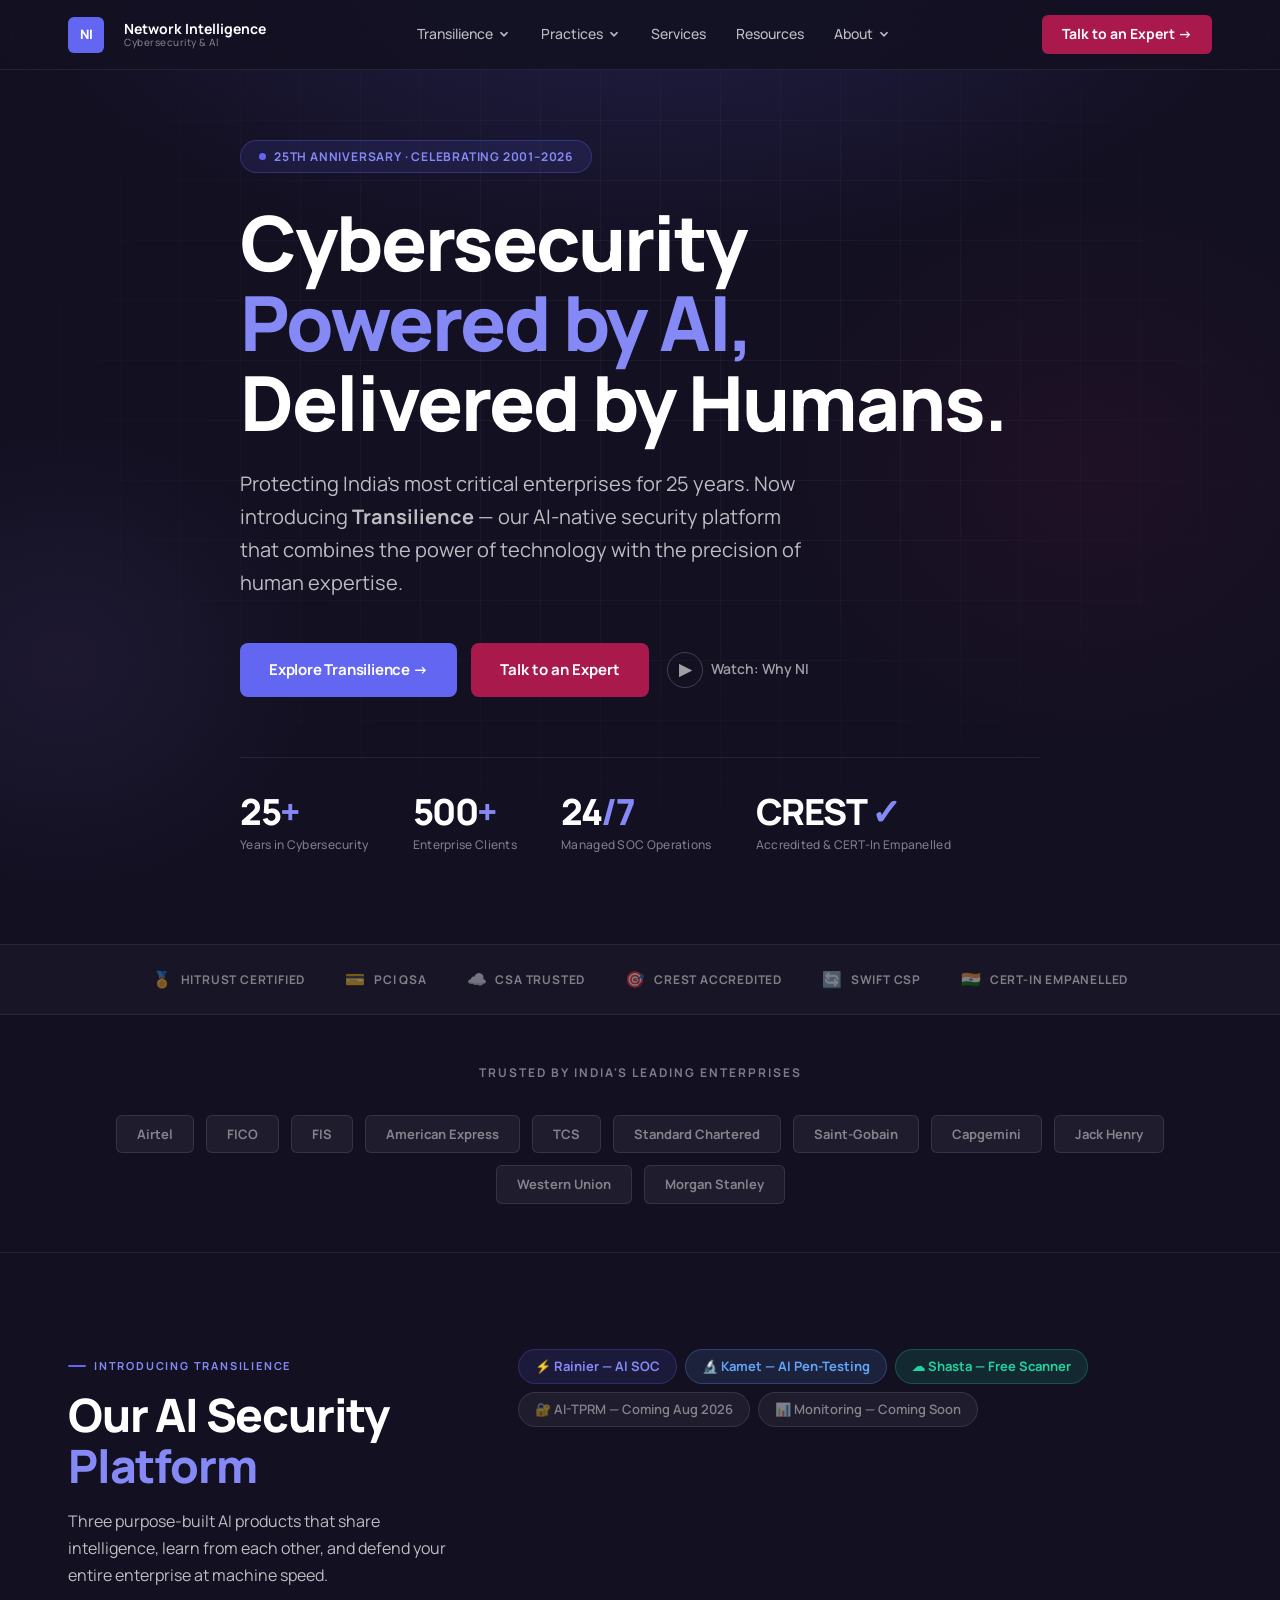
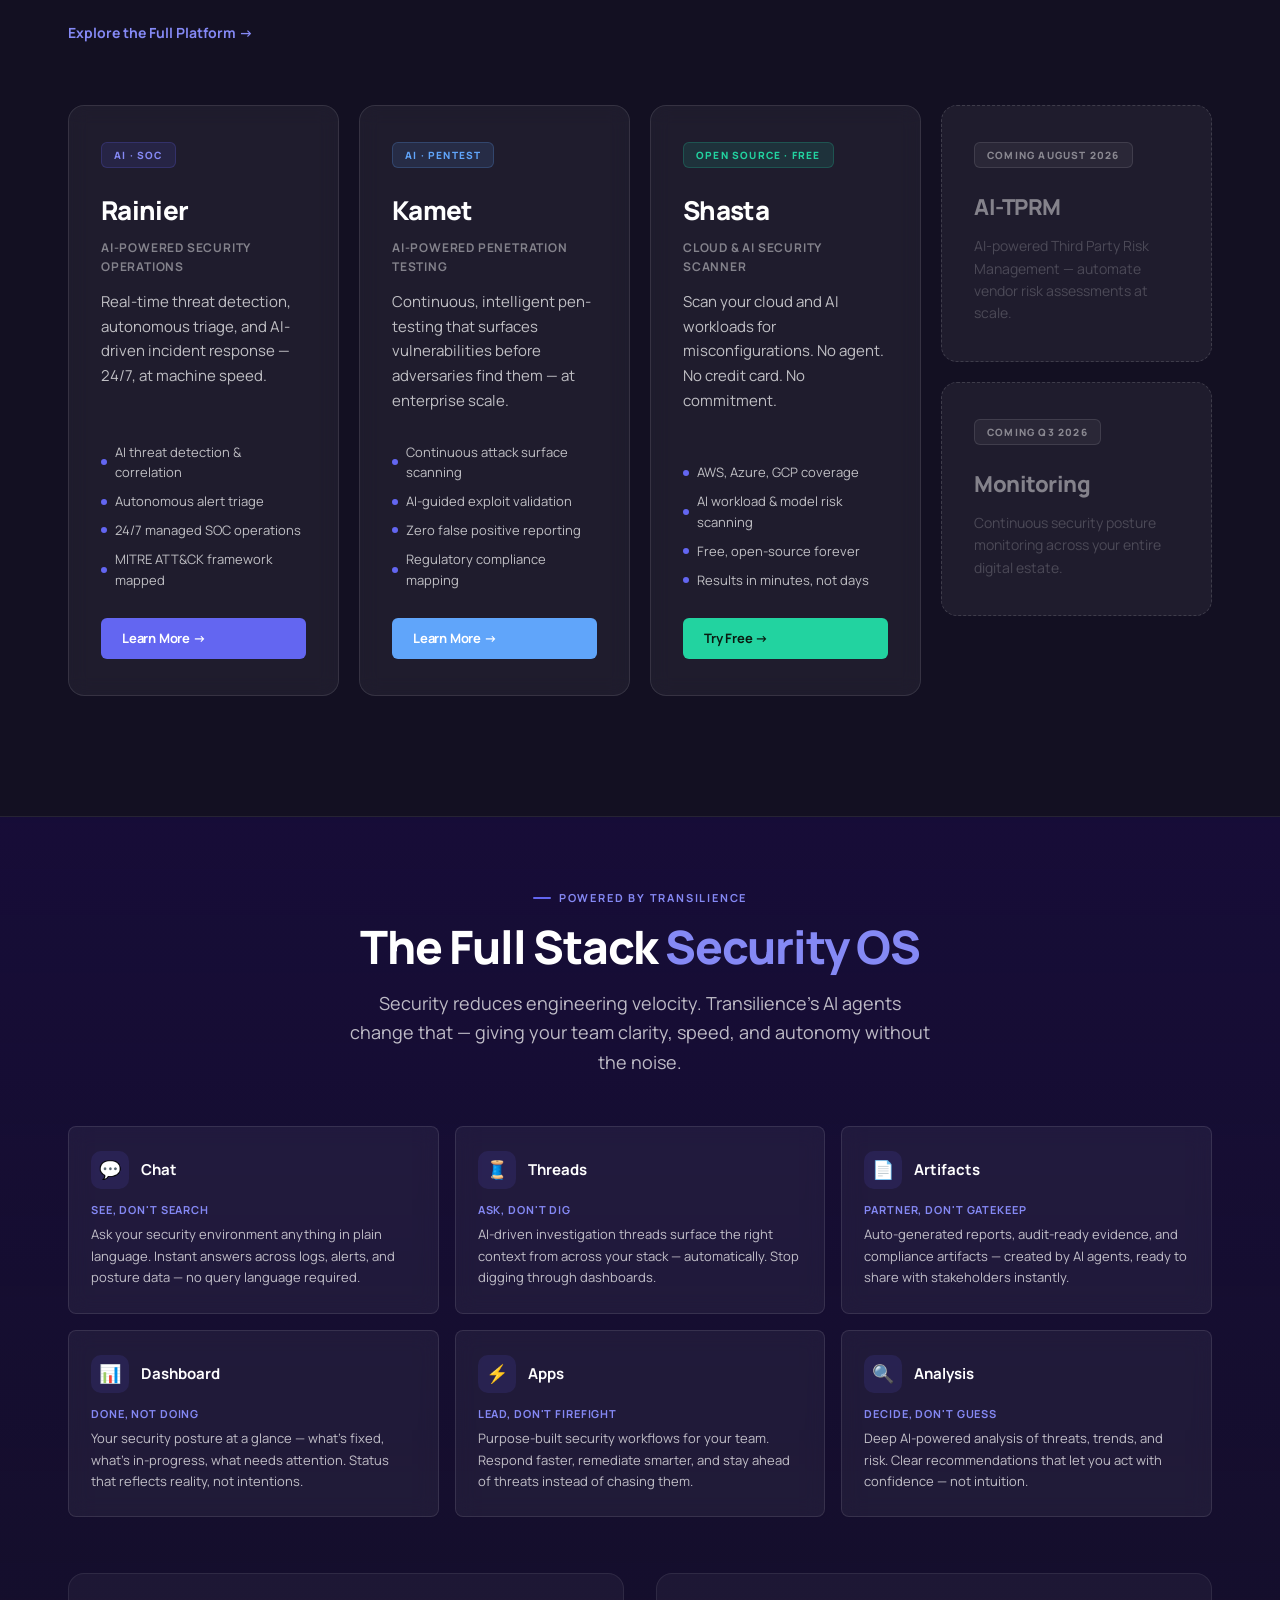
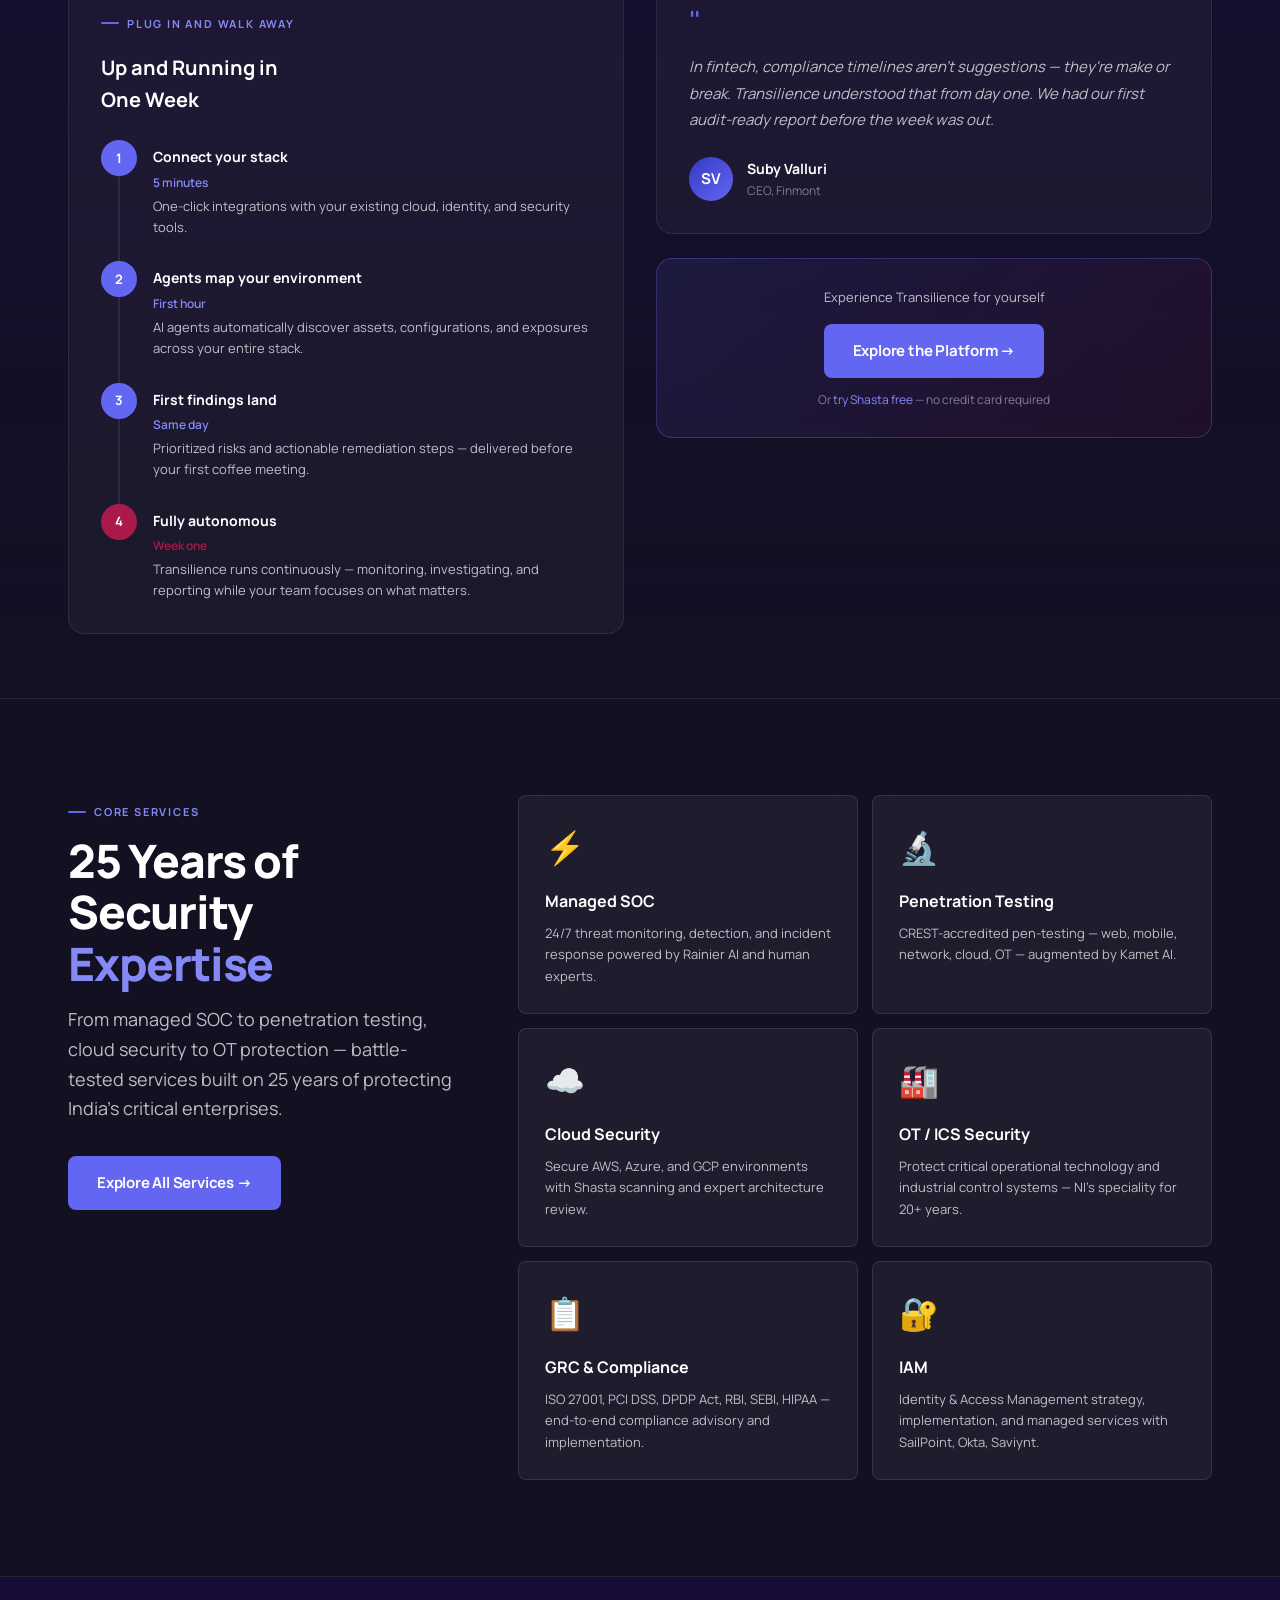
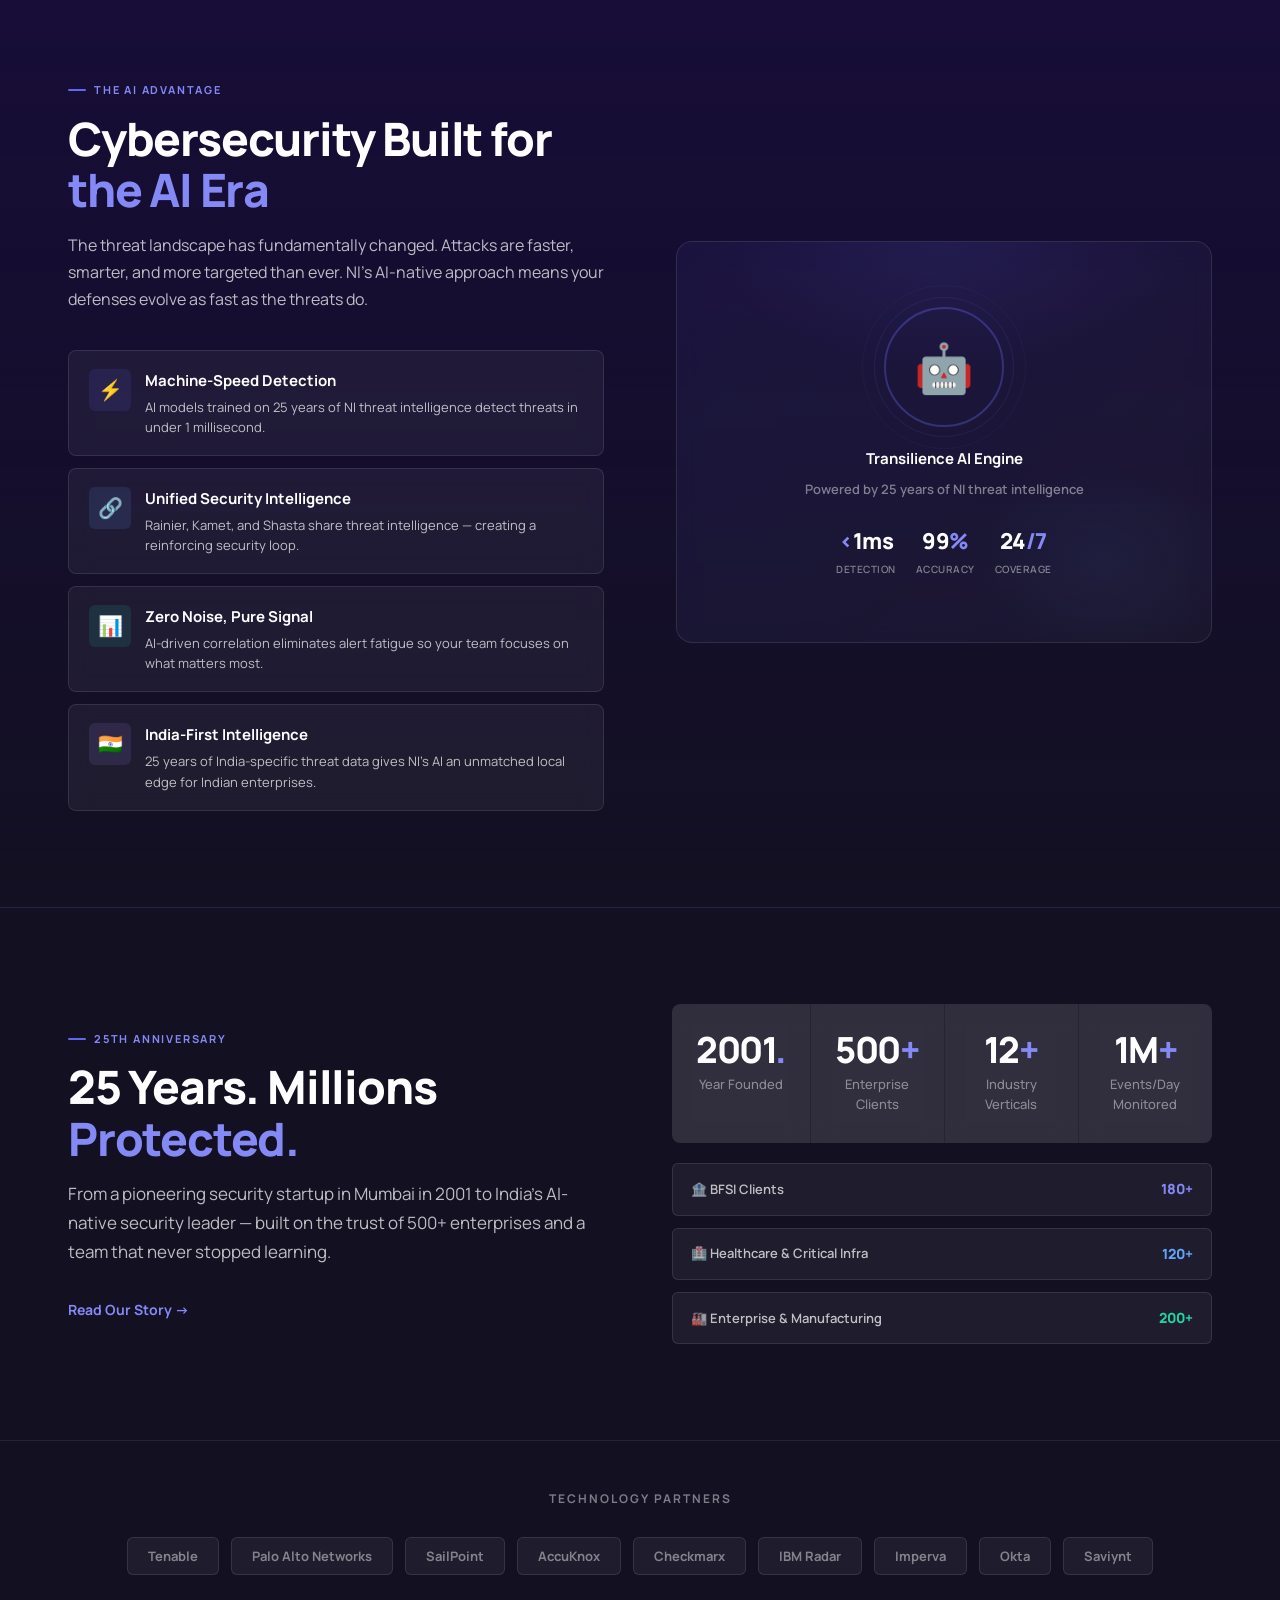
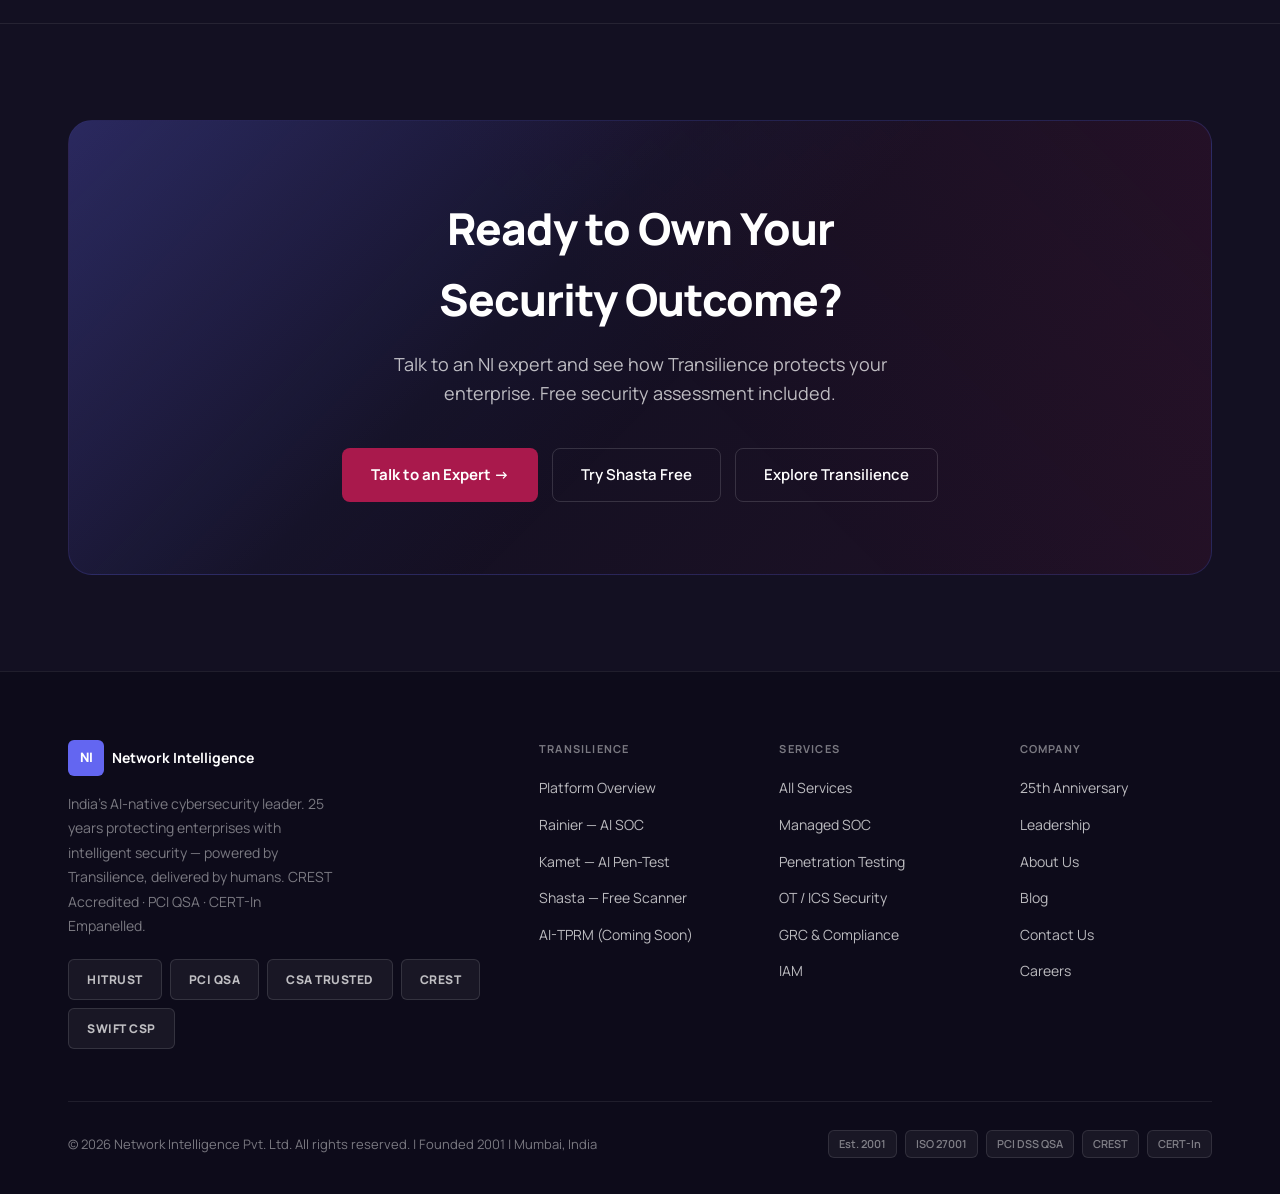
==== index.html @ ddc0ed06 "Initial staging site for NI website revamp Static HTML staging build for networkintelligence.ai 25th" ====
<!DOCTYPE html>
<html lang="en">
<head>
  <meta charset="UTF-8"/>
  <meta name="robots" content="noindex, nofollow, noarchive"/>
  <meta name="viewport" content="width=device-width, initial-scale=1.0"/>
  <title>Network Intelligence — AI-Powered Cybersecurity | India's Trusted Security Partner</title>
  <meta name="description" content="Network Intelligence: 25 years of enterprise cybersecurity excellence, now AI-native. Introducing Transilience — our AI-powered security platform featuring Rainier SOC, Kamet Pen-Testing, and Shasta Cloud Scanner. CREST, PCI QSA, CERT-In certified."/>
  <meta property="og:title" content="Network Intelligence — Cybersecurity Powered by AI, Delivered by Humans"/>
  <meta property="og:description" content="25 years protecting India's enterprises. Now AI-native with Transilience."/>
  <meta property="og:type" content="website"/>
  <meta property="og:url" content="https://www.networkintelligence.ai/"/>
  <link rel="canonical" href="https://www.networkintelligence.ai/"/>
  <link rel="stylesheet" href="assets/css/main.css"/>
  <script type="application/ld+json">
  {
    "@context": "https://schema.org",
    "@type": "Organization",
    "name": "Network Intelligence Pvt. Ltd.",
    "url": "https://www.networkintelligence.ai",
    "logo": "https://www.networkintelligence.ai/wp-content/uploads/2024/04/final-logo.png",
    "description": "India's leading AI-native cybersecurity company with 25 years of enterprise security expertise. CREST Accredited, PCI QSA, CERT-In Empanelled.",
    "foundingDate": "2001",
    "areaServed": "IN",
    "hasCredential": ["CREST Accredited", "PCI QSA", "HITRUST", "CSA Trusted", "SWIFT CSP", "ISO 27001", "CERT-In Empanelled"],
    "sameAs": [
      "https://www.linkedin.com/company/network-intelligence"
    ]
  }
  </script>
</head>
<body>

<!-- ═══ NAVIGATION ═══════════════════════════════════════════ -->
<nav class="nav" id="mainNav">
  <div class="nav-inner">
    <a href="/" class="nav-logo">
      <img
        src="https://www.networkintelligence.ai/wp-content/uploads/2024/04/final-logo.png"
        alt="Network Intelligence"
        style="height:38px; width:auto; display:block;"
        onerror="this.style.display='none'; document.getElementById('navLogoFallback').style.display='flex';">
      <div id="navLogoFallback" style="display:none; align-items:center; gap:10px;">
        <div class="ni-mark">NI</div>
        <div class="logo-name">Network Intelligence<span class="sub">Cybersecurity &amp; AI</span></div>
      </div>
    </a>

    <div class="nav-links">
      <div class="nav-dropdown">
        <div class="dropdown-toggle">
          Transilience
          <svg viewBox="0 0 16 16" fill="none" stroke="currentColor" stroke-width="2"><path d="M4 6l4 4 4-4"/></svg>
        </div>
        <div class="dropdown-menu">
          <a href="/transilience/"><div class="dm-icon ci-orange">🛡</div><div><strong>Transilience</strong><br/><small>Platform overview</small></div></a>
          <a href="/transilience/rainier/"><div class="dm-icon ci-orange">⚡</div><div><strong>Rainier</strong><br/><small>AI-Powered SOC</small></div></a>
          <a href="/transilience/kamet/"><div class="dm-icon ci-blue">🔬</div><div><strong>Kamet</strong><br/><small>AI Pen-Testing</small></div></a>
          <a href="/transilience/shasta/"><div class="dm-icon ci-green">☁</div><div><strong>Shasta</strong><br/><small>Cloud &amp; AI Scanner</small></div></a>
        </div>
      </div>
      <div class="nav-dropdown">
        <div class="dropdown-toggle">
          Practices
          <svg viewBox="0 0 16 16" fill="none" stroke="currentColor" stroke-width="2"><path d="M4 6l4 4 4-4"/></svg>
        </div>
        <div class="dropdown-menu">
          <a href="https://www.networkintelligence.ai/"><div class="dm-icon ci-orange">📋</div><div><strong>GRC</strong><br/><small>Governance, Risk &amp; Compliance</small></div></a>
          <a href="https://www.networkintelligence.ai/"><div class="dm-icon ci-blue">🔐</div><div><strong>IAM</strong><br/><small>Identity &amp; Access Mgmt</small></div></a>
          <a href="https://www.networkintelligence.ai/"><div class="dm-icon ci-orange">🧠</div><div><strong>Threat Management</strong></div></a>
          <a href="https://www.networkintelligence.ai/"><div class="dm-icon ci-purple">🏭</div><div><strong>IoT / OT Security</strong></div></a>
          <a href="https://www.networkintelligence.ai/"><div class="dm-icon ci-green">🤖</div><div><strong>Responsible AI</strong></div></a>
        </div>
      </div>
      <a href="https://www.networkintelligence.ai/services/" class="nav-links-a">Services</a>
      <a href="https://www.networkintelligence.ai/resources/" class="nav-links-a">Resources</a>
      <div class="nav-dropdown">
        <div class="dropdown-toggle">
          About
          <svg viewBox="0 0 16 16" fill="none" stroke="currentColor" stroke-width="2"><path d="M4 6l4 4 4-4"/></svg>
        </div>
        <div class="dropdown-menu">
          <a href="/about/25-years/"><div class="dm-icon ci-orange">🎉</div><div><strong>25th Anniversary</strong><br/><small>Our story</small></div></a>
          <a href="/about/leadership/"><div class="dm-icon ci-purple">👥</div><div><strong>Leadership</strong><br/><small>Our team</small></div></a>
          <a href="https://www.networkintelligence.ai/about-us/"><div class="dm-icon ci-blue">🏢</div><div><strong>About Us</strong></div></a>
        </div>
      </div>
    </div>

    <div class="nav-right">
      <a href="https://www.networkintelligence.ai/contact/" class="nav-cta nav-cta-cta">Talk to an Expert →</a>
      <div class="nav-toggle" id="navToggle" onclick="toggleMobileMenu()">
        <span></span><span></span><span></span>
      </div>
    </div>
  </div>
</nav>

<div class="mobile-menu" id="mobileMenu">
  <a href="/transilience/">Transilience Platform</a>
  <a href="/transilience/rainier/">Rainier — AI SOC</a>
  <a href="/transilience/kamet/">Kamet — AI Pen-Testing</a>
  <a href="/transilience/shasta/">Shasta — Cloud Scanner</a>
  <a href="https://www.networkintelligence.ai/services/">Services</a>
  <a href="/about/25-years/">25th Anniversary</a>
  <a href="/about/leadership/">Leadership</a>
  <a href="https://www.networkintelligence.ai/contact/" class="btn-cta" style="display:block;text-align:center;margin-top:20px;">Talk to an Expert →</a>
</div>

<!-- ═══ HERO ══════════════════════════════════════════════════ -->
<section class="hero">
  <div class="hero-bg"></div>
  <div class="hero-grid"></div>
  <div class="container">
    <div class="hero-content">
      <div class="hero-badge">
        <span class="dot"></span>
        25th Anniversary · Celebrating 2001–2026
      </div>

      <h1>
        Cybersecurity <span class="accent">Powered by AI,</span>
        <span class="line-break">Delivered by Humans.</span>
      </h1>

      <p class="hero-sub">
        Protecting India's most critical enterprises for 25 years.
        Now introducing <strong>Transilience</strong> — our AI-native security platform
        that combines the power of technology with the precision of human expertise.
      </p>

      <div class="hero-actions">
        <a href="/transilience/" class="btn-primary">Explore Transilience →</a>
        <a href="https://www.networkintelligence.ai/contact/" class="btn-cta">Talk to an Expert</a>
        <a href="#" style="display:inline-flex; align-items:center; gap:8px; font-size:14px; font-weight:600; color:rgba(255,255,255,0.6); margin-left:4px;">
          <span style="width:36px; height:36px; border:1px solid rgba(255,255,255,0.2); border-radius:50%; display:flex; align-items:center; justify-content:center; font-size:16px;">▶</span>
          Watch: Why NI
        </a>
      </div>

      <div class="hero-stats">
        <div>
          <div class="stat-num">25<span class="accent">+</span></div>
          <div class="stat-label">Years in Cybersecurity</div>
        </div>
        <div>
          <div class="stat-num">500<span class="accent">+</span></div>
          <div class="stat-label">Enterprise Clients</div>
        </div>
        <div>
          <div class="stat-num">24<span class="accent">/7</span></div>
          <div class="stat-label">Managed SOC Operations</div>
        </div>
        <div>
          <div class="stat-num">CREST<span class="accent"> ✓</span></div>
          <div class="stat-label">Accredited &amp; CERT-In Empanelled</div>
        </div>
      </div>
    </div>
  </div>
</section>

<!-- ═══ TRUST BAR — CERTIFICATIONS ════════════════════════════ -->
<div class="trust-bar">
  <div class="container">
    <div class="trust-inner">
      <div class="trust-item"><span class="t-icon">🏅</span> HITRUST Certified</div>
      <div class="trust-item"><span class="t-icon">💳</span> PCI QSA</div>
      <div class="trust-item"><span class="t-icon">☁️</span> CSA Trusted</div>
      <div class="trust-item"><span class="t-icon">🎯</span> CREST Accredited</div>
      <div class="trust-item"><span class="t-icon">🔄</span> SWIFT CSP</div>
      <div class="trust-item"><span class="t-icon">🇮🇳</span> CERT-In Empanelled</div>
    </div>
  </div>
</div>

<!-- ═══ TRUSTED BY CLIENTS ═════════════════════════════════════ -->
<section class="section-sm" style="padding:48px 0; border-bottom:1px solid var(--border);">
  <div class="container">
    <div style="text-align:center; margin-bottom:32px;">
      <p style="font-size:12px; font-weight:700; text-transform:uppercase; letter-spacing:2px; color:var(--text-muted);">Trusted by India's Leading Enterprises</p>
    </div>
    <div class="partner-grid fade-up">
      <div class="partner-chip">Airtel</div>
      <div class="partner-chip">FICO</div>
      <div class="partner-chip">FIS</div>
      <div class="partner-chip">American Express</div>
      <div class="partner-chip">TCS</div>
      <div class="partner-chip">Standard Chartered</div>
      <div class="partner-chip">Saint-Gobain</div>
      <div class="partner-chip">Capgemini</div>
      <div class="partner-chip">Jack Henry</div>
      <div class="partner-chip">Western Union</div>
      <div class="partner-chip">Morgan Stanley</div>
    </div>
  </div>
</section>

<!-- ═══ TRANSILIENCE PLATFORM ══════════════════════════════════ -->
<section class="section">
  <div class="container">
    <div style="display:grid; grid-template-columns:1fr 1.8fr; gap:64px; align-items:start; margin-bottom:56px;">
      <div class="fade-up">
        <div class="sec-tag">Introducing Transilience</div>
        <h2 class="sec-title">Our AI Security <span class="accent">Platform</span></h2>
        <p style="font-size:16px; color:var(--text-sec); line-height:1.7; margin-bottom:28px;">
          Three purpose-built AI products that share intelligence, learn from each other,
          and defend your entire enterprise at machine speed.
        </p>
        <a href="/transilience/" class="btn-ghost">Explore the Full Platform →</a>
      </div>
      <div class="fade-up delay-1" style="display:flex; gap:8px; flex-wrap:wrap; align-items:flex-start;">
        <div style="display:flex; gap:8px; align-items:center; background:var(--primary-dim); border:1px solid rgba(99,102,241,0.25); border-radius:100px; padding:6px 16px; font-size:13px; font-weight:700; color:var(--primary-light);">⚡ Rainier — AI SOC</div>
        <div style="display:flex; gap:8px; align-items:center; background:var(--blue-dim); border:1px solid rgba(96,165,250,0.25); border-radius:100px; padding:6px 16px; font-size:13px; font-weight:700; color:var(--blue);">🔬 Kamet — AI Pen-Testing</div>
        <div style="display:flex; gap:8px; align-items:center; background:var(--green-dim); border:1px solid rgba(34,211,160,0.25); border-radius:100px; padding:6px 16px; font-size:13px; font-weight:700; color:var(--green);">☁ Shasta — Free Scanner</div>
        <div style="display:flex; gap:8px; align-items:center; background:var(--glass-bg); border:var(--glass-border); border-radius:100px; padding:6px 16px; font-size:13px; font-weight:600; color:var(--text-muted);">🔐 AI-TPRM — Coming Aug 2026</div>
        <div style="display:flex; gap:8px; align-items:center; background:var(--glass-bg); border:var(--glass-border); border-radius:100px; padding:6px 16px; font-size:13px; font-weight:600; color:var(--text-muted);">📊 Monitoring — Coming Soon</div>
      </div>
    </div>

    <div class="grid-4" style="margin-bottom:24px;">
      <!-- Rainier -->
      <div class="product-card fade-up">
        <div class="pc-top-line orange"></div>
        <div class="pc-badge orange">AI · SOC</div>
        <h3>Rainier</h3>
        <div class="pc-tagline">AI-Powered Security Operations</div>
        <p>Real-time threat detection, autonomous triage, and AI-driven incident response — 24/7, at machine speed.</p>
        <div class="pc-features">
          <div class="pc-feature">AI threat detection &amp; correlation</div>
          <div class="pc-feature">Autonomous alert triage</div>
          <div class="pc-feature">24/7 managed SOC operations</div>
          <div class="pc-feature">MITRE ATT&amp;CK framework mapped</div>
        </div>
        <a href="/transilience/rainier/" class="btn-primary btn-sm">Learn More →</a>
      </div>

      <!-- Kamet -->
      <div class="product-card fade-up delay-1">
        <div class="pc-top-line blue"></div>
        <div class="pc-badge blue">AI · PenTest</div>
        <h3>Kamet</h3>
        <div class="pc-tagline">AI-Powered Penetration Testing</div>
        <p>Continuous, intelligent pen-testing that surfaces vulnerabilities before adversaries find them — at enterprise scale.</p>
        <div class="pc-features">
          <div class="pc-feature">Continuous attack surface scanning</div>
          <div class="pc-feature">AI-guided exploit validation</div>
          <div class="pc-feature">Zero false positive reporting</div>
          <div class="pc-feature">Regulatory compliance mapping</div>
        </div>
        <a href="/transilience/kamet/" class="btn-primary btn-sm" style="background:var(--blue);">Learn More →</a>
      </div>

      <!-- Shasta -->
      <div class="product-card fade-up delay-2">
        <div class="pc-top-line green"></div>
        <div class="pc-badge green">Open Source · Free</div>
        <h3>Shasta</h3>
        <div class="pc-tagline">Cloud &amp; AI Security Scanner</div>
        <p>Scan your cloud and AI workloads for misconfigurations. No agent. No credit card. No commitment.</p>
        <div class="pc-features">
          <div class="pc-feature">AWS, Azure, GCP coverage</div>
          <div class="pc-feature">AI workload &amp; model risk scanning</div>
          <div class="pc-feature">Free, open-source forever</div>
          <div class="pc-feature">Results in minutes, not days</div>
        </div>
        <a href="/transilience/shasta/" class="btn-primary btn-sm" style="background:var(--green); color:#0a1a10;">Try Free →</a>
      </div>

      <!-- Coming soon -->
      <div style="display:flex; flex-direction:column; gap:20px;">
        <div class="coming-soon-card fade-up delay-3">
          <div class="cs-badge">Coming August 2026</div>
          <h3>AI-TPRM</h3>
          <p>AI-powered Third Party Risk Management — automate vendor risk assessments at scale.</p>
        </div>
        <div class="coming-soon-card fade-up delay-3">
          <div class="cs-badge">Coming Q3 2026</div>
          <h3>Monitoring</h3>
          <p>Continuous security posture monitoring across your entire digital estate.</p>
        </div>
      </div>
    </div>
  </div>
</section>

<!-- ═══ TRANSILIENCE SECURITY OS ══════════════════════════════ -->
<section class="section-sm section-deep">
  <div class="container">
    <div style="text-align:center; max-width:600px; margin:0 auto 48px;" class="fade-up">
      <div class="sec-tag" style="justify-content:center;">Powered by Transilience</div>
      <h2 class="sec-title">The Full Stack <span class="accent">Security OS</span></h2>
      <p class="sec-sub" style="margin:0 auto;">Security reduces engineering velocity. Transilience's AI agents change that — giving your team clarity, speed, and autonomy without the noise.</p>
    </div>

    <!-- 6 Workflow Modules -->
    <div class="grid-3 fade-up" style="gap:16px; margin-bottom:56px;">
      <div class="card" style="padding:24px 22px;">
        <div style="display:flex; align-items:center; gap:12px; margin-bottom:12px;">
          <div style="width:38px; height:38px; border-radius:10px; background:var(--primary-dim); display:flex; align-items:center; justify-content:center; font-size:18px; flex-shrink:0;">💬</div>
          <h4 style="font-size:15px; font-weight:700; color:var(--text); margin:0;">Chat</h4>
        </div>
        <div style="font-size:11px; font-weight:700; letter-spacing:0.08em; color:var(--primary-light); text-transform:uppercase; margin-bottom:6px;">See, Don't Search</div>
        <p style="font-size:13px; color:var(--text-sec); margin:0;">Ask your security environment anything in plain language. Instant answers across logs, alerts, and posture data — no query language required.</p>
      </div>
      <div class="card" style="padding:24px 22px;">
        <div style="display:flex; align-items:center; gap:12px; margin-bottom:12px;">
          <div style="width:38px; height:38px; border-radius:10px; background:var(--primary-dim); display:flex; align-items:center; justify-content:center; font-size:18px; flex-shrink:0;">🧵</div>
          <h4 style="font-size:15px; font-weight:700; color:var(--text); margin:0;">Threads</h4>
        </div>
        <div style="font-size:11px; font-weight:700; letter-spacing:0.08em; color:var(--primary-light); text-transform:uppercase; margin-bottom:6px;">Ask, Don't Dig</div>
        <p style="font-size:13px; color:var(--text-sec); margin:0;">AI-driven investigation threads surface the right context from across your stack — automatically. Stop digging through dashboards.</p>
      </div>
      <div class="card" style="padding:24px 22px;">
        <div style="display:flex; align-items:center; gap:12px; margin-bottom:12px;">
          <div style="width:38px; height:38px; border-radius:10px; background:var(--primary-dim); display:flex; align-items:center; justify-content:center; font-size:18px; flex-shrink:0;">📄</div>
          <h4 style="font-size:15px; font-weight:700; color:var(--text); margin:0;">Artifacts</h4>
        </div>
        <div style="font-size:11px; font-weight:700; letter-spacing:0.08em; color:var(--primary-light); text-transform:uppercase; margin-bottom:6px;">Partner, Don't Gatekeep</div>
        <p style="font-size:13px; color:var(--text-sec); margin:0;">Auto-generated reports, audit-ready evidence, and compliance artifacts — created by AI agents, ready to share with stakeholders instantly.</p>
      </div>
      <div class="card" style="padding:24px 22px;">
        <div style="display:flex; align-items:center; gap:12px; margin-bottom:12px;">
          <div style="width:38px; height:38px; border-radius:10px; background:var(--primary-dim); display:flex; align-items:center; justify-content:center; font-size:18px; flex-shrink:0;">📊</div>
          <h4 style="font-size:15px; font-weight:700; color:var(--text); margin:0;">Dashboard</h4>
        </div>
        <div style="font-size:11px; font-weight:700; letter-spacing:0.08em; color:var(--primary-light); text-transform:uppercase; margin-bottom:6px;">Done, Not Doing</div>
        <p style="font-size:13px; color:var(--text-sec); margin:0;">Your security posture at a glance — what's fixed, what's in-progress, what needs attention. Status that reflects reality, not intentions.</p>
      </div>
      <div class="card" style="padding:24px 22px;">
        <div style="display:flex; align-items:center; gap:12px; margin-bottom:12px;">
          <div style="width:38px; height:38px; border-radius:10px; background:var(--primary-dim); display:flex; align-items:center; justify-content:center; font-size:18px; flex-shrink:0;">⚡</div>
          <h4 style="font-size:15px; font-weight:700; color:var(--text); margin:0;">Apps</h4>
        </div>
        <div style="font-size:11px; font-weight:700; letter-spacing:0.08em; color:var(--primary-light); text-transform:uppercase; margin-bottom:6px;">Lead, Don't Firefight</div>
        <p style="font-size:13px; color:var(--text-sec); margin:0;">Purpose-built security workflows for your team. Respond faster, remediate smarter, and stay ahead of threats instead of chasing them.</p>
      </div>
      <div class="card" style="padding:24px 22px;">
        <div style="display:flex; align-items:center; gap:12px; margin-bottom:12px;">
          <div style="width:38px; height:38px; border-radius:10px; background:var(--primary-dim); display:flex; align-items:center; justify-content:center; font-size:18px; flex-shrink:0;">🔍</div>
          <h4 style="font-size:15px; font-weight:700; color:var(--text); margin:0;">Analysis</h4>
        </div>
        <div style="font-size:11px; font-weight:700; letter-spacing:0.08em; color:var(--primary-light); text-transform:uppercase; margin-bottom:6px;">Decide, Don't Guess</div>
        <p style="font-size:13px; color:var(--text-sec); margin:0;">Deep AI-powered analysis of threats, trends, and risk. Clear recommendations that let you act with confidence — not intuition.</p>
      </div>
    </div>

    <!-- Onboarding Timeline + Testimonial -->
    <div style="display:grid; grid-template-columns:1fr 1fr; gap:32px; align-items:start;" class="fade-up">
      <!-- 4-step onboarding -->
      <div style="background:var(--surface); border:1px solid var(--border); border-radius:var(--r-lg); padding:32px;">
        <div class="sec-tag" style="margin-bottom:20px;">Plug In and Walk Away</div>
        <h3 style="font-size:20px; font-weight:700; margin-bottom:24px; color:var(--text);">Up and Running in<br/><span class="accent">One Week</span></h3>
        <div style="display:flex; flex-direction:column; gap:0;">
          <div style="display:flex; gap:16px; padding-bottom:24px; position:relative;">
            <div style="position:relative; z-index:1;">
              <div style="width:36px; height:36px; border-radius:50%; background:var(--primary); display:flex; align-items:center; justify-content:center; font-size:13px; font-weight:700; color:#fff; flex-shrink:0;">1</div>
              <div style="position:absolute; top:36px; left:50%; transform:translateX(-50%); width:2px; height:calc(100% + 8px); background:var(--border);"></div>
            </div>
            <div style="padding-top:6px;">
              <div style="font-weight:700; color:var(--text); font-size:14px; margin-bottom:4px;">Connect your stack</div>
              <div style="font-size:12px; color:var(--primary-light); font-weight:600; margin-bottom:4px;">5 minutes</div>
              <p style="font-size:13px; color:var(--text-sec); margin:0;">One-click integrations with your existing cloud, identity, and security tools.</p>
            </div>
          </div>
          <div style="display:flex; gap:16px; padding-bottom:24px; position:relative;">
            <div style="position:relative; z-index:1;">
              <div style="width:36px; height:36px; border-radius:50%; background:var(--primary); display:flex; align-items:center; justify-content:center; font-size:13px; font-weight:700; color:#fff; flex-shrink:0;">2</div>
              <div style="position:absolute; top:36px; left:50%; transform:translateX(-50%); width:2px; height:calc(100% + 8px); background:var(--border);"></div>
            </div>
            <div style="padding-top:6px;">
              <div style="font-weight:700; color:var(--text); font-size:14px; margin-bottom:4px;">Agents map your environment</div>
              <div style="font-size:12px; color:var(--primary-light); font-weight:600; margin-bottom:4px;">First hour</div>
              <p style="font-size:13px; color:var(--text-sec); margin:0;">AI agents automatically discover assets, configurations, and exposures across your entire stack.</p>
            </div>
          </div>
          <div style="display:flex; gap:16px; padding-bottom:24px; position:relative;">
            <div style="position:relative; z-index:1;">
              <div style="width:36px; height:36px; border-radius:50%; background:var(--primary); display:flex; align-items:center; justify-content:center; font-size:13px; font-weight:700; color:#fff; flex-shrink:0;">3</div>
              <div style="position:absolute; top:36px; left:50%; transform:translateX(-50%); width:2px; height:calc(100% + 8px); background:var(--border);"></div>
            </div>
            <div style="padding-top:6px;">
              <div style="font-weight:700; color:var(--text); font-size:14px; margin-bottom:4px;">First findings land</div>
              <div style="font-size:12px; color:var(--primary-light); font-weight:600; margin-bottom:4px;">Same day</div>
              <p style="font-size:13px; color:var(--text-sec); margin:0;">Prioritized risks and actionable remediation steps — delivered before your first coffee meeting.</p>
            </div>
          </div>
          <div style="display:flex; gap:16px;">
            <div style="position:relative; z-index:1;">
              <div style="width:36px; height:36px; border-radius:50%; background:var(--cta); display:flex; align-items:center; justify-content:center; font-size:13px; font-weight:700; color:#fff; flex-shrink:0;">4</div>
            </div>
            <div style="padding-top:6px;">
              <div style="font-weight:700; color:var(--text); font-size:14px; margin-bottom:4px;">Fully autonomous</div>
              <div style="font-size:12px; color:var(--cta); font-weight:600; margin-bottom:4px;">Week one</div>
              <p style="font-size:13px; color:var(--text-sec); margin:0;">Transilience runs continuously — monitoring, investigating, and reporting while your team focuses on what matters.</p>
            </div>
          </div>
        </div>
      </div>

      <!-- Testimonial -->
      <div style="display:flex; flex-direction:column; gap:24px;">
        <div style="background:var(--surface); border:1px solid var(--border); border-radius:var(--r-lg); padding:32px;">
          <div style="font-size:32px; color:var(--primary); margin-bottom:16px; line-height:1;">"</div>
          <blockquote style="font-size:15px; line-height:1.75; color:var(--text-sec); margin:0 0 24px; font-style:italic;">
            In fintech, compliance timelines aren't suggestions — they're make or break. Transilience understood that from day one. We had our first audit-ready report before the week was out.
          </blockquote>
          <div style="display:flex; align-items:center; gap:14px;">
            <div style="width:44px; height:44px; border-radius:50%; background:linear-gradient(135deg, var(--primary-dark), var(--primary)); display:flex; align-items:center; justify-content:center; font-weight:700; font-size:15px; color:#fff; flex-shrink:0;">SV</div>
            <div>
              <div style="font-weight:700; color:var(--text); font-size:14px;">Suby Valluri</div>
              <div style="font-size:12px; color:var(--text-muted);">CEO, Finmont</div>
            </div>
          </div>
        </div>
        <div style="background:linear-gradient(135deg, var(--primary-dim), rgba(169,25,76,0.08)); border:1px solid var(--primary-glow); border-radius:var(--r-lg); padding:28px; text-align:center;">
          <div style="font-size:13px; color:var(--text-sec); margin-bottom:16px;">Experience Transilience for yourself</div>
          <a href="/transilience/" class="btn-primary" style="margin-bottom:12px; display:inline-block;">Explore the Platform →</a>
          <div style="font-size:12px; color:var(--text-muted);">Or <a href="/transilience/shasta/" style="color:var(--primary-light);">try Shasta free</a> — no credit card required</div>
        </div>
      </div>
    </div>
  </div>
</section>

<!-- ═══ SERVICES ════════════════════════════════════════════════ -->
<section class="section">
  <div class="container">
    <div style="display:grid; grid-template-columns:1fr 1.8fr; gap:64px; align-items:start;">
      <div class="fade-up">
        <div class="sec-tag">Core Services</div>
        <h2 class="sec-title">25 Years of Security <span class="accent">Expertise</span></h2>
        <p class="sec-sub" style="margin-bottom:32px;">
          From managed SOC to penetration testing, cloud security to OT protection —
          battle-tested services built on 25 years of protecting India's critical enterprises.
        </p>
        <a href="https://www.networkintelligence.ai/services/" class="btn-primary">Explore All Services →</a>
      </div>

      <div class="grid-2 fade-up delay-1" style="gap:14px;">
        <div class="svc-card">
          <div class="svc-icon">⚡</div>
          <h4>Managed SOC</h4>
          <p>24/7 threat monitoring, detection, and incident response powered by Rainier AI and human experts.</p>
        </div>
        <div class="svc-card">
          <div class="svc-icon">🔬</div>
          <h4>Penetration Testing</h4>
          <p>CREST-accredited pen-testing — web, mobile, network, cloud, OT — augmented by Kamet AI.</p>
        </div>
        <div class="svc-card">
          <div class="svc-icon">☁️</div>
          <h4>Cloud Security</h4>
          <p>Secure AWS, Azure, and GCP environments with Shasta scanning and expert architecture review.</p>
        </div>
        <div class="svc-card">
          <div class="svc-icon">🏭</div>
          <h4>OT / ICS Security</h4>
          <p>Protect critical operational technology and industrial control systems — NI's speciality for 20+ years.</p>
        </div>
        <div class="svc-card">
          <div class="svc-icon">📋</div>
          <h4>GRC &amp; Compliance</h4>
          <p>ISO 27001, PCI DSS, DPDP Act, RBI, SEBI, HIPAA — end-to-end compliance advisory and implementation.</p>
        </div>
        <div class="svc-card">
          <div class="svc-icon">🔐</div>
          <h4>IAM</h4>
          <p>Identity &amp; Access Management strategy, implementation, and managed services with SailPoint, Okta, Saviynt.</p>
        </div>
      </div>
    </div>
  </div>
</section>

<!-- ═══ AI ADVANTAGE ════════════════════════════════════════════ -->
<section class="section section-deep">
  <div class="container">
    <div class="feature-split fade-up">
      <div>
        <div class="sec-tag">The AI Advantage</div>
        <h2 class="sec-title">Cybersecurity Built for <span class="accent">the AI Era</span></h2>
        <p style="font-size:16px; color:var(--text-sec); line-height:1.7; margin-bottom:36px;">
          The threat landscape has fundamentally changed. Attacks are faster, smarter,
          and more targeted than ever. NI's AI-native approach means your defenses
          evolve as fast as the threats do.
        </p>
        <div class="feature-list">
          <div class="feat-item">
            <div class="feat-icon ci-orange">⚡</div>
            <div>
              <h4>Machine-Speed Detection</h4>
              <p>AI models trained on 25 years of NI threat intelligence detect threats in under 1 millisecond.</p>
            </div>
          </div>
          <div class="feat-item">
            <div class="feat-icon ci-blue">🔗</div>
            <div>
              <h4>Unified Security Intelligence</h4>
              <p>Rainier, Kamet, and Shasta share threat intelligence — creating a reinforcing security loop.</p>
            </div>
          </div>
          <div class="feat-item">
            <div class="feat-icon ci-green">📊</div>
            <div>
              <h4>Zero Noise, Pure Signal</h4>
              <p>AI-driven correlation eliminates alert fatigue so your team focuses on what matters most.</p>
            </div>
          </div>
          <div class="feat-item">
            <div class="feat-icon ci-purple">🇮🇳</div>
            <div>
              <h4>India-First Intelligence</h4>
              <p>25 years of India-specific threat data gives NI's AI an unmatched local edge for Indian enterprises.</p>
            </div>
          </div>
        </div>
      </div>

      <div class="visual-box fade-up delay-2" style="background:linear-gradient(135deg, rgba(99,102,241,0.08), rgba(255,255,255,0.03));">
        <div class="vb-center" style="width:100%;">
          <div class="vb-ring">
            <div class="vb-ring-inner">🤖</div>
          </div>
          <div style="font-size:15px; font-weight:700; color:var(--text); margin-bottom:8px;">Transilience AI Engine</div>
          <div class="vb-label">Powered by 25 years of NI threat intelligence</div>
          <div class="vb-metrics">
            <div class="vb-metric">
              <div class="vbm-num"><span class="accent">&lt;</span>1ms</div>
              <div class="vbm-label">Detection</div>
            </div>
            <div class="vb-metric">
              <div class="vbm-num">99<span class="accent">%</span></div>
              <div class="vbm-label">Accuracy</div>
            </div>
            <div class="vb-metric">
              <div class="vbm-num">24<span class="accent">/7</span></div>
              <div class="vbm-label">Coverage</div>
            </div>
          </div>
        </div>
      </div>
    </div>
  </div>
</section>

<!-- ═══ 25 YEARS TEASER ════════════════════════════════════════ -->
<section class="section">
  <div class="container">
    <div style="display:grid; grid-template-columns:1fr 1fr; gap:64px; align-items:center;">
      <div class="fade-up">
        <div class="sec-tag">25th Anniversary</div>
        <h2 class="sec-title">25 Years. Millions <span class="accent">Protected.</span></h2>
        <p style="font-size:17px; color:var(--text-sec); line-height:1.7; margin-bottom:28px;">
          From a pioneering security startup in Mumbai in 2001 to India's AI-native
          security leader — built on the trust of 500+ enterprises and a team that
          never stopped learning.
        </p>
        <a href="/about/25-years/" class="btn-ghost">Read Our Story →</a>
      </div>

      <div class="fade-up delay-1">
        <div class="metrics-row">
          <div class="metric-cell">
            <div class="mc-num">2001<span class="accent">.</span></div>
            <div class="mc-label">Year Founded</div>
          </div>
          <div class="metric-cell">
            <div class="mc-num">500<span class="accent">+</span></div>
            <div class="mc-label">Enterprise Clients</div>
          </div>
          <div class="metric-cell">
            <div class="mc-num">12<span class="accent">+</span></div>
            <div class="mc-label">Industry Verticals</div>
          </div>
          <div class="metric-cell">
            <div class="mc-num">1M<span class="accent">+</span></div>
            <div class="mc-label">Events/Day Monitored</div>
          </div>
        </div>
        <div style="margin-top:20px; display:flex; flex-direction:column; gap:12px;">
          <div style="display:flex; justify-content:space-between; align-items:center; padding:14px 18px; background:var(--glass-bg); border:var(--glass-border); border-radius:var(--r-sm);">
            <div style="font-size:13px; font-weight:600; color:var(--text-sec);">🏦 BFSI Clients</div>
            <div style="font-size:14px; font-weight:800; color:var(--primary-light);">180+</div>
          </div>
          <div style="display:flex; justify-content:space-between; align-items:center; padding:14px 18px; background:var(--glass-bg); border:var(--glass-border); border-radius:var(--r-sm);">
            <div style="font-size:13px; font-weight:600; color:var(--text-sec);">🏥 Healthcare &amp; Critical Infra</div>
            <div style="font-size:14px; font-weight:800; color:var(--blue);">120+</div>
          </div>
          <div style="display:flex; justify-content:space-between; align-items:center; padding:14px 18px; background:var(--glass-bg); border:var(--glass-border); border-radius:var(--r-sm);">
            <div style="font-size:13px; font-weight:600; color:var(--text-sec);">🏭 Enterprise &amp; Manufacturing</div>
            <div style="font-size:14px; font-weight:800; color:var(--green);">200+</div>
          </div>
        </div>
      </div>
    </div>
  </div>
</section>

<!-- ═══ TECHNOLOGY PARTNERS ════════════════════════════════════ -->
<section class="section-sm" style="padding:48px 0; border-top:1px solid var(--border); border-bottom:1px solid var(--border);">
  <div class="container">
    <div style="text-align:center; margin-bottom:28px;">
      <p style="font-size:12px; font-weight:700; text-transform:uppercase; letter-spacing:2px; color:var(--text-muted);">Technology Partners</p>
    </div>
    <div class="partner-grid fade-up">
      <div class="partner-chip">Tenable</div>
      <div class="partner-chip">Palo Alto Networks</div>
      <div class="partner-chip">SailPoint</div>
      <div class="partner-chip">AccuKnox</div>
      <div class="partner-chip">Checkmarx</div>
      <div class="partner-chip">IBM Radar</div>
      <div class="partner-chip">Imperva</div>
      <div class="partner-chip">Okta</div>
      <div class="partner-chip">Saviynt</div>
    </div>
  </div>
</section>

<!-- ═══ CTA BANNER ══════════════════════════════════════════════ -->
<section class="section">
  <div class="container">
    <div class="cta-banner fade-up">
      <h2>Ready to Own Your<br/>Security Outcome?</h2>
      <p>Talk to an NI expert and see how Transilience protects your enterprise. Free security assessment included.</p>
      <div class="cta-actions">
        <a href="https://www.networkintelligence.ai/contact/" class="btn-cta">Talk to an Expert →</a>
        <a href="/transilience/shasta/" class="btn-secondary">Try Shasta Free</a>
        <a href="/transilience/" class="btn-secondary">Explore Transilience</a>
      </div>
    </div>
  </div>
</section>

<!-- ═══ FOOTER ══════════════════════════════════════════════════ -->
<footer class="footer">
  <div class="container">
    <div class="footer-grid">
      <div class="footer-brand">
        <div class="footer-logo" style="margin-bottom:16px;">
          <img
            src="https://www.networkintelligence.ai/wp-content/uploads/2024/04/final-logo.png"
            alt="Network Intelligence"
            style="height:32px; width:auto; opacity:0.85;"
            onerror="this.style.display='none'; document.getElementById('footerLogoFallback').style.display='flex';">
          <div id="footerLogoFallback" style="display:none; align-items:center; gap:8px;">
            <div class="ni-mark">NI</div>
            <span style="font-size:14px; font-weight:700; color:var(--text);">Network Intelligence</span>
          </div>
        </div>
        <p>
          India's AI-native cybersecurity leader. 25 years protecting enterprises
          with intelligent security — powered by Transilience, delivered by humans.
          CREST Accredited · PCI QSA · CERT-In Empanelled.
        </p>
        <div style="margin-top:20px; display:flex; flex-wrap:wrap; gap:8px;">
          <span class="cert-badge">HITRUST</span>
          <span class="cert-badge">PCI QSA</span>
          <span class="cert-badge">CSA Trusted</span>
          <span class="cert-badge">CREST</span>
          <span class="cert-badge">SWIFT CSP</span>
        </div>
      </div>

      <div class="footer-col">
        <h5>Transilience</h5>
        <ul>
          <li><a href="/transilience/">Platform Overview</a></li>
          <li><a href="/transilience/rainier/">Rainier — AI SOC</a></li>
          <li><a href="/transilience/kamet/">Kamet — AI Pen-Test</a></li>
          <li><a href="/transilience/shasta/">Shasta — Free Scanner</a></li>
          <li><a href="#">AI-TPRM (Coming Soon)</a></li>
        </ul>
      </div>

      <div class="footer-col">
        <h5>Services</h5>
        <ul>
          <li><a href="https://www.networkintelligence.ai/services/">All Services</a></li>
          <li><a href="#">Managed SOC</a></li>
          <li><a href="#">Penetration Testing</a></li>
          <li><a href="#">OT / ICS Security</a></li>
          <li><a href="#">GRC &amp; Compliance</a></li>
          <li><a href="#">IAM</a></li>
        </ul>
      </div>

      <div class="footer-col">
        <h5>Company</h5>
        <ul>
          <li><a href="/about/25-years/">25th Anniversary</a></li>
          <li><a href="/about/leadership/">Leadership</a></li>
          <li><a href="https://www.networkintelligence.ai/about-us/">About Us</a></li>
          <li><a href="https://www.networkintelligence.ai/blogs/">Blog</a></li>
          <li><a href="https://www.networkintelligence.ai/contact/">Contact Us</a></li>
          <li><a href="#">Careers</a></li>
        </ul>
      </div>
    </div>

    <div class="footer-bottom">
      <p>© 2026 Network Intelligence Pvt. Ltd. All rights reserved. | Founded 2001 | Mumbai, India</p>
      <div class="footer-badges">
        <span class="f-badge">Est. 2001</span>
        <span class="f-badge">ISO 27001</span>
        <span class="f-badge">PCI DSS QSA</span>
        <span class="f-badge">CREST</span>
        <span class="f-badge">CERT-In</span>
      </div>
    </div>
  </div>
</footer>

<script>
// Nav scroll effect
const nav = document.getElementById('mainNav');
window.addEventListener('scroll', () => {
  nav.classList.toggle('scrolled', window.scrollY > 20);
});

// Mobile menu
function toggleMobileMenu() {
  document.getElementById('mobileMenu').classList.toggle('open');
}

// Scroll animations
const observer = new IntersectionObserver((entries) => {
  entries.forEach(e => { if (e.isIntersecting) e.target.classList.add('visible'); });
}, { threshold: 0.08 });
document.querySelectorAll('.fade-up').forEach(el => observer.observe(el));
</script>

</body>
</html>
---- assets/css/main.css ----
/* ═══════════════════════════════════════════════════════════
   Network Intelligence — 2026 Website Revamp
   Staging Site Stylesheet — Brand-Aligned Version
   Primary: #6366f1 Indigo | BG: #131022 Dark Navy-Purple
   Font: Manrope | CTA: #A9194C Crimson
   ═══════════════════════════════════════════════════════════ */

@import url('https://fonts.googleapis.com/css2?family=Manrope:wght@300;400;500;600;700;800;900&family=JetBrains+Mono:wght@400;600&display=swap');

/* ─── CSS VARIABLES ─────────────────────────────────────── */
:root {
  /* ── NI Brand: Indigo Primary ─── */
  --primary:       #6366f1;
  --primary-light: #8589f5;
  --primary-dark:  #3639c4;
  --primary-dim:   rgba(99, 102, 241, 0.12);
  --primary-glow:  rgba(99, 102, 241, 0.35);

  /* ── Alias kept for HTML compat ─── */
  --orange:        var(--primary);
  --orange-light:  var(--primary-light);
  --orange-dark:   var(--primary-dark);
  --orange-dim:    var(--primary-dim);
  --orange-glow:   var(--primary-glow);

  /* ── CTA Crimson ─── */
  --cta:       #A9194C;
  --cta-light: #C72060;
  --cta-dim:   rgba(169, 25, 76, 0.12);
  --cta-glow:  rgba(169, 25, 76, 0.35);

  /* ── Backgrounds ─── */
  --bg:        #131022;
  --bg2:       #0d0b1a;
  --bg-deep:   #1A094D;       /* Deep purple sections */
  --surface:   rgba(255, 255, 255, 0.04);
  --surface2:  rgba(255, 255, 255, 0.07);
  --surface3:  rgba(255, 255, 255, 0.10);
  --card:      rgba(255, 255, 255, 0.05);
  --card2:     rgba(255, 255, 255, 0.08);

  /* ── Solid surfaces for readability ─── */
  --surface-solid:  #1c1535;
  --surface2-solid: #231c42;

  /* ── Borders — glassmorphism ─── */
  --border:       rgba(255, 255, 255, 0.08);
  --border2:      rgba(255, 255, 255, 0.14);
  --border-hover: rgba(255, 255, 255, 0.22);

  /* ── Text ─── */
  --text:       #ffffff;
  --text-sec:   rgba(255, 255, 255, 0.72);
  --text-muted: rgba(255, 255, 255, 0.45);
  --text-dim:   rgba(255, 255, 255, 0.20);

  /* ── Semantic Colors ─── */
  --blue:       #60a5fa;
  --blue-dim:   rgba(96, 165, 250, 0.12);
  --green:      #22d3a0;
  --green-dim:  rgba(34, 211, 160, 0.12);
  --purple:     #a78bfa;
  --purple-dim: rgba(167, 139, 250, 0.12);
  --red:        #f85149;
  --yellow:     #FFBA08;

  /* ── Typography ─── */
  --font: 'Manrope', -apple-system, BlinkMacSystemFont, 'Segoe UI', sans-serif;
  --mono: 'JetBrains Mono', 'Courier New', monospace;

  /* ── Layout ─── */
  --nav-h:   70px;
  --max-w:   1200px;
  --sec-py:  96px;

  /* ── Effects ─── */
  --r:    8px;
  --r-sm: 6px;
  --r-lg: 16px;
  --t:    0.2s ease;
  --shadow:    0 4px 24px rgba(0, 0, 0, 0.5);
  --shadow-lg: 0 12px 60px rgba(0, 0, 0, 0.7);
  --glass-border: 1px solid rgba(255, 255, 255, 0.10);
  --glass-bg: rgba(255, 255, 255, 0.05);
}

/* ─── RESET ──────────────────────────────────────────────── */
*, *::before, *::after { box-sizing: border-box; margin: 0; padding: 0; }
html { scroll-behavior: smooth; }
body {
  font-family: var(--font);
  background: var(--bg);
  color: var(--text);
  line-height: 1.6;
  -webkit-font-smoothing: antialiased;
  -moz-osx-font-smoothing: grayscale;
  overflow-x: hidden;
}
img { max-width: 100%; display: block; }
a { color: inherit; text-decoration: none; }
ul, ol { list-style: none; }
button { font-family: var(--font); cursor: pointer; border: none; background: none; }

/* ─── LAYOUT ─────────────────────────────────────────────── */
.container  { max-width: var(--max-w); margin: 0 auto; padding: 0 28px; }
.section    { padding: var(--sec-py) 0; }
.section-sm { padding: 64px 0; }

.grid-2  { display: grid; grid-template-columns: 1fr 1fr; gap: 32px; }
.grid-3  { display: grid; grid-template-columns: repeat(3, 1fr); gap: 24px; }
.grid-4  { display: grid; grid-template-columns: repeat(4, 1fr); gap: 20px; }
.grid-auto { display: grid; grid-template-columns: repeat(auto-fit, minmax(280px, 1fr)); gap: 24px; }

/* ─── NAVIGATION ──────────────────────────────────────────── */
.nav {
  position: fixed; top: 0; left: 0; right: 0; z-index: 1000;
  height: var(--nav-h);
  background: rgba(19, 16, 34, 0.88);
  backdrop-filter: blur(24px);
  -webkit-backdrop-filter: blur(24px);
  border-bottom: 1px solid var(--border);
  transition: box-shadow 0.3s;
}
.nav.scrolled {
  background: rgba(19, 16, 34, 0.96);
  box-shadow: 0 4px 40px rgba(0, 0, 0, 0.6);
}
.nav-inner {
  display: flex; align-items: center; justify-content: space-between;
  height: 100%; max-width: var(--max-w); margin: 0 auto; padding: 0 28px;
}

/* Logo */
.nav-logo {
  display: flex; align-items: center; gap: 0;
  text-decoration: none; flex-shrink: 0;
}
.nav-logo img {
  height: 36px; width: auto;
  filter: brightness(1) saturate(1);
  transition: opacity var(--t);
}
.nav-logo:hover img { opacity: 0.85; }

/* ── Fallback text logo if image fails ── */
.ni-mark {
  width: 36px; height: 36px;
  background: var(--primary);
  border-radius: var(--r-sm);
  display: flex; align-items: center; justify-content: center;
  font-size: 13px; font-weight: 900; color: #fff; letter-spacing: -0.5px;
  flex-shrink: 0; transition: transform var(--t);
}
.nav-logo:hover .ni-mark { transform: scale(1.05); }
.logo-name {
  font-size: 14px; font-weight: 700; color: var(--text);
  line-height: 1.1; margin-left: 10px;
}
.logo-name .sub {
  display: block; font-size: 10px; font-weight: 500;
  color: var(--text-muted); letter-spacing: 0.5px;
}

/* Links */
.nav-links { display: flex; align-items: center; gap: 2px; }
.nav-links a, .nav-links-a {
  display: block; padding: 7px 14px; border-radius: var(--r-sm);
  font-size: 14px; font-weight: 500; color: var(--text-sec);
  transition: color var(--t), background var(--t);
}
.nav-links a:hover, .nav-links-a:hover { color: var(--text); background: var(--surface2); }
.nav-links a.active, .nav-links-a.active { color: var(--primary-light); }

/* Dropdown */
.nav-dropdown { position: relative; }
.dropdown-toggle {
  display: flex; align-items: center; gap: 4px;
  padding: 7px 14px; border-radius: var(--r-sm);
  font-size: 14px; font-weight: 500; color: var(--text-sec);
  cursor: pointer; transition: color var(--t), background var(--t);
}
.dropdown-toggle:hover { color: var(--text); background: var(--surface2); }
.dropdown-toggle svg { width: 14px; height: 14px; transition: transform 0.2s; }
.nav-dropdown:hover .dropdown-toggle svg { transform: rotate(180deg); }
.dropdown-menu {
  display: none; position: absolute; top: calc(100% + 8px); left: 0;
  background: var(--surface-solid);
  border: var(--glass-border);
  border-radius: var(--r); padding: 8px; min-width: 210px;
  box-shadow: 0 8px 40px rgba(0, 0, 0, 0.6); z-index: 100;
}
.nav-dropdown:hover .dropdown-menu { display: block; }
.dropdown-menu a {
  display: flex; align-items: center; gap: 10px;
  padding: 10px 12px; border-radius: var(--r-sm);
  font-size: 13px; color: var(--text-sec);
  transition: all var(--t);
}
.dropdown-menu a:hover { color: var(--text); background: var(--surface2); }
.dropdown-menu a strong { color: var(--text); font-size: 13px; }
.dropdown-menu a small { color: var(--text-muted); font-size: 11px; }
.dm-icon {
  width: 32px; height: 32px; border-radius: var(--r-sm);
  display: flex; align-items: center; justify-content: center;
  font-size: 16px; flex-shrink: 0;
}

/* CTA */
.nav-right { display: flex; align-items: center; gap: 12px; }
.nav-cta {
  display: inline-flex; align-items: center; gap: 6px;
  background: var(--primary); color: #fff;
  padding: 8px 20px; border-radius: var(--r-sm);
  font-size: 14px; font-weight: 700;
  transition: background var(--t), transform var(--t), box-shadow var(--t);
}
.nav-cta:hover {
  background: var(--primary-light);
  transform: translateY(-1px);
  box-shadow: 0 4px 20px var(--primary-glow);
}
.nav-cta-cta {
  background: var(--cta);
}
.nav-cta-cta:hover {
  background: var(--cta-light);
  box-shadow: 0 4px 20px var(--cta-glow);
}

/* Mobile Toggle */
.nav-toggle {
  display: none; flex-direction: column; gap: 5px; cursor: pointer; padding: 4px;
}
.nav-toggle span {
  display: block; width: 22px; height: 2px;
  background: var(--text); border-radius: 2px; transition: all 0.3s;
}

/* Mobile Menu */
.mobile-menu {
  display: none; position: fixed; top: var(--nav-h); left: 0; right: 0;
  background: var(--surface-solid);
  border-bottom: 1px solid var(--border2);
  padding: 20px 28px 28px; z-index: 999;
}
.mobile-menu.open { display: block; }
.mobile-menu a {
  display: block; padding: 12px 0; font-size: 16px; font-weight: 500;
  color: var(--text-sec); border-bottom: 1px solid var(--border);
  transition: color var(--t);
}
.mobile-menu a:hover { color: var(--primary-light); }
.mobile-menu .btn-primary { margin-top: 20px; display: block; text-align: center; }

/* ─── HERO ───────────────────────────────────────────────── */
.hero {
  min-height: 100vh;
  padding-top: calc(var(--nav-h) + 70px); padding-bottom: 90px;
  display: flex; align-items: center;
  position: relative; overflow: hidden;
}
.hero-bg {
  position: absolute; inset: 0; z-index: 0;
  background:
    radial-gradient(ellipse 90% 60% at 50% -5%, rgba(99,102,241,0.18) 0%, transparent 55%),
    radial-gradient(ellipse 50% 60% at 85% 50%, rgba(169,25,76,0.08) 0%, transparent 50%),
    radial-gradient(ellipse 40% 50% at 5% 70%, rgba(167,139,250,0.07) 0%, transparent 50%);
}
.hero-grid {
  position: absolute; inset: 0; z-index: 0;
  background-image:
    linear-gradient(rgba(255,255,255,0.04) 1px, transparent 1px),
    linear-gradient(90deg, rgba(255,255,255,0.04) 1px, transparent 1px);
  background-size: 60px 60px;
  mask-image: radial-gradient(ellipse 80% 80% at 50% 40%, black 20%, transparent 70%);
  -webkit-mask-image: radial-gradient(ellipse 80% 80% at 50% 40%, black 20%, transparent 70%);
}
.hero-content { position: relative; z-index: 1; max-width: 800px; }

/* Hero badge */
.hero-badge {
  display: inline-flex; align-items: center; gap: 8px;
  background: rgba(99, 102, 241, 0.12);
  border: 1px solid rgba(99, 102, 241, 0.30);
  border-radius: 100px; padding: 6px 18px;
  font-size: 12px; font-weight: 700; color: var(--primary-light);
  margin-bottom: 30px; text-transform: uppercase; letter-spacing: 0.8px;
}
.hero-badge .dot {
  width: 7px; height: 7px; background: var(--primary); border-radius: 50%;
  animation: pulse-dot 2s infinite;
}
@keyframes pulse-dot {
  0%, 100% { opacity: 1; transform: scale(1); }
  50% { opacity: 0.6; transform: scale(0.8); }
}

/* Hero type */
.hero h1 {
  font-size: clamp(40px, 6.5vw, 76px);
  font-weight: 900; line-height: 1.05;
  letter-spacing: -2px; color: var(--text); margin-bottom: 24px;
}
.hero h1 .accent      { color: var(--primary-light); }
.hero h1 .accent-pink { color: var(--cta-light); }
.hero h1 .accent-blue { color: var(--blue); }
.hero h1 .line-break  { display: block; }

.hero-sub {
  font-size: clamp(16px, 2vw, 20px); color: var(--text-sec);
  line-height: 1.65; max-width: 580px; margin-bottom: 44px;
}
.hero-actions { display: flex; gap: 14px; flex-wrap: wrap; align-items: center; }

/* Hero stats */
.hero-stats {
  display: flex; gap: 44px; margin-top: 60px;
  padding-top: 36px; border-top: 1px solid var(--border);
  flex-wrap: wrap;
}
.stat-num {
  font-size: 36px; font-weight: 900; color: var(--text);
  letter-spacing: -1.5px; line-height: 1;
}
.stat-num .accent { color: var(--primary-light); }
.stat-label {
  font-size: 12px; color: var(--text-muted); margin-top: 5px;
  font-weight: 500; letter-spacing: 0.3px;
}

/* ─── BUTTONS ────────────────────────────────────────────── */
.btn-primary {
  display: inline-flex; align-items: center; gap: 8px;
  background: var(--primary); color: #fff;
  padding: 14px 28px; border-radius: var(--r);
  font-size: 15px; font-weight: 700; letter-spacing: -0.2px;
  transition: all var(--t); border: 1px solid transparent;
}
.btn-primary:hover {
  background: var(--primary-light);
  transform: translateY(-2px);
  box-shadow: 0 8px 32px var(--primary-glow);
}
.btn-cta {
  display: inline-flex; align-items: center; gap: 8px;
  background: var(--cta); color: #fff;
  padding: 14px 28px; border-radius: var(--r);
  font-size: 15px; font-weight: 700;
  transition: all var(--t); border: 1px solid transparent;
}
.btn-cta:hover {
  background: var(--cta-light);
  transform: translateY(-2px);
  box-shadow: 0 8px 32px var(--cta-glow);
}
.btn-secondary {
  display: inline-flex; align-items: center; gap: 8px;
  background: transparent; color: var(--text);
  padding: 14px 28px; border-radius: var(--r);
  font-size: 15px; font-weight: 600;
  border: 1px solid var(--border2);
  transition: all var(--t);
}
.btn-secondary:hover {
  border-color: rgba(99,102,241,0.5);
  color: var(--primary-light);
  transform: translateY(-2px);
}
.btn-sm { padding: 9px 20px; font-size: 13px; border-radius: var(--r-sm); }
.btn-ghost {
  display: inline-flex; align-items: center; gap: 6px;
  color: var(--primary-light); font-size: 14px; font-weight: 700;
  padding: 4px 0; border-bottom: 1px solid transparent;
  transition: border-color var(--t), gap var(--t);
}
.btn-ghost:hover { border-bottom-color: var(--primary-light); gap: 10px; }

/* ─── SECTION HEADERS ────────────────────────────────────── */
.sec-tag {
  display: inline-flex; align-items: center; gap: 8px;
  font-size: 11px; font-weight: 700; text-transform: uppercase;
  letter-spacing: 1.8px; color: var(--primary-light); margin-bottom: 14px;
}
.sec-tag::before {
  content: ''; display: block;
  width: 18px; height: 2px; background: var(--primary); border-radius: 2px;
}
h2.sec-title {
  font-size: clamp(28px, 4vw, 46px);
  font-weight: 800; letter-spacing: -1.2px;
  line-height: 1.12; color: var(--text); margin-bottom: 16px;
}
h2.sec-title .accent      { color: var(--primary-light); }
h2.sec-title .accent-pink { color: var(--cta-light); }
.sec-sub {
  font-size: 18px; color: var(--text-sec); line-height: 1.65; max-width: 580px;
}

/* ─── TRUST BAR ───────────────────────────────────────────── */
.trust-bar {
  padding: 22px 0;
  border-top: 1px solid var(--border);
  border-bottom: 1px solid var(--border);
  background: rgba(255,255,255,0.02);
}
.trust-inner {
  display: flex; align-items: center; justify-content: center;
  gap: 40px; flex-wrap: wrap;
}
.trust-item {
  display: flex; align-items: center; gap: 8px;
  font-size: 12px; font-weight: 700; color: var(--text-muted);
  text-transform: uppercase; letter-spacing: 0.8px;
}
.trust-item .t-icon { font-size: 16px; }

/* ─── CARDS — GLASSMORPHISM ───────────────────────────────── */
.card {
  background: var(--glass-bg);
  border: var(--glass-border);
  border-radius: var(--r); padding: 28px;
  backdrop-filter: blur(10px);
  -webkit-backdrop-filter: blur(10px);
  transition: border-color var(--t), transform var(--t), box-shadow var(--t);
}
.card:hover {
  border-color: rgba(99, 102, 241, 0.25);
  transform: translateY(-4px);
  box-shadow: var(--shadow);
}
.card-icon {
  width: 48px; height: 48px; border-radius: var(--r-sm);
  display: flex; align-items: center; justify-content: center;
  font-size: 22px; margin-bottom: 18px;
}
.ci-orange { background: var(--primary-dim); }
.ci-blue   { background: var(--blue-dim); }
.ci-green  { background: var(--green-dim); }
.ci-purple { background: var(--purple-dim); }
.card h3 { font-size: 17px; font-weight: 700; color: var(--text); margin-bottom: 10px; letter-spacing: -0.3px; }
.card p  { font-size: 14px; color: var(--text-sec); line-height: 1.65; }

/* Product Hero Cards */
.product-card {
  background: var(--glass-bg);
  border: var(--glass-border);
  border-radius: var(--r-lg); padding: 36px 32px;
  display: flex; flex-direction: column;
  position: relative; overflow: hidden;
  backdrop-filter: blur(10px); -webkit-backdrop-filter: blur(10px);
  transition: border-color 0.3s, transform 0.3s, box-shadow 0.3s;
}
.product-card .pc-top-line {
  position: absolute; top: 0; left: 0; right: 0; height: 3px;
  opacity: 0; transition: opacity 0.3s;
}
.product-card:hover {
  border-color: rgba(99, 102, 241, 0.30);
  transform: translateY(-6px);
  box-shadow: 0 20px 70px rgba(0, 0, 0, 0.7);
}
.product-card:hover .pc-top-line { opacity: 1; }
.pc-top-line.orange { background: linear-gradient(90deg, var(--primary-dark), var(--primary-light)); }
.pc-top-line.blue   { background: linear-gradient(90deg, #2255aa, var(--blue)); }
.pc-top-line.green  { background: linear-gradient(90deg, #0ea57a, var(--green)); }
.pc-top-line.purple { background: linear-gradient(90deg, #7c55e8, var(--purple)); }
.pc-top-line.cta    { background: linear-gradient(90deg, var(--cta), var(--cta-light)); }

.pc-badge {
  display: inline-flex; align-items: center; gap: 6px;
  border-radius: var(--r-sm); padding: 4px 12px; margin-bottom: 22px; align-self: flex-start;
  font-size: 10px; font-weight: 800; text-transform: uppercase; letter-spacing: 1.2px;
}
.pc-badge.orange { background: var(--primary-dim); color: var(--primary-light); border: 1px solid rgba(99,102,241,0.22); }
.pc-badge.blue   { background: var(--blue-dim);   color: var(--blue);          border: 1px solid rgba(96,165,250,0.22); }
.pc-badge.green  { background: var(--green-dim);  color: var(--green);         border: 1px solid rgba(34,211,160,0.22); }
.pc-badge.purple { background: var(--purple-dim); color: var(--purple);        border: 1px solid rgba(167,139,250,0.22); }
.pc-badge.cta    { background: var(--cta-dim);    color: var(--cta-light);     border: 1px solid rgba(169,25,76,0.22); }

.product-card h3 { font-size: 26px; font-weight: 800; color: var(--text); letter-spacing: -0.7px; margin-bottom: 6px; }
.product-card .pc-tagline { font-size: 12px; font-weight: 700; color: var(--text-muted); text-transform: uppercase; letter-spacing: 0.8px; margin-bottom: 14px; }
.product-card p  { font-size: 15px; color: var(--text-sec); line-height: 1.65; margin-bottom: 28px; flex: 1; }
.product-card .pc-features { display: flex; flex-direction: column; gap: 8px; margin-bottom: 28px; }
.product-card .pc-feature {
  display: flex; align-items: center; gap: 8px;
  font-size: 13px; color: var(--text-sec);
}
.product-card .pc-feature::before {
  content: ''; width: 6px; height: 6px; border-radius: 50%;
  background: var(--primary); flex-shrink: 0;
}

/* Service Cards */
.svc-card {
  background: var(--glass-bg);
  border: var(--glass-border);
  border-radius: var(--r); padding: 26px;
  backdrop-filter: blur(10px); -webkit-backdrop-filter: blur(10px);
  transition: all var(--t);
}
.svc-card:hover {
  background: var(--surface2);
  border-color: rgba(99, 102, 241, 0.25);
  transform: translateY(-2px);
}
.svc-icon { font-size: 32px; margin-bottom: 16px; }
.svc-card h4 { font-size: 16px; font-weight: 700; color: var(--text); margin-bottom: 8px; }
.svc-card p  { font-size: 13px; color: var(--text-sec); line-height: 1.65; }

/* ─── CTA BANNER ──────────────────────────────────────────── */
.cta-banner {
  background: linear-gradient(135deg, rgba(99,102,241,0.14) 0%, rgba(19,16,34,0) 55%),
              linear-gradient(225deg, rgba(169,25,76,0.08) 0%, rgba(19,16,34,0) 50%);
  border: 1px solid rgba(99, 102, 241, 0.22);
  border-radius: 24px; padding: 72px 48px;
  text-align: center; position: relative; overflow: hidden;
}
.cta-banner::before {
  content: ''; position: absolute; inset: -1px;
  background: linear-gradient(135deg, rgba(99,102,241,0.18), transparent 40%, rgba(169,25,76,0.08) 100%);
  border-radius: inherit; z-index: 0; pointer-events: none;
}
.cta-banner > * { position: relative; z-index: 1; }
.cta-banner h2 { font-size: clamp(28px, 4vw, 44px); font-weight: 800; letter-spacing: -1px; color: var(--text); margin-bottom: 16px; }
.cta-banner p  { font-size: 18px; color: var(--text-sec); max-width: 500px; margin: 0 auto 40px; line-height: 1.6; }
.cta-actions   { display: flex; gap: 14px; justify-content: center; flex-wrap: wrap; }

/* ─── FOOTER ──────────────────────────────────────────────── */
.footer {
  background: var(--bg2);
  border-top: 1px solid var(--border);
  padding: 68px 0 36px;
}
.footer-grid {
  display: grid; grid-template-columns: 2.2fr 1fr 1fr 1fr;
  gap: 48px; margin-bottom: 52px;
}
.footer-brand .footer-logo { display: flex; align-items: center; gap: 10px; margin-bottom: 16px; }
.footer-brand p { font-size: 14px; color: var(--text-muted); line-height: 1.75; max-width: 270px; }
.footer-col h5 {
  font-size: 11px; font-weight: 700; text-transform: uppercase;
  letter-spacing: 1.2px; color: var(--text-muted); margin-bottom: 18px;
}
.footer-col ul { display: flex; flex-direction: column; gap: 11px; }
.footer-col ul li a { font-size: 14px; color: var(--text-sec); transition: color var(--t); }
.footer-col ul li a:hover { color: var(--primary-light); }
.footer-bottom {
  border-top: 1px solid var(--border); padding-top: 28px;
  display: flex; justify-content: space-between; align-items: center; flex-wrap: wrap; gap: 16px;
}
.footer-bottom p { font-size: 13px; color: var(--text-muted); }
.footer-badges { display: flex; gap: 8px; flex-wrap: wrap; }
.f-badge {
  background: var(--glass-bg);
  border: var(--glass-border);
  border-radius: 6px; padding: 4px 10px;
  font-size: 11px; font-weight: 600; color: var(--text-muted);
}

/* Footer logo */
.footer-logo img { height: 32px; width: auto; }
.footer-logo .ni-mark { background: var(--primary); }

/* ─── PAGE HERO (Inner Pages) ─────────────────────────────── */
.page-hero {
  padding-top: calc(var(--nav-h) + 80px); padding-bottom: 80px;
  position: relative; overflow: hidden;
}
.page-hero-bg {
  position: absolute; inset: 0;
  background:
    radial-gradient(ellipse 90% 70% at 50% 0%, rgba(99,102,241,0.10) 0%, transparent 55%),
    linear-gradient(180deg, transparent 60%, var(--bg) 100%);
}
.page-hero-content { position: relative; z-index: 1; }
.page-hero h1 {
  font-size: clamp(36px, 5.5vw, 64px);
  font-weight: 900; letter-spacing: -1.8px; color: var(--text);
  margin-bottom: 20px; line-height: 1.07;
}
.page-hero h1 .accent      { color: var(--primary-light); }
.page-hero h1 .accent-pink { color: var(--cta-light); }
.page-hero p.lead {
  font-size: clamp(16px, 1.8vw, 20px); color: var(--text-sec);
  line-height: 1.65; max-width: 640px; margin-bottom: 40px;
}

/* ─── BREADCRUMB ──────────────────────────────────────────── */
.breadcrumb {
  display: flex; align-items: center; gap: 8px;
  font-size: 13px; color: var(--text-muted); margin-bottom: 28px; flex-wrap: wrap;
}
.breadcrumb a { color: var(--text-muted); transition: color var(--t); }
.breadcrumb a:hover { color: var(--primary-light); }
.breadcrumb .sep { color: var(--text-dim); font-size: 11px; }
.breadcrumb .current { color: var(--text-sec); }

/* ─── METRICS ROW ─────────────────────────────────────────── */
.metrics-row {
  display: grid; grid-template-columns: repeat(4, 1fr);
  gap: 1px; background: var(--border);
  border-radius: var(--r); overflow: hidden;
}
.metric-cell {
  background: var(--glass-bg);
  backdrop-filter: blur(10px); padding: 28px 24px; text-align: center;
}
.metric-cell .mc-num { font-size: 36px; font-weight: 900; color: var(--text); letter-spacing: -1.5px; line-height: 1; }
.metric-cell .mc-num .accent { color: var(--primary-light); }
.metric-cell .mc-label { font-size: 13px; color: var(--text-muted); margin-top: 6px; font-weight: 500; }

/* ─── FAQ ─────────────────────────────────────────────────── */
.faq { display: flex; flex-direction: column; }
.faq-item { border-bottom: 1px solid var(--border); padding: 22px 0; }
.faq-q {
  font-size: 16px; font-weight: 600; color: var(--text); cursor: pointer;
  display: flex; justify-content: space-between; align-items: flex-start; gap: 16px;
  transition: color var(--t);
}
.faq-q:hover { color: var(--primary-light); }
.faq-q .faq-icon { font-size: 18px; flex-shrink: 0; color: var(--text-muted); }
.faq-a { font-size: 15px; color: var(--text-sec); line-height: 1.7; padding-top: 14px; }

/* ─── TIMELINE ────────────────────────────────────────────── */
.timeline { position: relative; padding-left: 36px; }
.timeline::before {
  content: ''; position: absolute; left: 11px; top: 12px; bottom: 12px;
  width: 2px;
  background: linear-gradient(to bottom, var(--primary) 0%, var(--blue) 50%, var(--purple) 100%);
  border-radius: 2px;
}
.tl-item { position: relative; padding-bottom: 44px; }
.tl-item:last-child { padding-bottom: 0; }
.tl-dot {
  position: absolute; left: -31px; top: 4px;
  width: 18px; height: 18px; border-radius: 50%;
  border: 3px solid var(--bg); flex-shrink: 0;
}
.tl-year { font-size: 11px; font-weight: 800; color: var(--primary-light); text-transform: uppercase; letter-spacing: 1.5px; margin-bottom: 5px; }
.tl-item h4 { font-size: 17px; font-weight: 700; color: var(--text); margin-bottom: 6px; }
.tl-item p  { font-size: 14px; color: var(--text-sec); line-height: 1.65; }

/* ─── FEATURE SPLIT ───────────────────────────────────────── */
.feature-split { display: grid; grid-template-columns: 1fr 1fr; gap: 72px; align-items: center; }
.feature-list  { display: flex; flex-direction: column; gap: 12px; }
.feat-item {
  display: flex; gap: 14px; align-items: flex-start;
  padding: 18px 20px;
  background: var(--glass-bg); border: var(--glass-border);
  border-radius: var(--r);
  backdrop-filter: blur(10px); transition: border-color var(--t);
}
.feat-item:hover { border-color: rgba(99,102,241,0.22); }
.feat-icon {
  width: 42px; height: 42px; border-radius: var(--r-sm);
  display: flex; align-items: center; justify-content: center; font-size: 20px; flex-shrink: 0;
}
.feat-item h4 { font-size: 15px; font-weight: 700; color: var(--text); margin-bottom: 4px; }
.feat-item p  { font-size: 13px; color: var(--text-sec); line-height: 1.55; }

/* Visual Box — data viz panel */
.visual-box {
  background: var(--glass-bg);
  border: var(--glass-border);
  border-radius: var(--r-lg); padding: 32px;
  aspect-ratio: 4/3; display: flex; flex-direction: column;
  justify-content: center; align-items: center;
  position: relative; overflow: hidden;
  backdrop-filter: blur(10px); -webkit-backdrop-filter: blur(10px);
}
.visual-box::before {
  content: ''; position: absolute; inset: 0;
  background:
    radial-gradient(ellipse 80% 60% at 50% 0%, rgba(99,102,241,0.10) 0%, transparent 55%),
    radial-gradient(ellipse 50% 50% at 80% 80%, rgba(96,165,250,0.06) 0%, transparent 50%);
}
.vb-center { position: relative; z-index: 1; text-align: center; }
.vb-ring {
  width: 120px; height: 120px; border-radius: 50%;
  border: 2px solid rgba(99,102,241,0.35);
  display: flex; align-items: center; justify-content: center;
  margin: 0 auto 20px; animation: ring-pulse 3s ease-in-out infinite;
  position: relative;
}
.vb-ring::before {
  content: ''; position: absolute; inset: -12px;
  border-radius: 50%; border: 1px solid rgba(99,102,241,0.14);
  animation: ring-pulse 3s ease-in-out infinite 0.5s;
}
.vb-ring::after {
  content: ''; position: absolute; inset: -24px;
  border-radius: 50%; border: 1px solid rgba(99,102,241,0.07);
  animation: ring-pulse 3s ease-in-out infinite 1s;
}
@keyframes ring-pulse {
  0%, 100% { transform: scale(1); opacity: 1; }
  50% { transform: scale(1.05); opacity: 0.7; }
}
.vb-ring-inner { font-size: 48px; }
.vb-label { font-size: 13px; color: var(--text-muted); font-weight: 600; }
.vb-metrics { display: flex; gap: 20px; margin-top: 24px; justify-content: center; }
.vb-metric { text-align: center; }
.vb-metric .vbm-num { font-size: 22px; font-weight: 900; color: var(--text); letter-spacing: -0.5px; }
.vb-metric .vbm-num .accent { color: var(--primary-light); }
.vb-metric .vbm-label { font-size: 10px; color: var(--text-muted); font-weight: 600; text-transform: uppercase; letter-spacing: 0.5px; margin-top: 2px; }

/* ─── COMING SOON CARD ────────────────────────────────────── */
.coming-soon-card {
  background: var(--glass-bg);
  border: 1px dashed var(--border2);
  border-radius: var(--r-lg); padding: 36px 32px;
  display: flex; flex-direction: column; align-items: flex-start;
  opacity: 0.65;
}
.coming-soon-card .cs-badge {
  background: var(--glass-bg); border: var(--glass-border);
  border-radius: var(--r-sm); padding: 4px 12px; margin-bottom: 22px;
  font-size: 10px; font-weight: 800; text-transform: uppercase; letter-spacing: 1.2px; color: var(--text-muted);
}
.coming-soon-card h3 { font-size: 22px; font-weight: 800; color: var(--text-muted); letter-spacing: -0.5px; margin-bottom: 10px; }
.coming-soon-card p  { font-size: 14px; color: var(--text-dim); line-height: 1.6; }

/* ─── NOTICE BOXES ────────────────────────────────────────── */
.notice {
  background: var(--primary-dim);
  border: 1px solid rgba(99,102,241,0.25);
  border-left: 3px solid var(--primary);
  border-radius: var(--r-sm); padding: 14px 18px;
  font-size: 14px; color: var(--text-sec);
}
.notice-blue  { background: var(--blue-dim);   border-color: rgba(96,165,250,0.3);  border-left-color: var(--blue); }
.notice-green { background: var(--green-dim);  border-color: rgba(34,211,160,0.3);  border-left-color: var(--green); }

/* ─── SECTION BACKGROUNDS ─────────────────────────────────── */
.section-dark {
  background: rgba(255,255,255,0.02);
  border-top: 1px solid var(--border);
  border-bottom: 1px solid var(--border);
}
.section-deep {
  background: linear-gradient(180deg, rgba(26,9,77,0.5) 0%, rgba(19,16,34,0) 100%);
  border-top: 1px solid var(--border);
  border-bottom: 1px solid var(--border);
}

/* ─── LEADER CARDS ────────────────────────────────────────── */
.leader-card {
  background: var(--glass-bg); border: var(--glass-border);
  border-radius: var(--r); padding: 28px; text-align: center;
  backdrop-filter: blur(10px); transition: border-color var(--t), transform var(--t);
}
.leader-card:hover { border-color: rgba(99,102,241,0.25); transform: translateY(-3px); }
.leader-avatar {
  width: 80px; height: 80px; border-radius: 50%;
  background: linear-gradient(135deg, var(--primary-dark), var(--primary-light));
  display: flex; align-items: center; justify-content: center;
  font-size: 28px; font-weight: 800; color: #fff; margin: 0 auto 16px;
}
.leader-card h4 { font-size: 17px; font-weight: 700; color: var(--text); margin-bottom: 4px; }
.leader-card .role { font-size: 13px; color: var(--primary-light); font-weight: 600; margin-bottom: 12px; }
.leader-card p { font-size: 13px; color: var(--text-sec); line-height: 1.6; }

/* ─── SCROLL ANIMATIONS ───────────────────────────────────── */
.fade-up {
  opacity: 0; transform: translateY(24px);
  transition: opacity 0.6s ease, transform 0.6s ease;
}
.fade-up.visible { opacity: 1; transform: translateY(0); }
.fade-up.delay-1 { transition-delay: 0.1s; }
.fade-up.delay-2 { transition-delay: 0.2s; }
.fade-up.delay-3 { transition-delay: 0.3s; }

/* ─── PARTNER/CLIENT LOGOS ────────────────────────────────── */
.partner-grid {
  display: flex; flex-wrap: wrap; gap: 12px; align-items: center; justify-content: center;
}
.partner-chip {
  background: var(--glass-bg); border: var(--glass-border);
  border-radius: var(--r-sm); padding: 8px 20px;
  font-size: 13px; font-weight: 700; color: var(--text-muted);
  transition: all var(--t);
}
.partner-chip:hover { color: var(--text); border-color: rgba(99,102,241,0.3); }

/* ─── CERTIFICATIONS ──────────────────────────────────────── */
.cert-row {
  display: flex; gap: 12px; flex-wrap: wrap; align-items: center; justify-content: center;
}
.cert-badge {
  background: var(--glass-bg); border: 1px solid rgba(255,255,255,0.12);
  border-radius: var(--r-sm); padding: 10px 18px;
  font-size: 12px; font-weight: 800; color: var(--text-sec);
  text-transform: uppercase; letter-spacing: 0.5px;
  transition: border-color var(--t);
}
.cert-badge:hover { border-color: rgba(99,102,241,0.35); color: var(--primary-light); }

/* ─── RESPONSIVE ──────────────────────────────────────────── */
@media (max-width: 1024px) {
  .grid-4 { grid-template-columns: repeat(2, 1fr); }
  .footer-grid { grid-template-columns: 1fr 1fr; gap: 36px; }
  .feature-split { grid-template-columns: 1fr; gap: 48px; }
  .metrics-row { grid-template-columns: repeat(2, 1fr); }
}

@media (max-width: 768px) {
  :root { --sec-py: 64px; }
  .grid-2, .grid-3 { grid-template-columns: 1fr; }
  .grid-4 { grid-template-columns: 1fr; }
  .hero h1 { letter-spacing: -1.5px; }
  .hero-stats { gap: 28px; }
  .stat-num { font-size: 30px; }
  .nav-links, .nav-cta { display: none; }
  .nav-dropdown { display: none; }
  .nav-toggle { display: flex; }
  .footer-grid { grid-template-columns: 1fr; gap: 32px; }
  .cta-banner { padding: 44px 24px; }
  .trust-inner { gap: 20px; }
  .metrics-row { grid-template-columns: repeat(2, 1fr); }
  .page-hero { padding-top: calc(var(--nav-h) + 48px); padding-bottom: 56px; }
}

@media (max-width: 480px) {
  .container { padding: 0 18px; }
  .hero-actions { flex-direction: column; }
  .hero-actions a { width: 100%; justify-content: center; }
  .metrics-row { grid-template-columns: 1fr; }
}
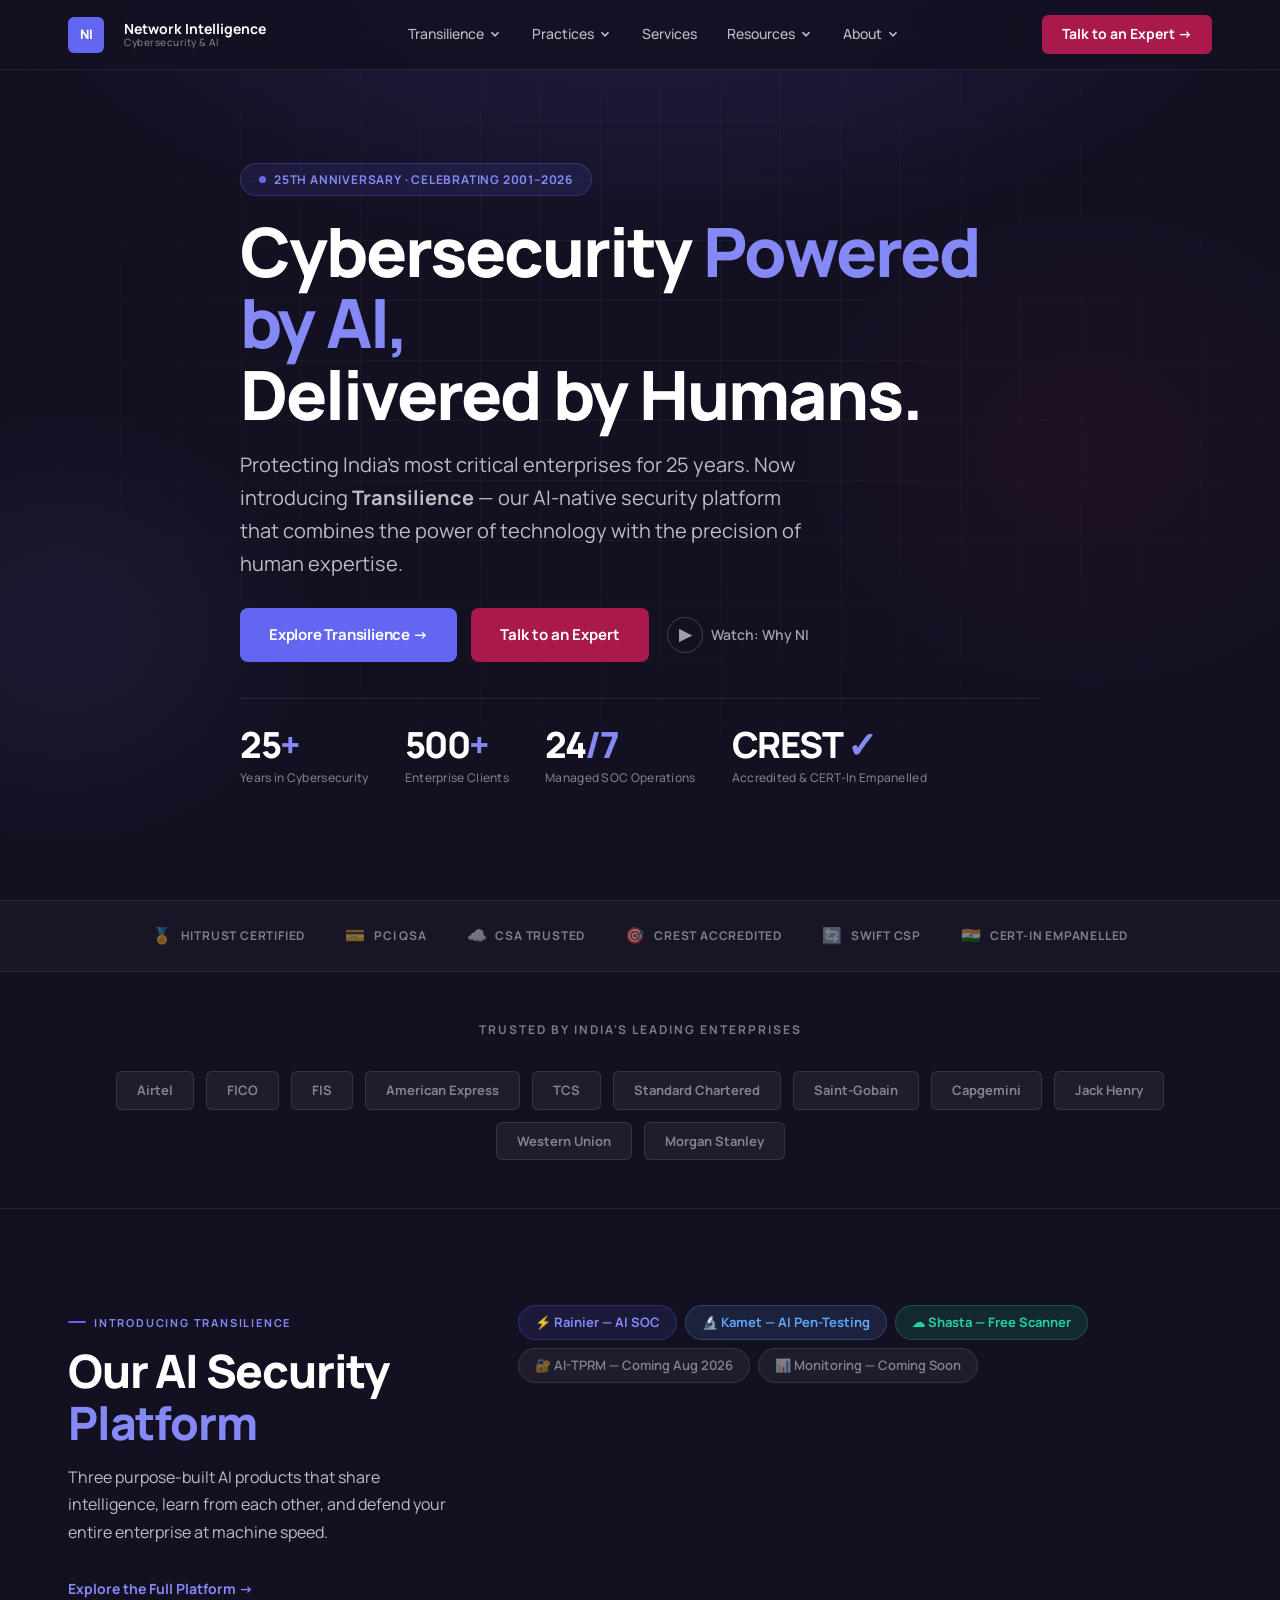
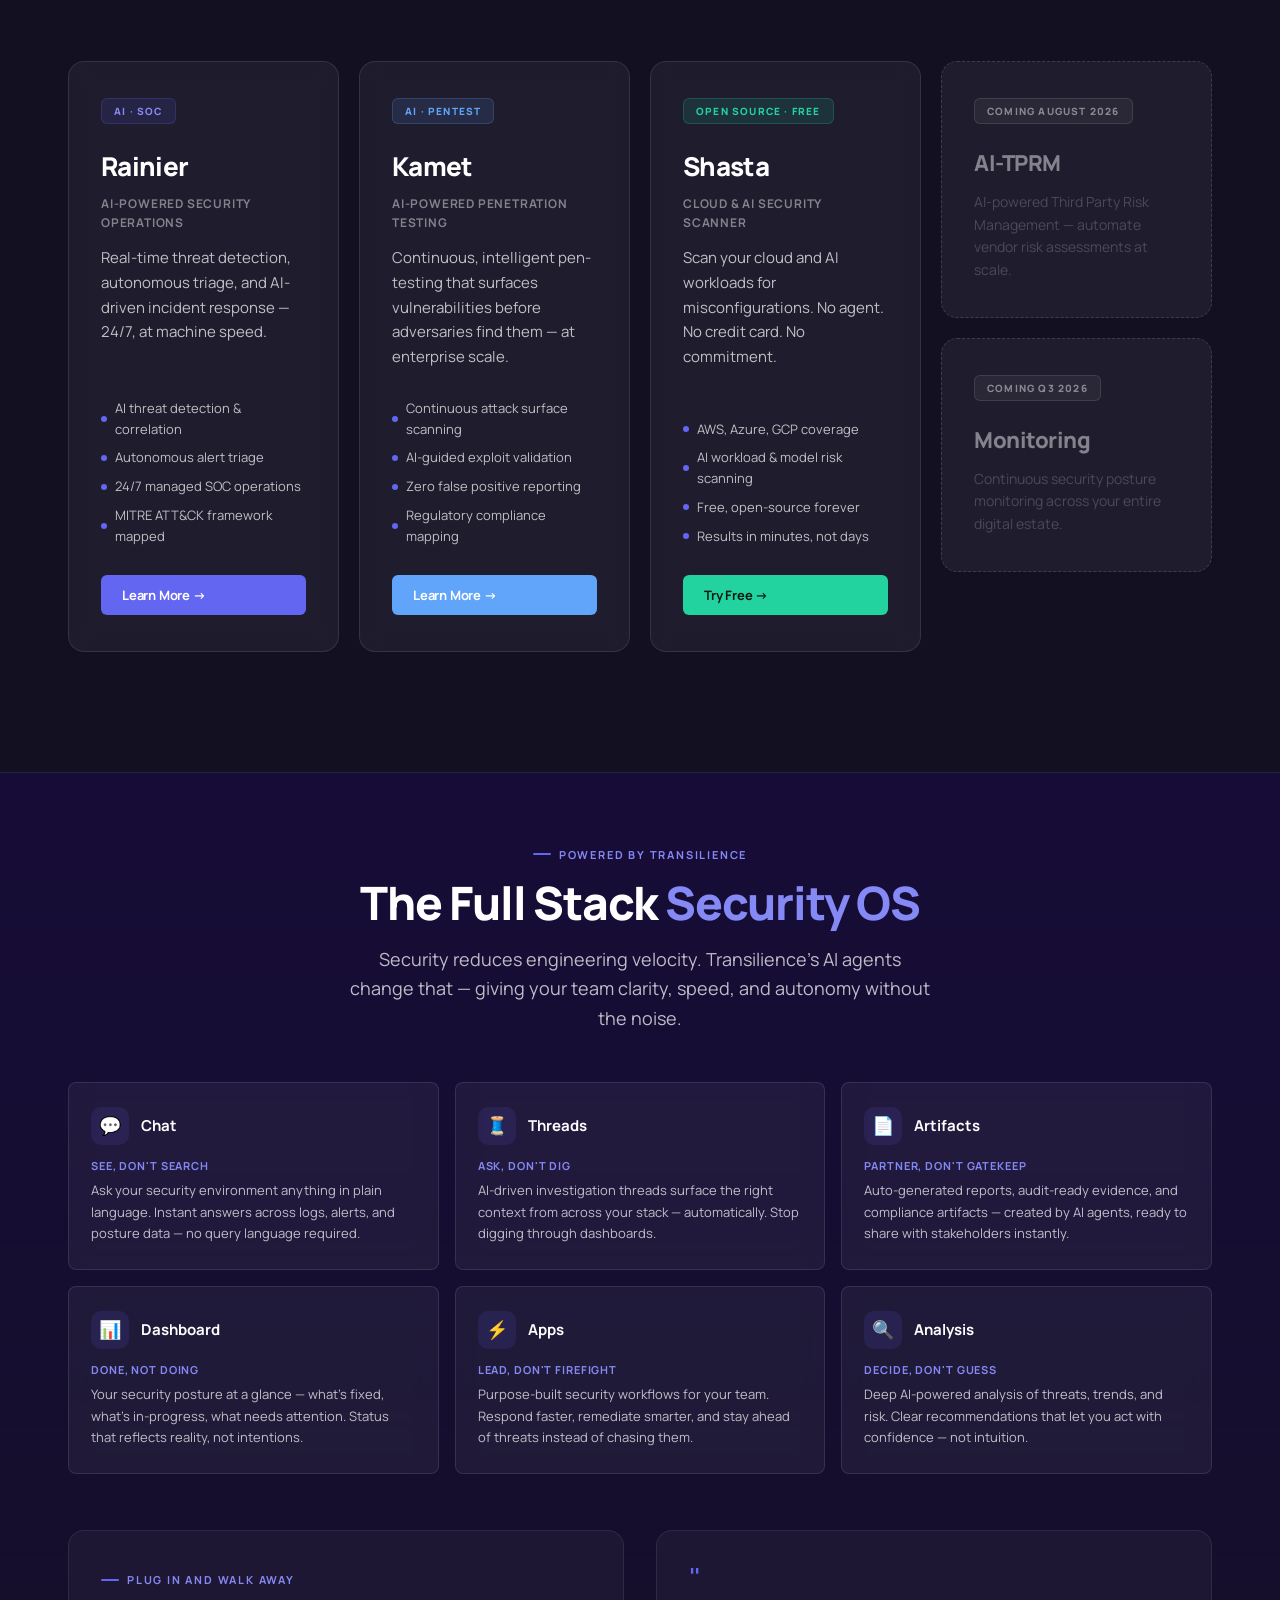
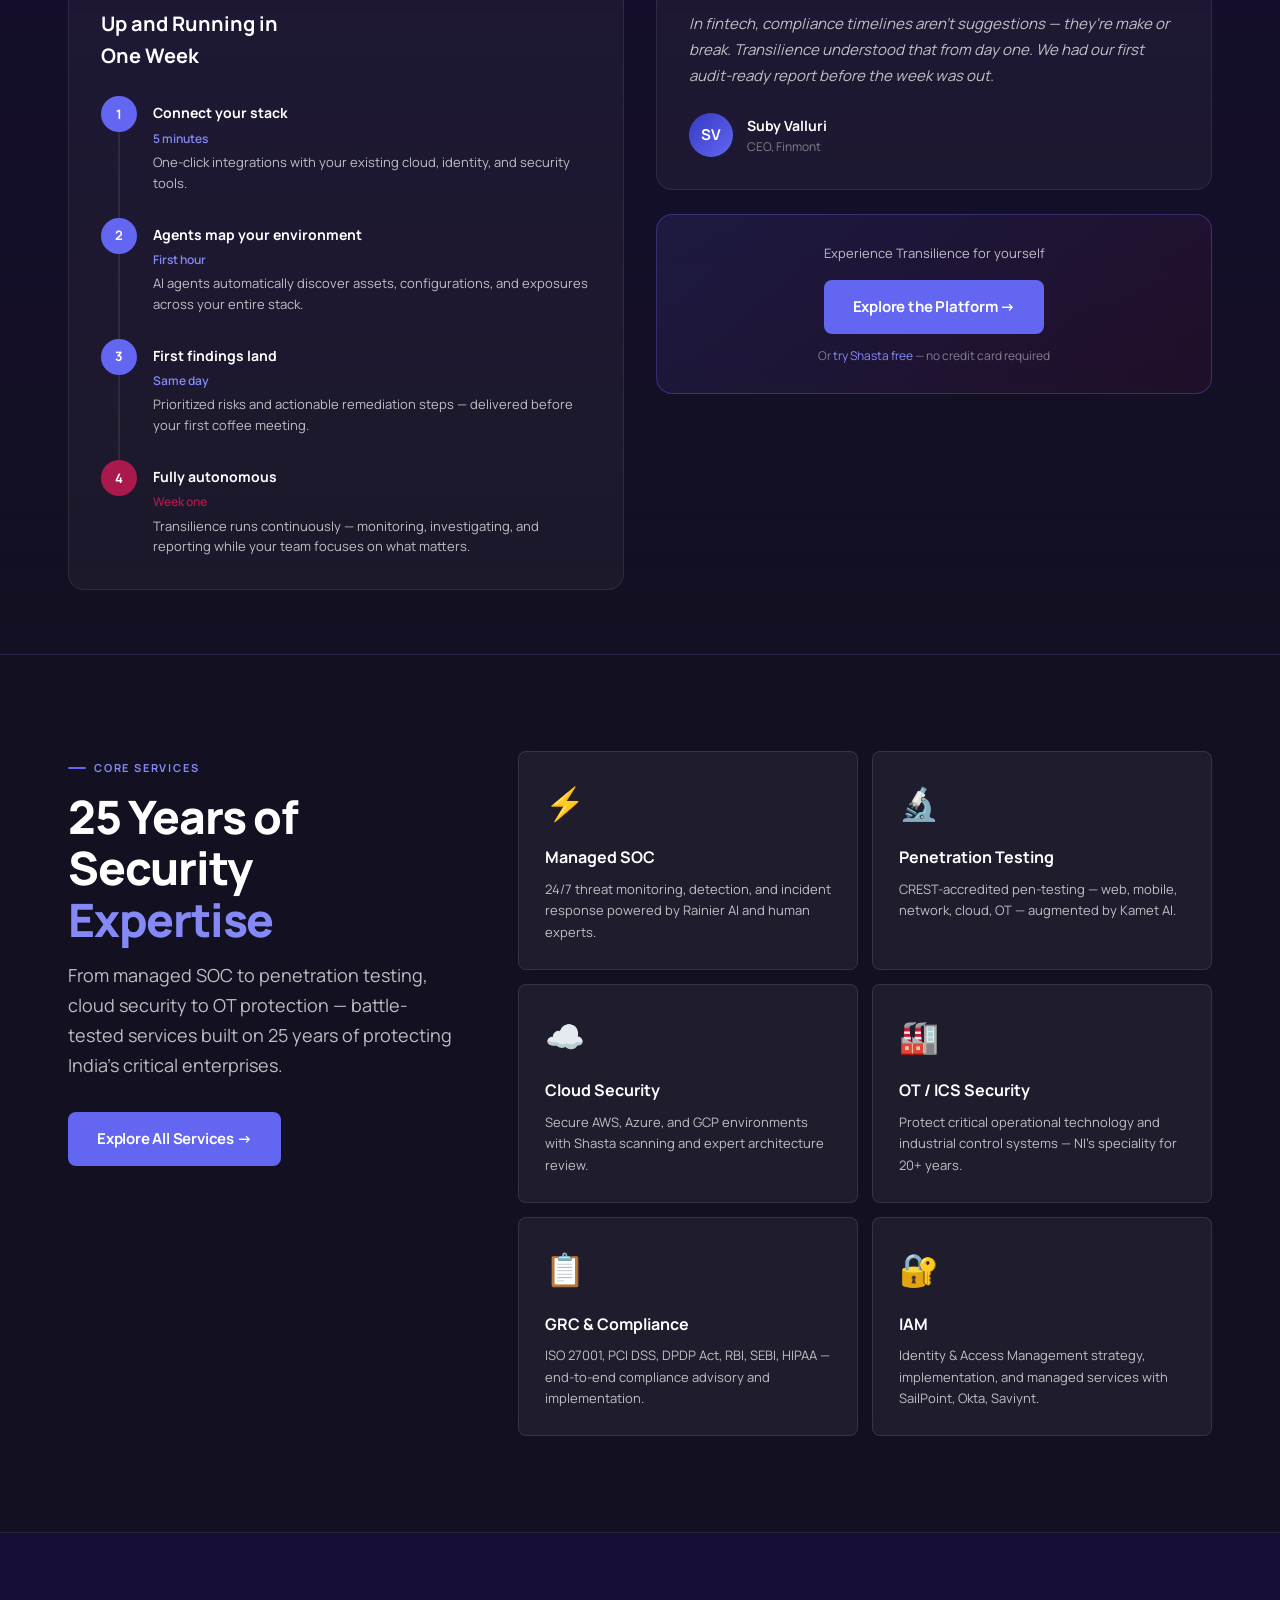
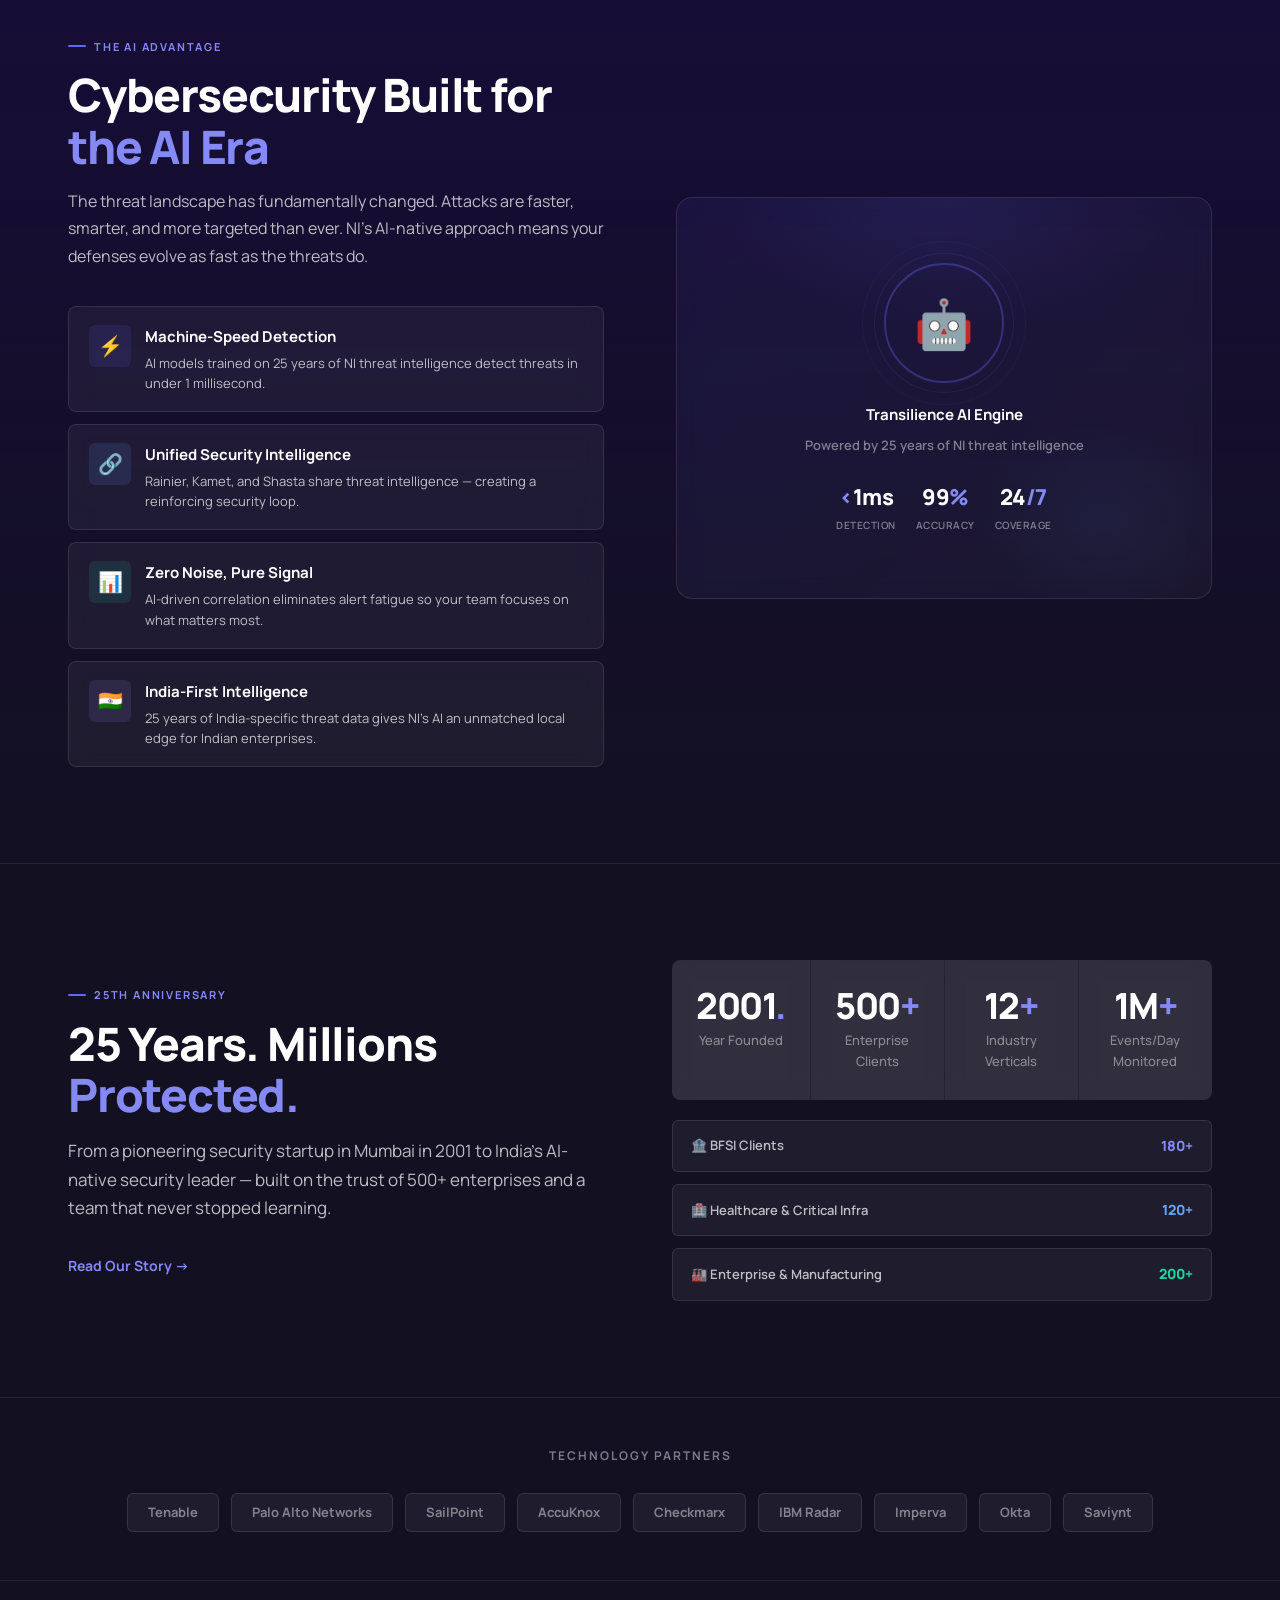
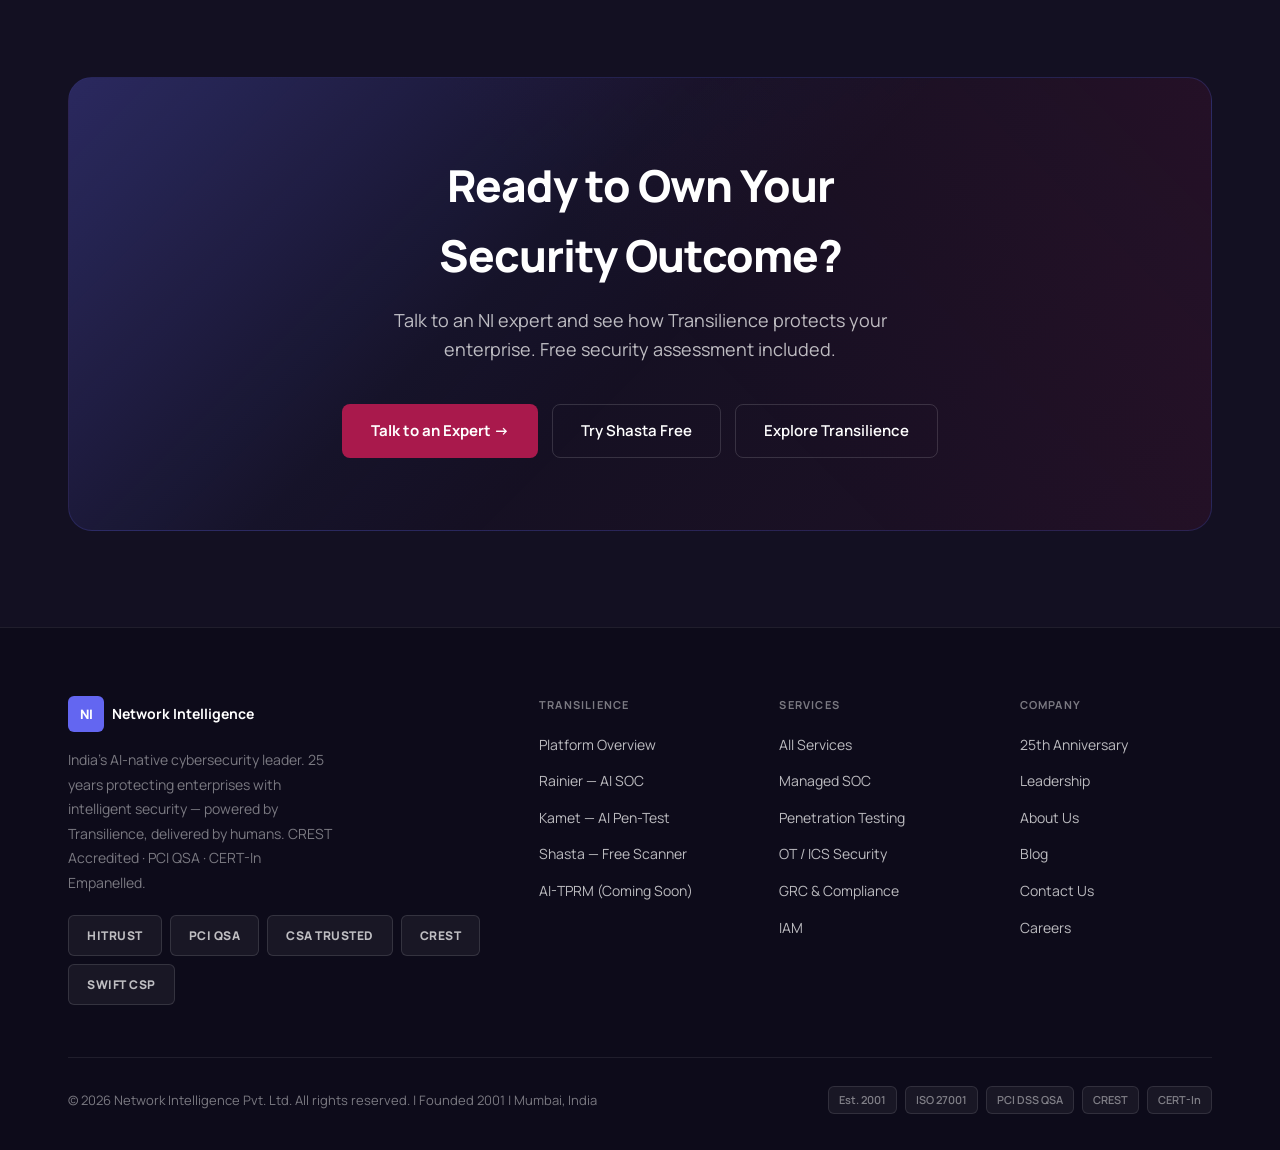
==== commit 08297079: "Add Resources dropdown to all pages Replaces plain Resources link on homepage and adds dropdown to a" ====
--- a/index.html
+++ b/index.html
@@ -73,7 +73,18 @@
         </div>
       </div>
       <a href="https://www.networkintelligence.ai/services/" class="nav-links-a">Services</a>
-      <a href="https://www.networkintelligence.ai/resources/" class="nav-links-a">Resources</a>
+      <div class="nav-dropdown">
+        <div class="dropdown-toggle">
+          Resources
+          <svg viewBox="0 0 16 16" fill="none" stroke="currentColor" stroke-width="2"><path d="M4 6l4 4 4-4"/></svg>
+        </div>
+        <div class="dropdown-menu">
+          <a href="https://www.networkintelligence.ai/resources/blogs"><div class="dm-icon ci-blue">📝</div><div><strong>Blog</strong><br/><small>Cybersecurity insights &amp; analysis</small></div></a>
+          <a href="https://www.networkintelligence.ai/resource/case-studies/"><div class="dm-icon ci-orange">📂</div><div><strong>Case Studies</strong><br/><small>Security assessments &amp; compliance</small></div></a>
+          <a href="https://www.networkintelligence.ai/resources/whitepaper/"><div class="dm-icon ci-purple">📄</div><div><strong>Whitepapers</strong><br/><small>Technical &amp; strategic documents</small></div></a>
+          <a href="https://www.networkintelligence.ai/resources/newsletter"><div class="dm-icon ci-green">📧</div><div><strong>Newsletter</strong><br/><small>Security updates &amp; insights</small></div></a>
+        </div>
+      </div>
       <div class="nav-dropdown">
         <div class="dropdown-toggle">
           About
--- a/assets/css/main.css
+++ b/assets/css/main.css
@@ -183,14 +183,23 @@
 .dropdown-toggle svg { width: 14px; height: 14px; transition: transform 0.2s; }
 .nav-dropdown:hover .dropdown-toggle svg { transform: rotate(180deg); }
 .dropdown-menu {
-  display: none; position: absolute; top: calc(100% + 8px); left: 0;
+  display: none; position: absolute; top: 100%; left: 0;
+  padding-top: 8px; /* transparent hover bridge — keeps :hover alive across the gap */
+  min-width: 210px; z-index: 100;
+}
+/* Visual panel drawn via ::before so the padding stays transparent */
+.dropdown-menu::before {
+  content: ''; position: absolute;
+  top: 8px; left: 0; right: 0; bottom: 0;
   background: var(--surface-solid);
-  border: var(--glass-border);
-  border-radius: var(--r); padding: 8px; min-width: 210px;
-  box-shadow: 0 8px 40px rgba(0, 0, 0, 0.6); z-index: 100;
+  border: 1px solid rgba(255,255,255,0.10);
+  border-radius: var(--r);
+  box-shadow: 0 8px 40px rgba(0, 0, 0, 0.6);
+  z-index: 0;
 }
 .nav-dropdown:hover .dropdown-menu { display: block; }
 .dropdown-menu a {
+  position: relative; z-index: 1; /* above ::before panel */
   display: flex; align-items: center; gap: 10px;
   padding: 10px 12px; border-radius: var(--r-sm);
   font-size: 13px; color: var(--text-sec);
@@ -241,21 +250,31 @@
   display: none; position: fixed; top: var(--nav-h); left: 0; right: 0;
   background: var(--surface-solid);
   border-bottom: 1px solid var(--border2);
-  padding: 20px 28px 28px; z-index: 999;
+  padding: 16px 20px 28px;
+  z-index: 999;
+  max-height: calc(100vh - var(--nav-h));
+  overflow-y: auto;
+  -webkit-overflow-scrolling: touch;
+  width: 100%;
+  box-sizing: border-box;
 }
 .mobile-menu.open { display: block; }
 .mobile-menu a {
-  display: block; padding: 12px 0; font-size: 16px; font-weight: 500;
+  display: block; padding: 13px 0; font-size: 15px; font-weight: 500;
   color: var(--text-sec); border-bottom: 1px solid var(--border);
-  transition: color var(--t);
-}
+  transition: color var(--t); white-space: normal; word-break: break-word;
+}
+.mobile-menu a:last-of-type { border-bottom: none; }
 .mobile-menu a:hover { color: var(--primary-light); }
-.mobile-menu .btn-primary { margin-top: 20px; display: block; text-align: center; }
+.mobile-menu .btn-primary {
+  margin-top: 16px; display: block; text-align: center;
+  width: 100%; box-sizing: border-box;
+}
 
 /* ─── HERO ───────────────────────────────────────────────── */
 .hero {
   min-height: 100vh;
-  padding-top: calc(var(--nav-h) + 70px); padding-bottom: 90px;
+  padding-top: calc(var(--nav-h) + 40px); padding-bottom: 60px;
   display: flex; align-items: center;
   position: relative; overflow: hidden;
 }
@@ -284,7 +303,7 @@
   border: 1px solid rgba(99, 102, 241, 0.30);
   border-radius: 100px; padding: 6px 18px;
   font-size: 12px; font-weight: 700; color: var(--primary-light);
-  margin-bottom: 30px; text-transform: uppercase; letter-spacing: 0.8px;
+  margin-bottom: 20px; text-transform: uppercase; letter-spacing: 0.8px;
 }
 .hero-badge .dot {
   width: 7px; height: 7px; background: var(--primary); border-radius: 50%;
@@ -297,9 +316,9 @@
 
 /* Hero type */
 .hero h1 {
-  font-size: clamp(40px, 6.5vw, 76px);
+  font-size: clamp(36px, 5.5vw, 68px);
   font-weight: 900; line-height: 1.05;
-  letter-spacing: -2px; color: var(--text); margin-bottom: 24px;
+  letter-spacing: -2px; color: var(--text); margin-bottom: 18px;
 }
 .hero h1 .accent      { color: var(--primary-light); }
 .hero h1 .accent-pink { color: var(--cta-light); }
@@ -308,14 +327,14 @@
 
 .hero-sub {
   font-size: clamp(16px, 2vw, 20px); color: var(--text-sec);
-  line-height: 1.65; max-width: 580px; margin-bottom: 44px;
+  line-height: 1.65; max-width: 580px; margin-bottom: 28px;
 }
 .hero-actions { display: flex; gap: 14px; flex-wrap: wrap; align-items: center; }
 
 /* Hero stats */
 .hero-stats {
-  display: flex; gap: 44px; margin-top: 60px;
-  padding-top: 36px; border-top: 1px solid var(--border);
+  display: flex; gap: 36px; margin-top: 36px;
+  padding-top: 28px; border-top: 1px solid var(--border);
   flex-wrap: wrap;
 }
 .stat-num {
@@ -806,23 +825,46 @@
 @media (max-width: 768px) {
   :root { --sec-py: 64px; }
   .grid-2, .grid-3 { grid-template-columns: 1fr; }
-  .grid-4 { grid-template-columns: 1fr; }
+  .grid-4 { grid-template-columns: 1fr 1fr; }
   .hero h1 { letter-spacing: -1.5px; }
-  .hero-stats { gap: 28px; }
+  .hero-stats { gap: 28px; flex-wrap: wrap; }
   .stat-num { font-size: 30px; }
   .nav-links, .nav-cta { display: none; }
   .nav-dropdown { display: none; }
   .nav-toggle { display: flex; }
   .footer-grid { grid-template-columns: 1fr; gap: 32px; }
-  .cta-banner { padding: 44px 24px; }
-  .trust-inner { gap: 20px; }
+  .cta-banner { padding: 44px 20px; }
+  .cta-banner h2 { font-size: 26px; }
+  .cta-banner p { font-size: 16px; }
+  .trust-inner { gap: 16px; }
+  .trust-item { font-size: 11px; }
   .metrics-row { grid-template-columns: repeat(2, 1fr); }
   .page-hero { padding-top: calc(var(--nav-h) + 48px); padding-bottom: 56px; }
+  .feature-split { grid-template-columns: 1fr; gap: 40px; }
+  /* Prevent wide elements from causing horizontal scroll */
+  .visual-box { aspect-ratio: auto; min-height: 260px; }
+  table, pre { overflow-x: auto; display: block; max-width: 100%; }
+  /* Onboarding two-col grid */
+  div[style*="grid-template-columns:1fr 1fr"] { grid-template-columns: 1fr !important; }
 }
 
 @media (max-width: 480px) {
-  .container { padding: 0 18px; }
+  :root { --sec-py: 48px; }
+  .container { padding: 0 16px; }
+  .hero h1 { font-size: 34px; letter-spacing: -1px; }
+  .hero-badge { font-size: 10px; padding: 5px 14px; }
   .hero-actions { flex-direction: column; }
   .hero-actions a { width: 100%; justify-content: center; }
+  .hero-stats { gap: 20px; }
   .metrics-row { grid-template-columns: 1fr; }
-}
+  .grid-4 { grid-template-columns: 1fr; }
+  .partner-chip { font-size: 12px; padding: 7px 14px; }
+  .cert-badge { font-size: 11px; padding: 8px 12px; }
+  .product-card { padding: 24px 20px; }
+  .cta-banner { padding: 32px 16px; border-radius: 16px; }
+  .footer { padding: 48px 0 28px; }
+  .footer-bottom { flex-direction: column; text-align: center; gap: 12px; }
+  .sec-sub { font-size: 16px; }
+  .page-hero h1 { font-size: 30px; }
+  .page-hero p.lead { font-size: 15px; }
+}
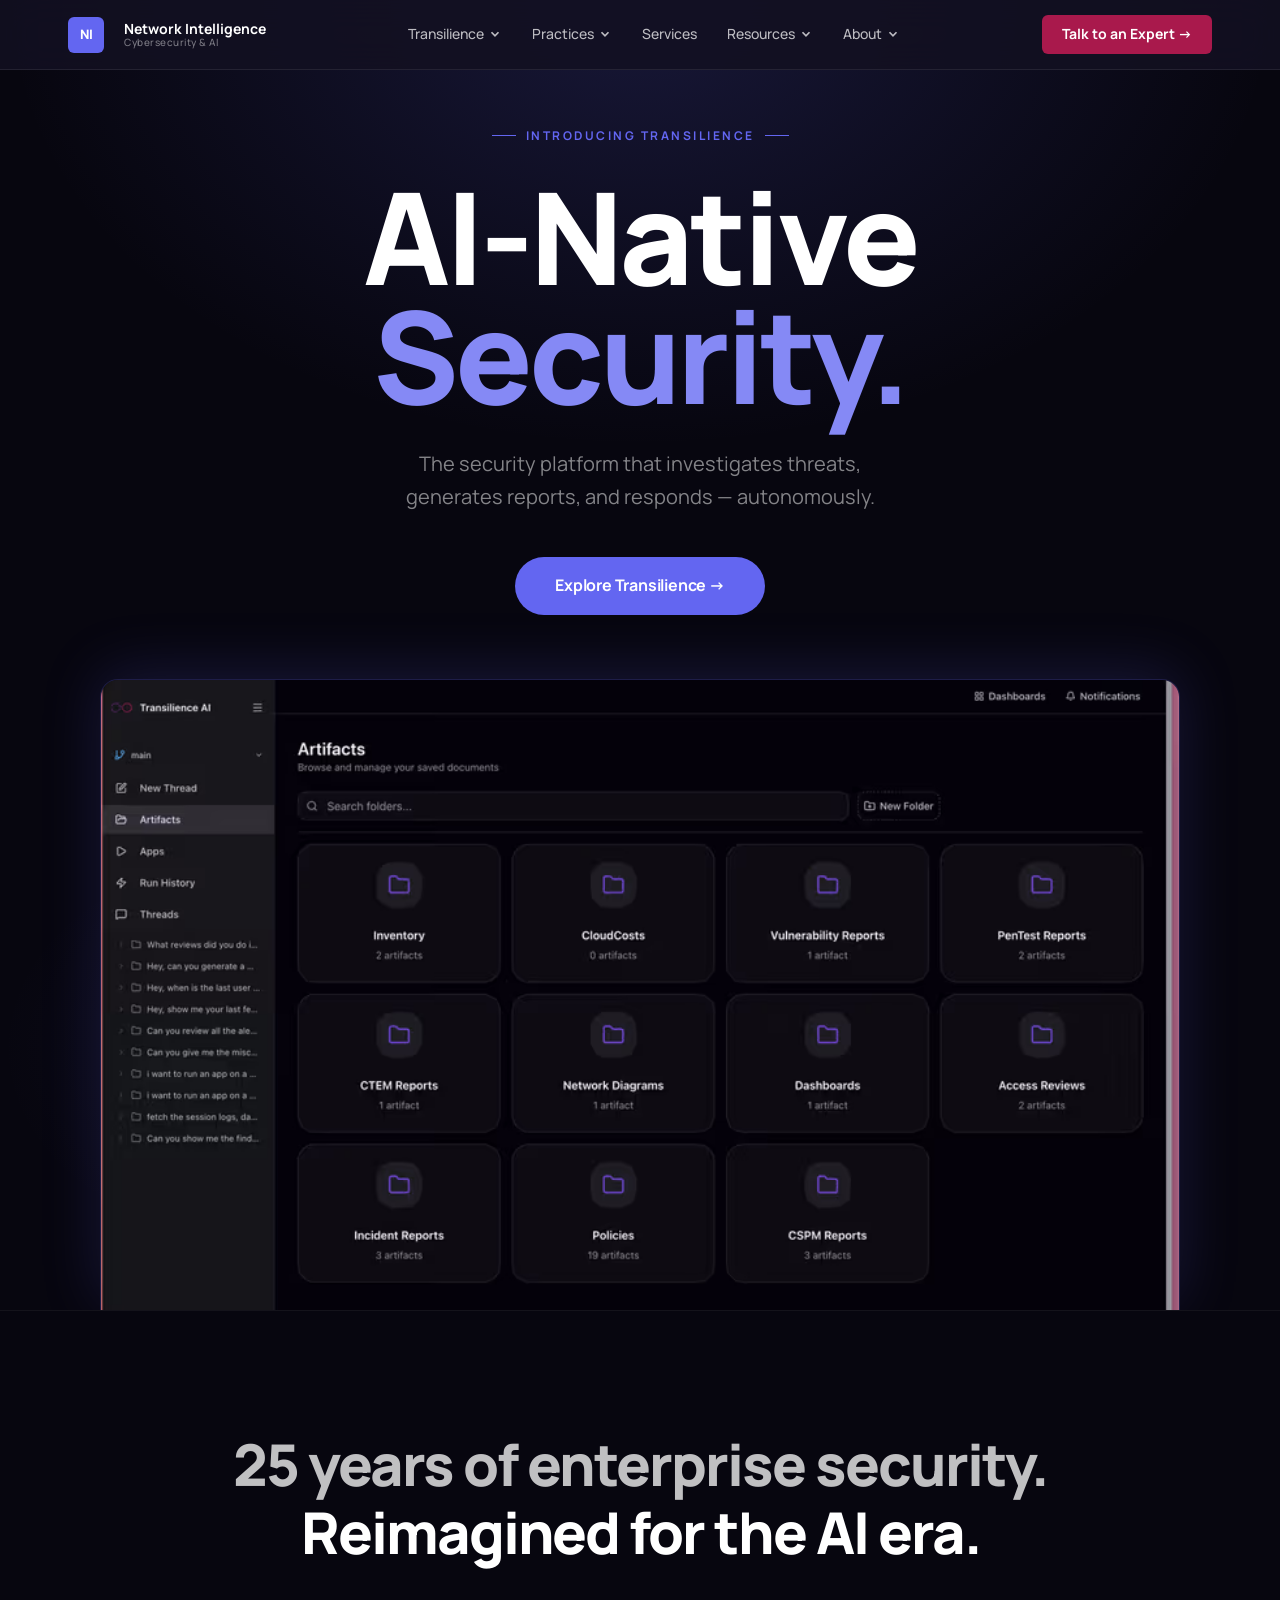
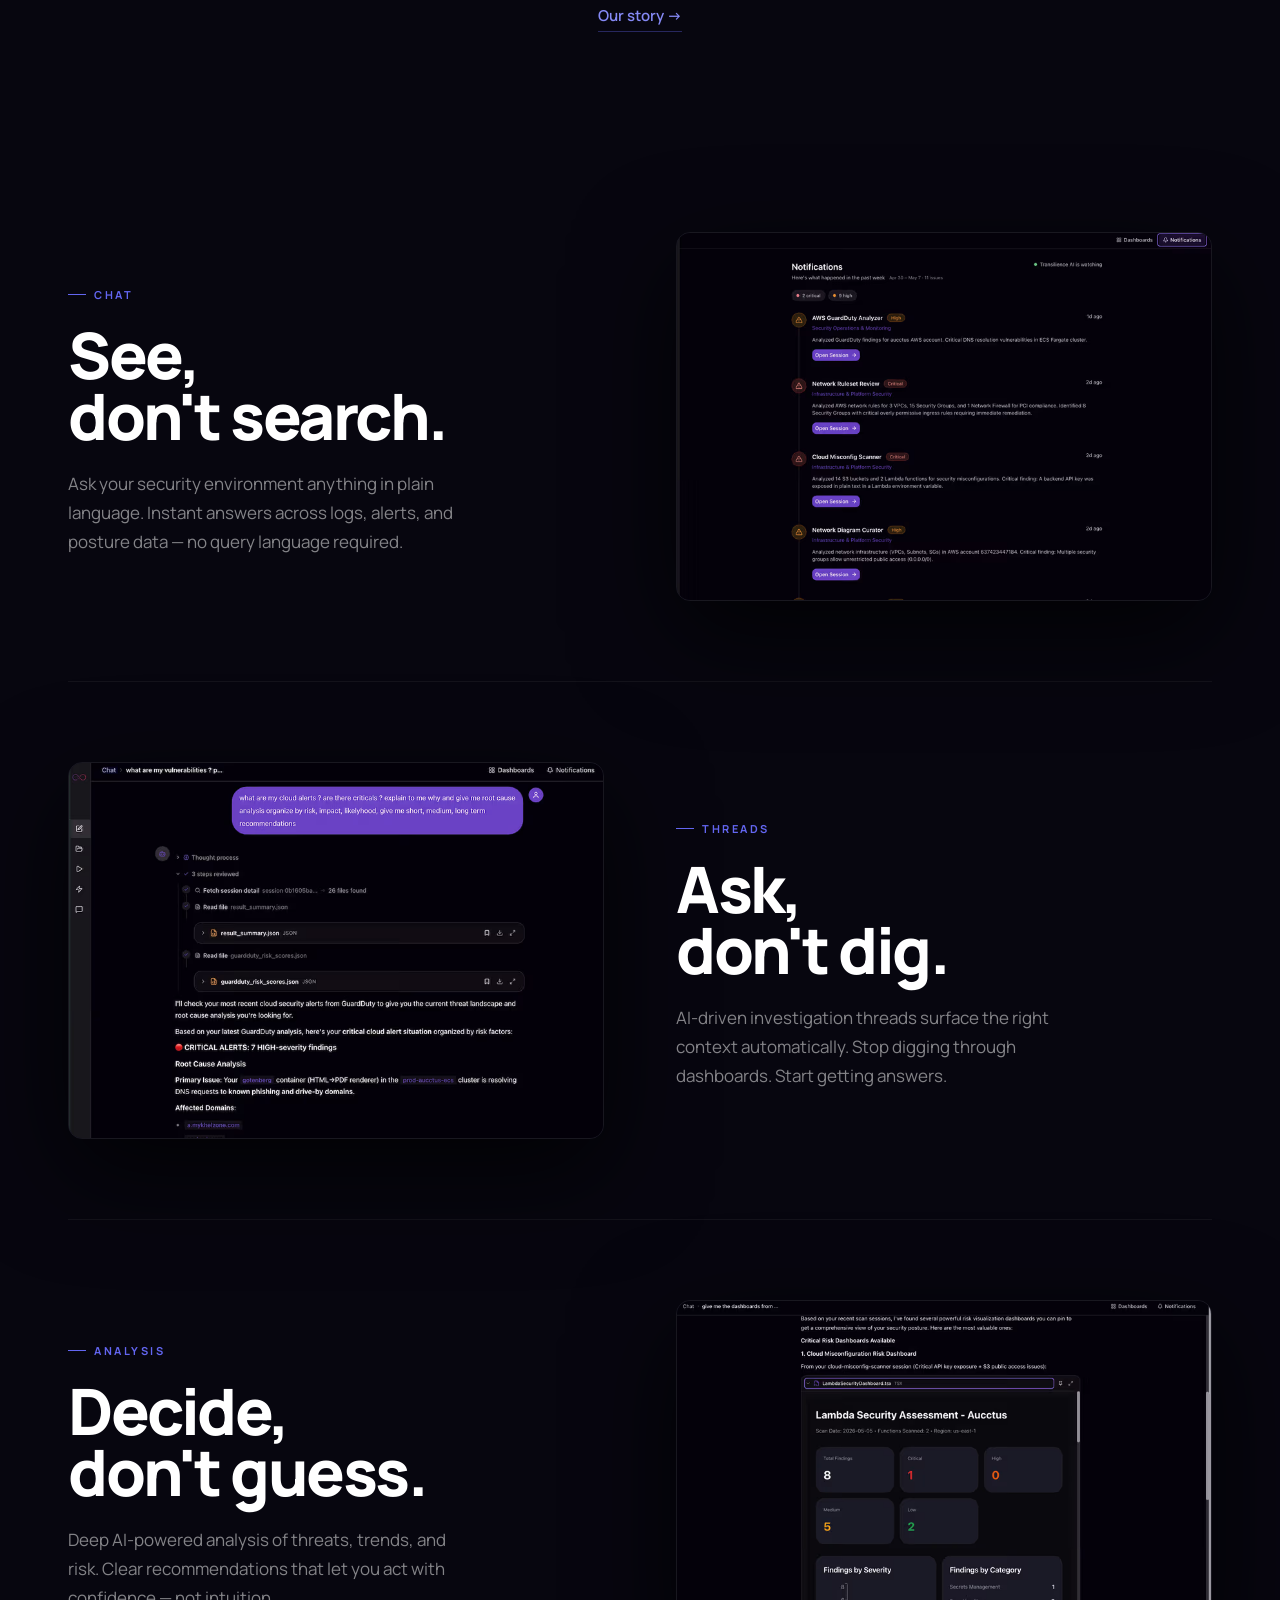
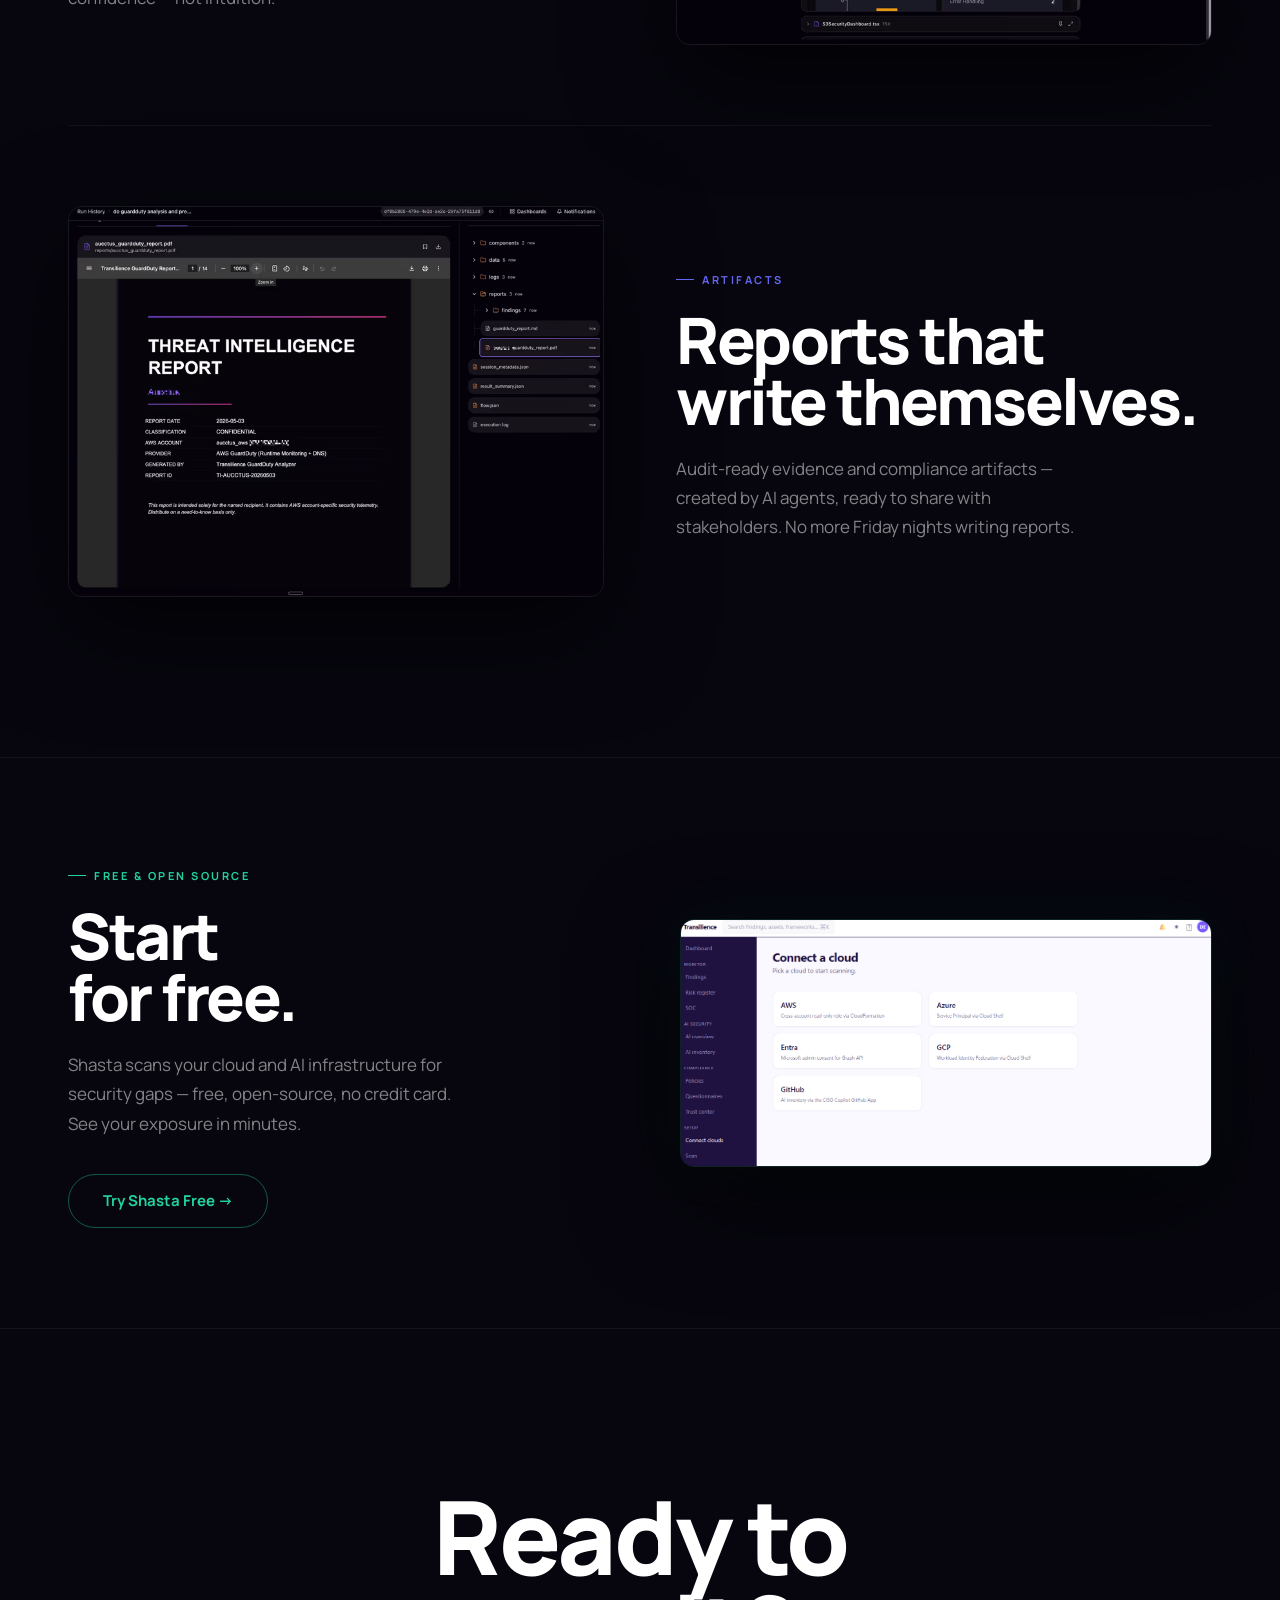
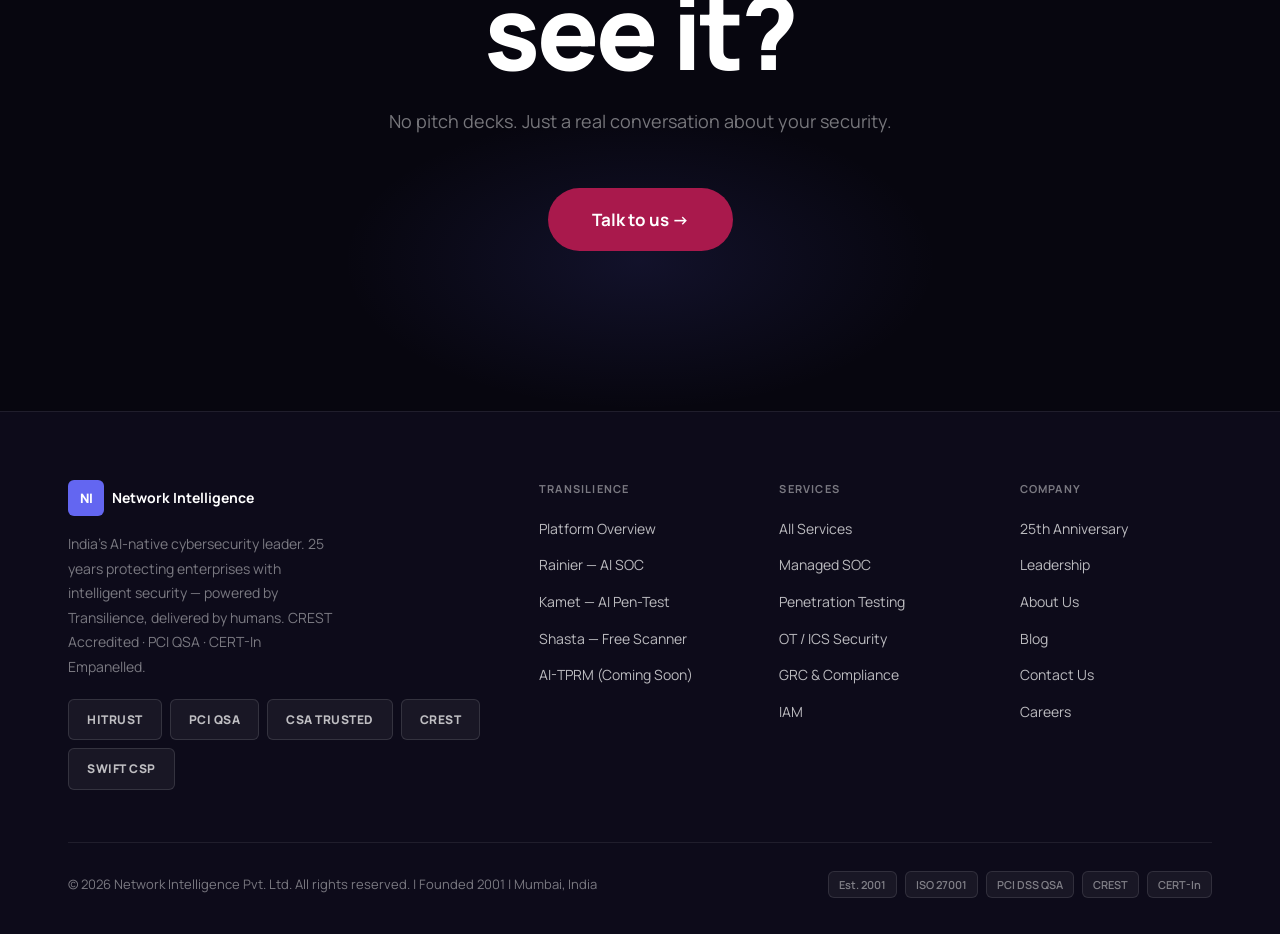
==== commit 211518da: "Full homepage redesign — cinematic, product-led, Apple/Tesla-inspired - Hero: massive 128px typograp" ====
--- a/index.html
+++ b/index.html
@@ -34,7 +34,7 @@
 <!-- ═══ NAVIGATION ═══════════════════════════════════════════ -->
 <nav class="nav" id="mainNav">
   <div class="nav-inner">
-    <a href="/" class="nav-logo">
+    <a href="/ni-staging/" class="nav-logo">
       <img
         src="https://www.networkintelligence.ai/wp-content/uploads/2024/04/final-logo.png"
         alt="Network Intelligence"
@@ -53,10 +53,10 @@
           <svg viewBox="0 0 16 16" fill="none" stroke="currentColor" stroke-width="2"><path d="M4 6l4 4 4-4"/></svg>
         </div>
         <div class="dropdown-menu">
-          <a href="/transilience/"><div class="dm-icon ci-orange">🛡</div><div><strong>Transilience</strong><br/><small>Platform overview</small></div></a>
-          <a href="/transilience/rainier/"><div class="dm-icon ci-orange">⚡</div><div><strong>Rainier</strong><br/><small>AI-Powered SOC</small></div></a>
-          <a href="/transilience/kamet/"><div class="dm-icon ci-blue">🔬</div><div><strong>Kamet</strong><br/><small>AI Pen-Testing</small></div></a>
-          <a href="/transilience/shasta/"><div class="dm-icon ci-green">☁</div><div><strong>Shasta</strong><br/><small>Cloud &amp; AI Scanner</small></div></a>
+          <a href="/ni-staging/transilience/"><div class="dm-icon ci-orange">🛡</div><div><strong>Transilience</strong><br/><small>Platform overview</small></div></a>
+          <a href="/ni-staging/transilience/rainier/"><div class="dm-icon ci-orange">⚡</div><div><strong>Rainier</strong><br/><small>AI-Powered SOC</small></div></a>
+          <a href="/ni-staging/transilience/kamet/"><div class="dm-icon ci-blue">🔬</div><div><strong>Kamet</strong><br/><small>AI Pen-Testing</small></div></a>
+          <a href="/ni-staging/transilience/shasta/"><div class="dm-icon ci-green">☁</div><div><strong>Shasta</strong><br/><small>Cloud &amp; AI Scanner</small></div></a>
         </div>
       </div>
       <div class="nav-dropdown">
@@ -91,8 +91,8 @@
           <svg viewBox="0 0 16 16" fill="none" stroke="currentColor" stroke-width="2"><path d="M4 6l4 4 4-4"/></svg>
         </div>
         <div class="dropdown-menu">
-          <a href="/about/25-years/"><div class="dm-icon ci-orange">🎉</div><div><strong>25th Anniversary</strong><br/><small>Our story</small></div></a>
-          <a href="/about/leadership/"><div class="dm-icon ci-purple">👥</div><div><strong>Leadership</strong><br/><small>Our team</small></div></a>
+          <a href="/ni-staging/about/25-years/"><div class="dm-icon ci-orange">🎉</div><div><strong>25th Anniversary</strong><br/><small>Our story</small></div></a>
+          <a href="/ni-staging/about/leadership/"><div class="dm-icon ci-purple">👥</div><div><strong>Leadership</strong><br/><small>Our team</small></div></a>
           <a href="https://www.networkintelligence.ai/about-us/"><div class="dm-icon ci-blue">🏢</div><div><strong>About Us</strong></div></a>
         </div>
       </div>
@@ -108,538 +108,114 @@
 </nav>
 
 <div class="mobile-menu" id="mobileMenu">
-  <a href="/transilience/">Transilience Platform</a>
-  <a href="/transilience/rainier/">Rainier — AI SOC</a>
-  <a href="/transilience/kamet/">Kamet — AI Pen-Testing</a>
-  <a href="/transilience/shasta/">Shasta — Cloud Scanner</a>
+  <a href="/ni-staging/transilience/">Transilience Platform</a>
+  <a href="/ni-staging/transilience/rainier/">Rainier — AI SOC</a>
+  <a href="/ni-staging/transilience/kamet/">Kamet — AI Pen-Testing</a>
+  <a href="/ni-staging/transilience/shasta/">Shasta — Cloud Scanner</a>
   <a href="https://www.networkintelligence.ai/services/">Services</a>
-  <a href="/about/25-years/">25th Anniversary</a>
-  <a href="/about/leadership/">Leadership</a>
+  <a href="/ni-staging/about/25-years/">25th Anniversary</a>
+  <a href="/ni-staging/about/leadership/">Leadership</a>
   <a href="https://www.networkintelligence.ai/contact/" class="btn-cta" style="display:block;text-align:center;margin-top:20px;">Talk to an Expert →</a>
 </div>
 
-<!-- ═══ HERO ══════════════════════════════════════════════════ -->
-<section class="hero">
-  <div class="hero-bg"></div>
-  <div class="hero-grid"></div>
-  <div class="container">
-    <div class="hero-content">
-      <div class="hero-badge">
-        <span class="dot"></span>
-        25th Anniversary · Celebrating 2001–2026
-      </div>
-
-      <h1>
-        Cybersecurity <span class="accent">Powered by AI,</span>
-        <span class="line-break">Delivered by Humans.</span>
-      </h1>
-
-      <p class="hero-sub">
-        Protecting India's most critical enterprises for 25 years.
-        Now introducing <strong>Transilience</strong> — our AI-native security platform
-        that combines the power of technology with the precision of human expertise.
-      </p>
-
-      <div class="hero-actions">
-        <a href="/transilience/" class="btn-primary">Explore Transilience →</a>
-        <a href="https://www.networkintelligence.ai/contact/" class="btn-cta">Talk to an Expert</a>
-        <a href="#" style="display:inline-flex; align-items:center; gap:8px; font-size:14px; font-weight:600; color:rgba(255,255,255,0.6); margin-left:4px;">
-          <span style="width:36px; height:36px; border:1px solid rgba(255,255,255,0.2); border-radius:50%; display:flex; align-items:center; justify-content:center; font-size:16px;">▶</span>
-          Watch: Why NI
-        </a>
-      </div>
-
-      <div class="hero-stats">
-        <div>
-          <div class="stat-num">25<span class="accent">+</span></div>
-          <div class="stat-label">Years in Cybersecurity</div>
-        </div>
-        <div>
-          <div class="stat-num">500<span class="accent">+</span></div>
-          <div class="stat-label">Enterprise Clients</div>
-        </div>
-        <div>
-          <div class="stat-num">24<span class="accent">/7</span></div>
-          <div class="stat-label">Managed SOC Operations</div>
-        </div>
-        <div>
-          <div class="stat-num">CREST<span class="accent"> ✓</span></div>
-          <div class="stat-label">Accredited &amp; CERT-In Empanelled</div>
-        </div>
-      </div>
+<!-- ═══ HERO V2 ════════════════════════════════════════════════ -->
+<section class="hero-v2">
+  <div class="hv2-bg"></div>
+  <div class="hv2-content">
+    <div class="hv2-eyebrow">Introducing Transilience</div>
+    <h1 class="hv2-h1">AI-Native<br><em>Security.</em></h1>
+    <p class="hv2-sub">The security platform that investigates threats, generates reports, and responds — autonomously.</p>
+    <a href="/ni-staging/transilience/" class="hv2-cta">Explore Transilience →</a>
+  </div>
+  <div class="hv2-product">
+    <div class="hv2-product-inner">
+      <img src="assets/img/dashboard.avif" alt="Transilience — AI Security Dashboard" loading="eager"/>
     </div>
   </div>
 </section>
 
-<!-- ═══ TRUST BAR — CERTIFICATIONS ════════════════════════════ -->
-<div class="trust-bar">
-  <div class="container">
-    <div class="trust-inner">
-      <div class="trust-item"><span class="t-icon">🏅</span> HITRUST Certified</div>
-      <div class="trust-item"><span class="t-icon">💳</span> PCI QSA</div>
-      <div class="trust-item"><span class="t-icon">☁️</span> CSA Trusted</div>
-      <div class="trust-item"><span class="t-icon">🎯</span> CREST Accredited</div>
-      <div class="trust-item"><span class="t-icon">🔄</span> SWIFT CSP</div>
-      <div class="trust-item"><span class="t-icon">🇮🇳</span> CERT-In Empanelled</div>
-    </div>
+<!-- ═══ STATEMENT ══════════════════════════════════════════════ -->
+<div class="v2-statement">
+  <div class="container">
+    <p>25 years of enterprise security.<br><em>Reimagined for the AI era.</em></p>
+    <a href="/ni-staging/about/25-years/">Our story →</a>
   </div>
 </div>
 
-<!-- ═══ TRUSTED BY CLIENTS ═════════════════════════════════════ -->
-<section class="section-sm" style="padding:48px 0; border-bottom:1px solid var(--border);">
-  <div class="container">
-    <div style="text-align:center; margin-bottom:32px;">
-      <p style="font-size:12px; font-weight:700; text-transform:uppercase; letter-spacing:2px; color:var(--text-muted);">Trusted by India's Leading Enterprises</p>
-    </div>
-    <div class="partner-grid fade-up">
-      <div class="partner-chip">Airtel</div>
-      <div class="partner-chip">FICO</div>
-      <div class="partner-chip">FIS</div>
-      <div class="partner-chip">American Express</div>
-      <div class="partner-chip">TCS</div>
-      <div class="partner-chip">Standard Chartered</div>
-      <div class="partner-chip">Saint-Gobain</div>
-      <div class="partner-chip">Capgemini</div>
-      <div class="partner-chip">Jack Henry</div>
-      <div class="partner-chip">Western Union</div>
-      <div class="partner-chip">Morgan Stanley</div>
-    </div>
+<!-- ═══ WORKFLOWS ══════════════════════════════════════════════ -->
+<section class="v2-workflows">
+  <div class="container">
+
+    <div class="v2-wf-row">
+      <div class="v2-wf-copy">
+        <div class="v2-wf-tag">Chat</div>
+        <h2 class="v2-wf-h2">See,<br>don't search.</h2>
+        <p class="v2-wf-p">Ask your security environment anything in plain language. Instant answers across logs, alerts, and posture data — no query language required.</p>
+      </div>
+      <div class="v2-wf-visual">
+        <img src="assets/img/see_dont_search_may7.avif" alt="Transilience Chat — See, don't search"/>
+      </div>
+    </div>
+
+    <div class="v2-wf-row v2-wf-flip">
+      <div class="v2-wf-copy">
+        <div class="v2-wf-tag">Threads</div>
+        <h2 class="v2-wf-h2">Ask,<br>don't dig.</h2>
+        <p class="v2-wf-p">AI-driven investigation threads surface the right context automatically. Stop digging through dashboards. Start getting answers.</p>
+      </div>
+      <div class="v2-wf-visual">
+        <img src="assets/img/ask_dont_dig_may7b.avif" alt="Transilience Threads — Ask, don't dig"/>
+      </div>
+    </div>
+
+    <div class="v2-wf-row">
+      <div class="v2-wf-copy">
+        <div class="v2-wf-tag">Analysis</div>
+        <h2 class="v2-wf-h2">Decide,<br>don't guess.</h2>
+        <p class="v2-wf-p">Deep AI-powered analysis of threats, trends, and risk. Clear recommendations that let you act with confidence — not intuition.</p>
+      </div>
+      <div class="v2-wf-visual">
+        <img src="assets/img/decide_dont_guess_may7.avif" alt="Transilience Analysis — Decide, don't guess"/>
+      </div>
+    </div>
+
+    <div class="v2-wf-row v2-wf-flip">
+      <div class="v2-wf-copy">
+        <div class="v2-wf-tag">Artifacts</div>
+        <h2 class="v2-wf-h2">Reports that<br>write themselves.</h2>
+        <p class="v2-wf-p">Audit-ready evidence and compliance artifacts — created by AI agents, ready to share with stakeholders. No more Friday nights writing reports.</p>
+      </div>
+      <div class="v2-wf-visual">
+        <img src="assets/img/threat intel report.avif" alt="Transilience Artifacts — Threat Intelligence Report"/>
+      </div>
+    </div>
+
   </div>
 </section>
 
-<!-- ═══ TRANSILIENCE PLATFORM ══════════════════════════════════ -->
-<section class="section">
-  <div class="container">
-    <div style="display:grid; grid-template-columns:1fr 1.8fr; gap:64px; align-items:start; margin-bottom:56px;">
-      <div class="fade-up">
-        <div class="sec-tag">Introducing Transilience</div>
-        <h2 class="sec-title">Our AI Security <span class="accent">Platform</span></h2>
-        <p style="font-size:16px; color:var(--text-sec); line-height:1.7; margin-bottom:28px;">
-          Three purpose-built AI products that share intelligence, learn from each other,
-          and defend your entire enterprise at machine speed.
-        </p>
-        <a href="/transilience/" class="btn-ghost">Explore the Full Platform →</a>
-      </div>
-      <div class="fade-up delay-1" style="display:flex; gap:8px; flex-wrap:wrap; align-items:flex-start;">
-        <div style="display:flex; gap:8px; align-items:center; background:var(--primary-dim); border:1px solid rgba(99,102,241,0.25); border-radius:100px; padding:6px 16px; font-size:13px; font-weight:700; color:var(--primary-light);">⚡ Rainier — AI SOC</div>
-        <div style="display:flex; gap:8px; align-items:center; background:var(--blue-dim); border:1px solid rgba(96,165,250,0.25); border-radius:100px; padding:6px 16px; font-size:13px; font-weight:700; color:var(--blue);">🔬 Kamet — AI Pen-Testing</div>
-        <div style="display:flex; gap:8px; align-items:center; background:var(--green-dim); border:1px solid rgba(34,211,160,0.25); border-radius:100px; padding:6px 16px; font-size:13px; font-weight:700; color:var(--green);">☁ Shasta — Free Scanner</div>
-        <div style="display:flex; gap:8px; align-items:center; background:var(--glass-bg); border:var(--glass-border); border-radius:100px; padding:6px 16px; font-size:13px; font-weight:600; color:var(--text-muted);">🔐 AI-TPRM — Coming Aug 2026</div>
-        <div style="display:flex; gap:8px; align-items:center; background:var(--glass-bg); border:var(--glass-border); border-radius:100px; padding:6px 16px; font-size:13px; font-weight:600; color:var(--text-muted);">📊 Monitoring — Coming Soon</div>
-      </div>
-    </div>
-
-    <div class="grid-4" style="margin-bottom:24px;">
-      <!-- Rainier -->
-      <div class="product-card fade-up">
-        <div class="pc-top-line orange"></div>
-        <div class="pc-badge orange">AI · SOC</div>
-        <h3>Rainier</h3>
-        <div class="pc-tagline">AI-Powered Security Operations</div>
-        <p>Real-time threat detection, autonomous triage, and AI-driven incident response — 24/7, at machine speed.</p>
-        <div class="pc-features">
-          <div class="pc-feature">AI threat detection &amp; correlation</div>
-          <div class="pc-feature">Autonomous alert triage</div>
-          <div class="pc-feature">24/7 managed SOC operations</div>
-          <div class="pc-feature">MITRE ATT&amp;CK framework mapped</div>
-        </div>
-        <a href="/transilience/rainier/" class="btn-primary btn-sm">Learn More →</a>
-      </div>
-
-      <!-- Kamet -->
-      <div class="product-card fade-up delay-1">
-        <div class="pc-top-line blue"></div>
-        <div class="pc-badge blue">AI · PenTest</div>
-        <h3>Kamet</h3>
-        <div class="pc-tagline">AI-Powered Penetration Testing</div>
-        <p>Continuous, intelligent pen-testing that surfaces vulnerabilities before adversaries find them — at enterprise scale.</p>
-        <div class="pc-features">
-          <div class="pc-feature">Continuous attack surface scanning</div>
-          <div class="pc-feature">AI-guided exploit validation</div>
-          <div class="pc-feature">Zero false positive reporting</div>
-          <div class="pc-feature">Regulatory compliance mapping</div>
-        </div>
-        <a href="/transilience/kamet/" class="btn-primary btn-sm" style="background:var(--blue);">Learn More →</a>
-      </div>
-
-      <!-- Shasta -->
-      <div class="product-card fade-up delay-2">
-        <div class="pc-top-line green"></div>
-        <div class="pc-badge green">Open Source · Free</div>
-        <h3>Shasta</h3>
-        <div class="pc-tagline">Cloud &amp; AI Security Scanner</div>
-        <p>Scan your cloud and AI workloads for misconfigurations. No agent. No credit card. No commitment.</p>
-        <div class="pc-features">
-          <div class="pc-feature">AWS, Azure, GCP coverage</div>
-          <div class="pc-feature">AI workload &amp; model risk scanning</div>
-          <div class="pc-feature">Free, open-source forever</div>
-          <div class="pc-feature">Results in minutes, not days</div>
-        </div>
-        <a href="/transilience/shasta/" class="btn-primary btn-sm" style="background:var(--green); color:#0a1a10;">Try Free →</a>
-      </div>
-
-      <!-- Coming soon -->
-      <div style="display:flex; flex-direction:column; gap:20px;">
-        <div class="coming-soon-card fade-up delay-3">
-          <div class="cs-badge">Coming August 2026</div>
-          <h3>AI-TPRM</h3>
-          <p>AI-powered Third Party Risk Management — automate vendor risk assessments at scale.</p>
-        </div>
-        <div class="coming-soon-card fade-up delay-3">
-          <div class="cs-badge">Coming Q3 2026</div>
-          <h3>Monitoring</h3>
-          <p>Continuous security posture monitoring across your entire digital estate.</p>
-        </div>
+<!-- ═══ SHASTA FREE ═════════════════════════════════════════════ -->
+<section class="v2-shasta">
+  <div class="container">
+    <div class="v2-shasta-inner">
+      <div class="v2-wf-copy">
+        <div class="v2-wf-tag" style="color:var(--green);">Free &amp; Open Source</div>
+        <h2 class="v2-wf-h2">Start<br>for free.</h2>
+        <p class="v2-wf-p">Shasta scans your cloud and AI infrastructure for security gaps — free, open-source, no credit card. See your exposure in minutes.</p>
+        <a href="/ni-staging/transilience/shasta/" class="v2-btn-free">Try Shasta Free →</a>
+      </div>
+      <div class="v2-shasta-visual">
+        <img src="assets/img/Open source platform Transilience.png" alt="Shasta — Open Source Security Scanner"/>
       </div>
     </div>
   </div>
 </section>
 
-<!-- ═══ TRANSILIENCE SECURITY OS ══════════════════════════════ -->
-<section class="section-sm section-deep">
-  <div class="container">
-    <div style="text-align:center; max-width:600px; margin:0 auto 48px;" class="fade-up">
-      <div class="sec-tag" style="justify-content:center;">Powered by Transilience</div>
-      <h2 class="sec-title">The Full Stack <span class="accent">Security OS</span></h2>
-      <p class="sec-sub" style="margin:0 auto;">Security reduces engineering velocity. Transilience's AI agents change that — giving your team clarity, speed, and autonomy without the noise.</p>
-    </div>
-
-    <!-- 6 Workflow Modules -->
-    <div class="grid-3 fade-up" style="gap:16px; margin-bottom:56px;">
-      <div class="card" style="padding:24px 22px;">
-        <div style="display:flex; align-items:center; gap:12px; margin-bottom:12px;">
-          <div style="width:38px; height:38px; border-radius:10px; background:var(--primary-dim); display:flex; align-items:center; justify-content:center; font-size:18px; flex-shrink:0;">💬</div>
-          <h4 style="font-size:15px; font-weight:700; color:var(--text); margin:0;">Chat</h4>
-        </div>
-        <div style="font-size:11px; font-weight:700; letter-spacing:0.08em; color:var(--primary-light); text-transform:uppercase; margin-bottom:6px;">See, Don't Search</div>
-        <p style="font-size:13px; color:var(--text-sec); margin:0;">Ask your security environment anything in plain language. Instant answers across logs, alerts, and posture data — no query language required.</p>
-      </div>
-      <div class="card" style="padding:24px 22px;">
-        <div style="display:flex; align-items:center; gap:12px; margin-bottom:12px;">
-          <div style="width:38px; height:38px; border-radius:10px; background:var(--primary-dim); display:flex; align-items:center; justify-content:center; font-size:18px; flex-shrink:0;">🧵</div>
-          <h4 style="font-size:15px; font-weight:700; color:var(--text); margin:0;">Threads</h4>
-        </div>
-        <div style="font-size:11px; font-weight:700; letter-spacing:0.08em; color:var(--primary-light); text-transform:uppercase; margin-bottom:6px;">Ask, Don't Dig</div>
-        <p style="font-size:13px; color:var(--text-sec); margin:0;">AI-driven investigation threads surface the right context from across your stack — automatically. Stop digging through dashboards.</p>
-      </div>
-      <div class="card" style="padding:24px 22px;">
-        <div style="display:flex; align-items:center; gap:12px; margin-bottom:12px;">
-          <div style="width:38px; height:38px; border-radius:10px; background:var(--primary-dim); display:flex; align-items:center; justify-content:center; font-size:18px; flex-shrink:0;">📄</div>
-          <h4 style="font-size:15px; font-weight:700; color:var(--text); margin:0;">Artifacts</h4>
-        </div>
-        <div style="font-size:11px; font-weight:700; letter-spacing:0.08em; color:var(--primary-light); text-transform:uppercase; margin-bottom:6px;">Partner, Don't Gatekeep</div>
-        <p style="font-size:13px; color:var(--text-sec); margin:0;">Auto-generated reports, audit-ready evidence, and compliance artifacts — created by AI agents, ready to share with stakeholders instantly.</p>
-      </div>
-      <div class="card" style="padding:24px 22px;">
-        <div style="display:flex; align-items:center; gap:12px; margin-bottom:12px;">
-          <div style="width:38px; height:38px; border-radius:10px; background:var(--primary-dim); display:flex; align-items:center; justify-content:center; font-size:18px; flex-shrink:0;">📊</div>
-          <h4 style="font-size:15px; font-weight:700; color:var(--text); margin:0;">Dashboard</h4>
-        </div>
-        <div style="font-size:11px; font-weight:700; letter-spacing:0.08em; color:var(--primary-light); text-transform:uppercase; margin-bottom:6px;">Done, Not Doing</div>
-        <p style="font-size:13px; color:var(--text-sec); margin:0;">Your security posture at a glance — what's fixed, what's in-progress, what needs attention. Status that reflects reality, not intentions.</p>
-      </div>
-      <div class="card" style="padding:24px 22px;">
-        <div style="display:flex; align-items:center; gap:12px; margin-bottom:12px;">
-          <div style="width:38px; height:38px; border-radius:10px; background:var(--primary-dim); display:flex; align-items:center; justify-content:center; font-size:18px; flex-shrink:0;">⚡</div>
-          <h4 style="font-size:15px; font-weight:700; color:var(--text); margin:0;">Apps</h4>
-        </div>
-        <div style="font-size:11px; font-weight:700; letter-spacing:0.08em; color:var(--primary-light); text-transform:uppercase; margin-bottom:6px;">Lead, Don't Firefight</div>
-        <p style="font-size:13px; color:var(--text-sec); margin:0;">Purpose-built security workflows for your team. Respond faster, remediate smarter, and stay ahead of threats instead of chasing them.</p>
-      </div>
-      <div class="card" style="padding:24px 22px;">
-        <div style="display:flex; align-items:center; gap:12px; margin-bottom:12px;">
-          <div style="width:38px; height:38px; border-radius:10px; background:var(--primary-dim); display:flex; align-items:center; justify-content:center; font-size:18px; flex-shrink:0;">🔍</div>
-          <h4 style="font-size:15px; font-weight:700; color:var(--text); margin:0;">Analysis</h4>
-        </div>
-        <div style="font-size:11px; font-weight:700; letter-spacing:0.08em; color:var(--primary-light); text-transform:uppercase; margin-bottom:6px;">Decide, Don't Guess</div>
-        <p style="font-size:13px; color:var(--text-sec); margin:0;">Deep AI-powered analysis of threats, trends, and risk. Clear recommendations that let you act with confidence — not intuition.</p>
-      </div>
-    </div>
-
-    <!-- Onboarding Timeline + Testimonial -->
-    <div style="display:grid; grid-template-columns:1fr 1fr; gap:32px; align-items:start;" class="fade-up">
-      <!-- 4-step onboarding -->
-      <div style="background:var(--surface); border:1px solid var(--border); border-radius:var(--r-lg); padding:32px;">
-        <div class="sec-tag" style="margin-bottom:20px;">Plug In and Walk Away</div>
-        <h3 style="font-size:20px; font-weight:700; margin-bottom:24px; color:var(--text);">Up and Running in<br/><span class="accent">One Week</span></h3>
-        <div style="display:flex; flex-direction:column; gap:0;">
-          <div style="display:flex; gap:16px; padding-bottom:24px; position:relative;">
-            <div style="position:relative; z-index:1;">
-              <div style="width:36px; height:36px; border-radius:50%; background:var(--primary); display:flex; align-items:center; justify-content:center; font-size:13px; font-weight:700; color:#fff; flex-shrink:0;">1</div>
-              <div style="position:absolute; top:36px; left:50%; transform:translateX(-50%); width:2px; height:calc(100% + 8px); background:var(--border);"></div>
-            </div>
-            <div style="padding-top:6px;">
-              <div style="font-weight:700; color:var(--text); font-size:14px; margin-bottom:4px;">Connect your stack</div>
-              <div style="font-size:12px; color:var(--primary-light); font-weight:600; margin-bottom:4px;">5 minutes</div>
-              <p style="font-size:13px; color:var(--text-sec); margin:0;">One-click integrations with your existing cloud, identity, and security tools.</p>
-            </div>
-          </div>
-          <div style="display:flex; gap:16px; padding-bottom:24px; position:relative;">
-            <div style="position:relative; z-index:1;">
-              <div style="width:36px; height:36px; border-radius:50%; background:var(--primary); display:flex; align-items:center; justify-content:center; font-size:13px; font-weight:700; color:#fff; flex-shrink:0;">2</div>
-              <div style="position:absolute; top:36px; left:50%; transform:translateX(-50%); width:2px; height:calc(100% + 8px); background:var(--border);"></div>
-            </div>
-            <div style="padding-top:6px;">
-              <div style="font-weight:700; color:var(--text); font-size:14px; margin-bottom:4px;">Agents map your environment</div>
-              <div style="font-size:12px; color:var(--primary-light); font-weight:600; margin-bottom:4px;">First hour</div>
-              <p style="font-size:13px; color:var(--text-sec); margin:0;">AI agents automatically discover assets, configurations, and exposures across your entire stack.</p>
-            </div>
-          </div>
-          <div style="display:flex; gap:16px; padding-bottom:24px; position:relative;">
-            <div style="position:relative; z-index:1;">
-              <div style="width:36px; height:36px; border-radius:50%; background:var(--primary); display:flex; align-items:center; justify-content:center; font-size:13px; font-weight:700; color:#fff; flex-shrink:0;">3</div>
-              <div style="position:absolute; top:36px; left:50%; transform:translateX(-50%); width:2px; height:calc(100% + 8px); background:var(--border);"></div>
-            </div>
-            <div style="padding-top:6px;">
-              <div style="font-weight:700; color:var(--text); font-size:14px; margin-bottom:4px;">First findings land</div>
-              <div style="font-size:12px; color:var(--primary-light); font-weight:600; margin-bottom:4px;">Same day</div>
-              <p style="font-size:13px; color:var(--text-sec); margin:0;">Prioritized risks and actionable remediation steps — delivered before your first coffee meeting.</p>
-            </div>
-          </div>
-          <div style="display:flex; gap:16px;">
-            <div style="position:relative; z-index:1;">
-              <div style="width:36px; height:36px; border-radius:50%; background:var(--cta); display:flex; align-items:center; justify-content:center; font-size:13px; font-weight:700; color:#fff; flex-shrink:0;">4</div>
-            </div>
-            <div style="padding-top:6px;">
-              <div style="font-weight:700; color:var(--text); font-size:14px; margin-bottom:4px;">Fully autonomous</div>
-              <div style="font-size:12px; color:var(--cta); font-weight:600; margin-bottom:4px;">Week one</div>
-              <p style="font-size:13px; color:var(--text-sec); margin:0;">Transilience runs continuously — monitoring, investigating, and reporting while your team focuses on what matters.</p>
-            </div>
-          </div>
-        </div>
-      </div>
-
-      <!-- Testimonial -->
-      <div style="display:flex; flex-direction:column; gap:24px;">
-        <div style="background:var(--surface); border:1px solid var(--border); border-radius:var(--r-lg); padding:32px;">
-          <div style="font-size:32px; color:var(--primary); margin-bottom:16px; line-height:1;">"</div>
-          <blockquote style="font-size:15px; line-height:1.75; color:var(--text-sec); margin:0 0 24px; font-style:italic;">
-            In fintech, compliance timelines aren't suggestions — they're make or break. Transilience understood that from day one. We had our first audit-ready report before the week was out.
-          </blockquote>
-          <div style="display:flex; align-items:center; gap:14px;">
-            <div style="width:44px; height:44px; border-radius:50%; background:linear-gradient(135deg, var(--primary-dark), var(--primary)); display:flex; align-items:center; justify-content:center; font-weight:700; font-size:15px; color:#fff; flex-shrink:0;">SV</div>
-            <div>
-              <div style="font-weight:700; color:var(--text); font-size:14px;">Suby Valluri</div>
-              <div style="font-size:12px; color:var(--text-muted);">CEO, Finmont</div>
-            </div>
-          </div>
-        </div>
-        <div style="background:linear-gradient(135deg, var(--primary-dim), rgba(169,25,76,0.08)); border:1px solid var(--primary-glow); border-radius:var(--r-lg); padding:28px; text-align:center;">
-          <div style="font-size:13px; color:var(--text-sec); margin-bottom:16px;">Experience Transilience for yourself</div>
-          <a href="/transilience/" class="btn-primary" style="margin-bottom:12px; display:inline-block;">Explore the Platform →</a>
-          <div style="font-size:12px; color:var(--text-muted);">Or <a href="/transilience/shasta/" style="color:var(--primary-light);">try Shasta free</a> — no credit card required</div>
-        </div>
-      </div>
-    </div>
-  </div>
-</section>
-
-<!-- ═══ SERVICES ════════════════════════════════════════════════ -->
-<section class="section">
-  <div class="container">
-    <div style="display:grid; grid-template-columns:1fr 1.8fr; gap:64px; align-items:start;">
-      <div class="fade-up">
-        <div class="sec-tag">Core Services</div>
-        <h2 class="sec-title">25 Years of Security <span class="accent">Expertise</span></h2>
-        <p class="sec-sub" style="margin-bottom:32px;">
-          From managed SOC to penetration testing, cloud security to OT protection —
-          battle-tested services built on 25 years of protecting India's critical enterprises.
-        </p>
-        <a href="https://www.networkintelligence.ai/services/" class="btn-primary">Explore All Services →</a>
-      </div>
-
-      <div class="grid-2 fade-up delay-1" style="gap:14px;">
-        <div class="svc-card">
-          <div class="svc-icon">⚡</div>
-          <h4>Managed SOC</h4>
-          <p>24/7 threat monitoring, detection, and incident response powered by Rainier AI and human experts.</p>
-        </div>
-        <div class="svc-card">
-          <div class="svc-icon">🔬</div>
-          <h4>Penetration Testing</h4>
-          <p>CREST-accredited pen-testing — web, mobile, network, cloud, OT — augmented by Kamet AI.</p>
-        </div>
-        <div class="svc-card">
-          <div class="svc-icon">☁️</div>
-          <h4>Cloud Security</h4>
-          <p>Secure AWS, Azure, and GCP environments with Shasta scanning and expert architecture review.</p>
-        </div>
-        <div class="svc-card">
-          <div class="svc-icon">🏭</div>
-          <h4>OT / ICS Security</h4>
-          <p>Protect critical operational technology and industrial control systems — NI's speciality for 20+ years.</p>
-        </div>
-        <div class="svc-card">
-          <div class="svc-icon">📋</div>
-          <h4>GRC &amp; Compliance</h4>
-          <p>ISO 27001, PCI DSS, DPDP Act, RBI, SEBI, HIPAA — end-to-end compliance advisory and implementation.</p>
-        </div>
-        <div class="svc-card">
-          <div class="svc-icon">🔐</div>
-          <h4>IAM</h4>
-          <p>Identity &amp; Access Management strategy, implementation, and managed services with SailPoint, Okta, Saviynt.</p>
-        </div>
-      </div>
-    </div>
-  </div>
-</section>
-
-<!-- ═══ AI ADVANTAGE ════════════════════════════════════════════ -->
-<section class="section section-deep">
-  <div class="container">
-    <div class="feature-split fade-up">
-      <div>
-        <div class="sec-tag">The AI Advantage</div>
-        <h2 class="sec-title">Cybersecurity Built for <span class="accent">the AI Era</span></h2>
-        <p style="font-size:16px; color:var(--text-sec); line-height:1.7; margin-bottom:36px;">
-          The threat landscape has fundamentally changed. Attacks are faster, smarter,
-          and more targeted than ever. NI's AI-native approach means your defenses
-          evolve as fast as the threats do.
-        </p>
-        <div class="feature-list">
-          <div class="feat-item">
-            <div class="feat-icon ci-orange">⚡</div>
-            <div>
-              <h4>Machine-Speed Detection</h4>
-              <p>AI models trained on 25 years of NI threat intelligence detect threats in under 1 millisecond.</p>
-            </div>
-          </div>
-          <div class="feat-item">
-            <div class="feat-icon ci-blue">🔗</div>
-            <div>
-              <h4>Unified Security Intelligence</h4>
-              <p>Rainier, Kamet, and Shasta share threat intelligence — creating a reinforcing security loop.</p>
-            </div>
-          </div>
-          <div class="feat-item">
-            <div class="feat-icon ci-green">📊</div>
-            <div>
-              <h4>Zero Noise, Pure Signal</h4>
-              <p>AI-driven correlation eliminates alert fatigue so your team focuses on what matters most.</p>
-            </div>
-          </div>
-          <div class="feat-item">
-            <div class="feat-icon ci-purple">🇮🇳</div>
-            <div>
-              <h4>India-First Intelligence</h4>
-              <p>25 years of India-specific threat data gives NI's AI an unmatched local edge for Indian enterprises.</p>
-            </div>
-          </div>
-        </div>
-      </div>
-
-      <div class="visual-box fade-up delay-2" style="background:linear-gradient(135deg, rgba(99,102,241,0.08), rgba(255,255,255,0.03));">
-        <div class="vb-center" style="width:100%;">
-          <div class="vb-ring">
-            <div class="vb-ring-inner">🤖</div>
-          </div>
-          <div style="font-size:15px; font-weight:700; color:var(--text); margin-bottom:8px;">Transilience AI Engine</div>
-          <div class="vb-label">Powered by 25 years of NI threat intelligence</div>
-          <div class="vb-metrics">
-            <div class="vb-metric">
-              <div class="vbm-num"><span class="accent">&lt;</span>1ms</div>
-              <div class="vbm-label">Detection</div>
-            </div>
-            <div class="vb-metric">
-              <div class="vbm-num">99<span class="accent">%</span></div>
-              <div class="vbm-label">Accuracy</div>
-            </div>
-            <div class="vb-metric">
-              <div class="vbm-num">24<span class="accent">/7</span></div>
-              <div class="vbm-label">Coverage</div>
-            </div>
-          </div>
-        </div>
-      </div>
-    </div>
-  </div>
-</section>
-
-<!-- ═══ 25 YEARS TEASER ════════════════════════════════════════ -->
-<section class="section">
-  <div class="container">
-    <div style="display:grid; grid-template-columns:1fr 1fr; gap:64px; align-items:center;">
-      <div class="fade-up">
-        <div class="sec-tag">25th Anniversary</div>
-        <h2 class="sec-title">25 Years. Millions <span class="accent">Protected.</span></h2>
-        <p style="font-size:17px; color:var(--text-sec); line-height:1.7; margin-bottom:28px;">
-          From a pioneering security startup in Mumbai in 2001 to India's AI-native
-          security leader — built on the trust of 500+ enterprises and a team that
-          never stopped learning.
-        </p>
-        <a href="/about/25-years/" class="btn-ghost">Read Our Story →</a>
-      </div>
-
-      <div class="fade-up delay-1">
-        <div class="metrics-row">
-          <div class="metric-cell">
-            <div class="mc-num">2001<span class="accent">.</span></div>
-            <div class="mc-label">Year Founded</div>
-          </div>
-          <div class="metric-cell">
-            <div class="mc-num">500<span class="accent">+</span></div>
-            <div class="mc-label">Enterprise Clients</div>
-          </div>
-          <div class="metric-cell">
-            <div class="mc-num">12<span class="accent">+</span></div>
-            <div class="mc-label">Industry Verticals</div>
-          </div>
-          <div class="metric-cell">
-            <div class="mc-num">1M<span class="accent">+</span></div>
-            <div class="mc-label">Events/Day Monitored</div>
-          </div>
-        </div>
-        <div style="margin-top:20px; display:flex; flex-direction:column; gap:12px;">
-          <div style="display:flex; justify-content:space-between; align-items:center; padding:14px 18px; background:var(--glass-bg); border:var(--glass-border); border-radius:var(--r-sm);">
-            <div style="font-size:13px; font-weight:600; color:var(--text-sec);">🏦 BFSI Clients</div>
-            <div style="font-size:14px; font-weight:800; color:var(--primary-light);">180+</div>
-          </div>
-          <div style="display:flex; justify-content:space-between; align-items:center; padding:14px 18px; background:var(--glass-bg); border:var(--glass-border); border-radius:var(--r-sm);">
-            <div style="font-size:13px; font-weight:600; color:var(--text-sec);">🏥 Healthcare &amp; Critical Infra</div>
-            <div style="font-size:14px; font-weight:800; color:var(--blue);">120+</div>
-          </div>
-          <div style="display:flex; justify-content:space-between; align-items:center; padding:14px 18px; background:var(--glass-bg); border:var(--glass-border); border-radius:var(--r-sm);">
-            <div style="font-size:13px; font-weight:600; color:var(--text-sec);">🏭 Enterprise &amp; Manufacturing</div>
-            <div style="font-size:14px; font-weight:800; color:var(--green);">200+</div>
-          </div>
-        </div>
-      </div>
-    </div>
-  </div>
-</section>
-
-<!-- ═══ TECHNOLOGY PARTNERS ════════════════════════════════════ -->
-<section class="section-sm" style="padding:48px 0; border-top:1px solid var(--border); border-bottom:1px solid var(--border);">
-  <div class="container">
-    <div style="text-align:center; margin-bottom:28px;">
-      <p style="font-size:12px; font-weight:700; text-transform:uppercase; letter-spacing:2px; color:var(--text-muted);">Technology Partners</p>
-    </div>
-    <div class="partner-grid fade-up">
-      <div class="partner-chip">Tenable</div>
-      <div class="partner-chip">Palo Alto Networks</div>
-      <div class="partner-chip">SailPoint</div>
-      <div class="partner-chip">AccuKnox</div>
-      <div class="partner-chip">Checkmarx</div>
-      <div class="partner-chip">IBM Radar</div>
-      <div class="partner-chip">Imperva</div>
-      <div class="partner-chip">Okta</div>
-      <div class="partner-chip">Saviynt</div>
-    </div>
-  </div>
-</section>
-
-<!-- ═══ CTA BANNER ══════════════════════════════════════════════ -->
-<section class="section">
-  <div class="container">
-    <div class="cta-banner fade-up">
-      <h2>Ready to Own Your<br/>Security Outcome?</h2>
-      <p>Talk to an NI expert and see how Transilience protects your enterprise. Free security assessment included.</p>
-      <div class="cta-actions">
-        <a href="https://www.networkintelligence.ai/contact/" class="btn-cta">Talk to an Expert →</a>
-        <a href="/transilience/shasta/" class="btn-secondary">Try Shasta Free</a>
-        <a href="/transilience/" class="btn-secondary">Explore Transilience</a>
-      </div>
-    </div>
+<!-- ═══ FINAL CTA ═══════════════════════════════════════════════ -->
+<section class="v2-final-cta">
+  <div class="container">
+    <h2 class="v2-fcs-h2">Ready to<br>see it?</h2>
+    <p class="v2-fcs-sub">No pitch decks. Just a real conversation about your security.</p>
+    <a href="https://www.networkintelligence.ai/contact/" class="v2-btn-cta">Talk to us →</a>
   </div>
 </section>
 
@@ -676,10 +252,10 @@
       <div class="footer-col">
         <h5>Transilience</h5>
         <ul>
-          <li><a href="/transilience/">Platform Overview</a></li>
-          <li><a href="/transilience/rainier/">Rainier — AI SOC</a></li>
-          <li><a href="/transilience/kamet/">Kamet — AI Pen-Test</a></li>
-          <li><a href="/transilience/shasta/">Shasta — Free Scanner</a></li>
+          <li><a href="/ni-staging/transilience/">Platform Overview</a></li>
+          <li><a href="/ni-staging/transilience/rainier/">Rainier — AI SOC</a></li>
+          <li><a href="/ni-staging/transilience/kamet/">Kamet — AI Pen-Test</a></li>
+          <li><a href="/ni-staging/transilience/shasta/">Shasta — Free Scanner</a></li>
           <li><a href="#">AI-TPRM (Coming Soon)</a></li>
         </ul>
       </div>
@@ -699,8 +275,8 @@
       <div class="footer-col">
         <h5>Company</h5>
         <ul>
-          <li><a href="/about/25-years/">25th Anniversary</a></li>
-          <li><a href="/about/leadership/">Leadership</a></li>
+          <li><a href="/ni-staging/about/25-years/">25th Anniversary</a></li>
+          <li><a href="/ni-staging/about/leadership/">Leadership</a></li>
           <li><a href="https://www.networkintelligence.ai/about-us/">About Us</a></li>
           <li><a href="https://www.networkintelligence.ai/blogs/">Blog</a></li>
           <li><a href="https://www.networkintelligence.ai/contact/">Contact Us</a></li>
--- a/assets/css/main.css
+++ b/assets/css/main.css
@@ -868,3 +868,261 @@
   .page-hero h1 { font-size: 30px; }
   .page-hero p.lead { font-size: 15px; }
 }
+
+/* ═══════════════════════════════════════════════════════════
+   HOMEPAGE V2 — Cinematic Redesign
+   Apple / Tesla inspired: product-led, minimal, confident
+   ═══════════════════════════════════════════════════════════ */
+
+/* ─── HERO V2 ────────────────────────────────────────────── */
+.hero-v2 {
+  min-height: 100vh;
+  padding-top: calc(var(--nav-h) + 56px);
+  padding-bottom: 0;
+  position: relative;
+  overflow: hidden;
+  background: #07060f;
+  display: flex;
+  flex-direction: column;
+}
+.hv2-bg {
+  position: absolute; inset: 0; z-index: 0;
+  background:
+    radial-gradient(ellipse 80% 55% at 50% 0%, rgba(99,102,241,0.18) 0%, transparent 62%),
+    radial-gradient(ellipse 40% 30% at 20% 80%, rgba(99,102,241,0.06) 0%, transparent 50%);
+}
+.hv2-content {
+  position: relative; z-index: 1;
+  text-align: center;
+  padding: 0 24px 64px;
+  flex: 1;
+  display: flex; flex-direction: column; align-items: center; justify-content: center;
+}
+.hv2-eyebrow {
+  display: inline-flex; align-items: center; gap: 10px;
+  font-size: 12px; font-weight: 700; color: var(--primary);
+  letter-spacing: 2.5px; text-transform: uppercase;
+  margin-bottom: 32px;
+}
+.hv2-eyebrow::before,
+.hv2-eyebrow::after {
+  content: ''; display: block; width: 24px; height: 1px; background: var(--primary);
+}
+.hv2-h1 {
+  font-size: clamp(64px, 10vw, 128px);
+  font-weight: 900;
+  line-height: 0.93;
+  letter-spacing: -4px;
+  color: #fff;
+  margin-bottom: 32px;
+}
+.hv2-h1 em {
+  font-style: normal;
+  color: var(--primary-light);
+}
+.hv2-sub {
+  font-size: clamp(16px, 1.6vw, 20px);
+  color: rgba(255,255,255,0.5);
+  line-height: 1.65;
+  max-width: 520px;
+  margin: 0 auto 44px;
+  font-weight: 400;
+}
+.hv2-cta {
+  display: inline-flex; align-items: center; gap: 10px;
+  background: var(--primary);
+  color: #fff;
+  padding: 16px 40px;
+  border-radius: 100px;
+  font-size: 16px; font-weight: 700;
+  transition: all 0.22s;
+  letter-spacing: -0.2px;
+}
+.hv2-cta:hover {
+  background: var(--primary-light);
+  transform: translateY(-2px);
+  box-shadow: 0 12px 48px rgba(99,102,241,0.45);
+}
+.hv2-product {
+  position: relative; z-index: 1;
+  padding: 0 32px;
+}
+.hv2-product-inner {
+  max-width: 1080px;
+  margin: 0 auto;
+  border-radius: 18px 18px 0 0;
+  overflow: hidden;
+  border: 1px solid rgba(99,102,241,0.25);
+  border-bottom: none;
+  box-shadow:
+    0 -8px 60px rgba(99,102,241,0.18),
+    0 0 0 1px rgba(255,255,255,0.04) inset;
+}
+.hv2-product-inner img {
+  width: 100%; display: block;
+}
+
+/* ─── STATEMENT BREAK ────────────────────────────────────── */
+.v2-statement {
+  background: #07060f;
+  padding: 120px 0;
+  text-align: center;
+  border-top: 1px solid rgba(255,255,255,0.05);
+}
+.v2-statement p {
+  font-size: clamp(28px, 4.5vw, 60px);
+  font-weight: 800;
+  letter-spacing: -2px;
+  color: rgba(255,255,255,0.75);
+  line-height: 1.18;
+  margin-bottom: 36px;
+}
+.v2-statement p em {
+  font-style: normal;
+  color: #fff;
+}
+.v2-statement a {
+  display: inline-flex; align-items: center; gap: 8px;
+  font-size: 15px; font-weight: 600;
+  color: var(--primary-light);
+  border-bottom: 1px solid rgba(99,102,241,0.35);
+  padding-bottom: 3px;
+  transition: gap 0.2s, border-color 0.2s;
+}
+.v2-statement a:hover { gap: 14px; border-color: var(--primary-light); }
+
+/* ─── WORKFLOW ROWS ──────────────────────────────────────── */
+.v2-workflows {
+  background: #07060f;
+  padding: 40px 0 80px;
+}
+.v2-wf-row {
+  display: grid;
+  grid-template-columns: 1fr 1fr;
+  gap: 72px;
+  align-items: center;
+  padding: 80px 0;
+  border-top: 1px solid rgba(255,255,255,0.05);
+}
+.v2-wf-row:first-child { border-top: none; padding-top: 40px; }
+.v2-wf-flip .v2-wf-copy { order: 2; }
+.v2-wf-flip .v2-wf-visual { order: 1; }
+.v2-wf-tag {
+  display: inline-flex; align-items: center; gap: 8px;
+  font-size: 11px; font-weight: 700;
+  letter-spacing: 2.5px; text-transform: uppercase;
+  color: var(--primary); margin-bottom: 22px;
+}
+.v2-wf-tag::before { content: ''; width: 18px; height: 1px; background: currentColor; }
+.v2-wf-h2 {
+  font-size: clamp(38px, 5vw, 68px);
+  font-weight: 800; letter-spacing: -2.5px;
+  color: #fff; line-height: 0.95;
+  margin-bottom: 22px;
+}
+.v2-wf-p {
+  font-size: 17px;
+  color: rgba(255,255,255,0.5);
+  line-height: 1.72;
+  max-width: 400px;
+}
+.v2-wf-visual img {
+  width: 100%; display: block;
+  border-radius: 14px;
+  border: 1px solid rgba(255,255,255,0.07);
+  box-shadow: 0 32px 100px rgba(0,0,0,0.75), 0 0 0 1px rgba(99,102,241,0.08) inset;
+}
+
+/* ─── SHASTA FREE ────────────────────────────────────────── */
+.v2-shasta {
+  background: #07060f;
+  padding: 100px 0;
+  border-top: 1px solid rgba(255,255,255,0.05);
+}
+.v2-shasta-inner {
+  display: grid; grid-template-columns: 1fr 1fr;
+  gap: 80px; align-items: center;
+}
+.v2-shasta-visual img {
+  width: 100%; display: block;
+  border-radius: 14px;
+  border: 1px solid rgba(34,211,160,0.15);
+  box-shadow: 0 32px 100px rgba(0,0,0,0.75), 0 0 60px rgba(34,211,160,0.06);
+}
+.v2-btn-free {
+  display: inline-flex; align-items: center; gap: 8px;
+  border: 1px solid rgba(34,211,160,0.4);
+  color: var(--green); background: transparent;
+  padding: 14px 34px; border-radius: 100px;
+  font-size: 15px; font-weight: 700;
+  transition: all 0.22s; margin-top: 36px;
+}
+.v2-btn-free:hover {
+  background: rgba(34,211,160,0.08);
+  border-color: var(--green);
+  transform: translateY(-2px);
+  box-shadow: 0 8px 32px rgba(34,211,160,0.2);
+}
+
+/* ─── FINAL CTA ──────────────────────────────────────────── */
+.v2-final-cta {
+  padding: 160px 0;
+  text-align: center;
+  background: #07060f;
+  border-top: 1px solid rgba(255,255,255,0.05);
+  position: relative; overflow: hidden;
+}
+.v2-final-cta::before {
+  content: '';
+  position: absolute; bottom: 0; left: 50%; transform: translateX(-50%);
+  width: 600px; height: 300px;
+  background: radial-gradient(ellipse, rgba(99,102,241,0.12) 0%, transparent 70%);
+  pointer-events: none;
+}
+.v2-fcs-h2 {
+  font-size: clamp(52px, 8vw, 108px);
+  font-weight: 900; letter-spacing: -3px;
+  color: #fff; line-height: 0.93;
+  margin-bottom: 28px;
+  position: relative; z-index: 1;
+}
+.v2-fcs-sub {
+  font-size: 18px;
+  color: rgba(255,255,255,0.45);
+  margin-bottom: 52px; line-height: 1.6;
+  position: relative; z-index: 1;
+}
+.v2-btn-cta {
+  display: inline-flex; align-items: center; gap: 10px;
+  background: var(--cta); color: #fff;
+  padding: 18px 44px; border-radius: 100px;
+  font-size: 17px; font-weight: 700;
+  transition: all 0.22s;
+  position: relative; z-index: 1;
+}
+.v2-btn-cta:hover {
+  background: var(--cta-light);
+  transform: translateY(-2px);
+  box-shadow: 0 12px 48px rgba(169,25,76,0.45);
+}
+
+/* ─── V2 RESPONSIVE ──────────────────────────────────────── */
+@media (max-width: 900px) {
+  .hv2-h1 { letter-spacing: -2px; }
+  .hv2-product { padding: 0 16px; }
+  .v2-wf-row {
+    grid-template-columns: 1fr;
+    gap: 36px; padding: 60px 0;
+  }
+  .v2-wf-flip .v2-wf-copy { order: 0; }
+  .v2-wf-flip .v2-wf-visual { order: 1; }
+  .v2-wf-p { max-width: 100%; }
+  .v2-shasta-inner { grid-template-columns: 1fr; gap: 40px; }
+  .v2-fcs-h2 { letter-spacing: -2px; }
+}
+@media (max-width: 600px) {
+  .hv2-h1 { letter-spacing: -1.5px; }
+  .v2-statement p { letter-spacing: -1px; }
+  .v2-wf-h2 { letter-spacing: -1.5px; }
+  .v2-fcs-h2 { letter-spacing: -1.5px; }
+}
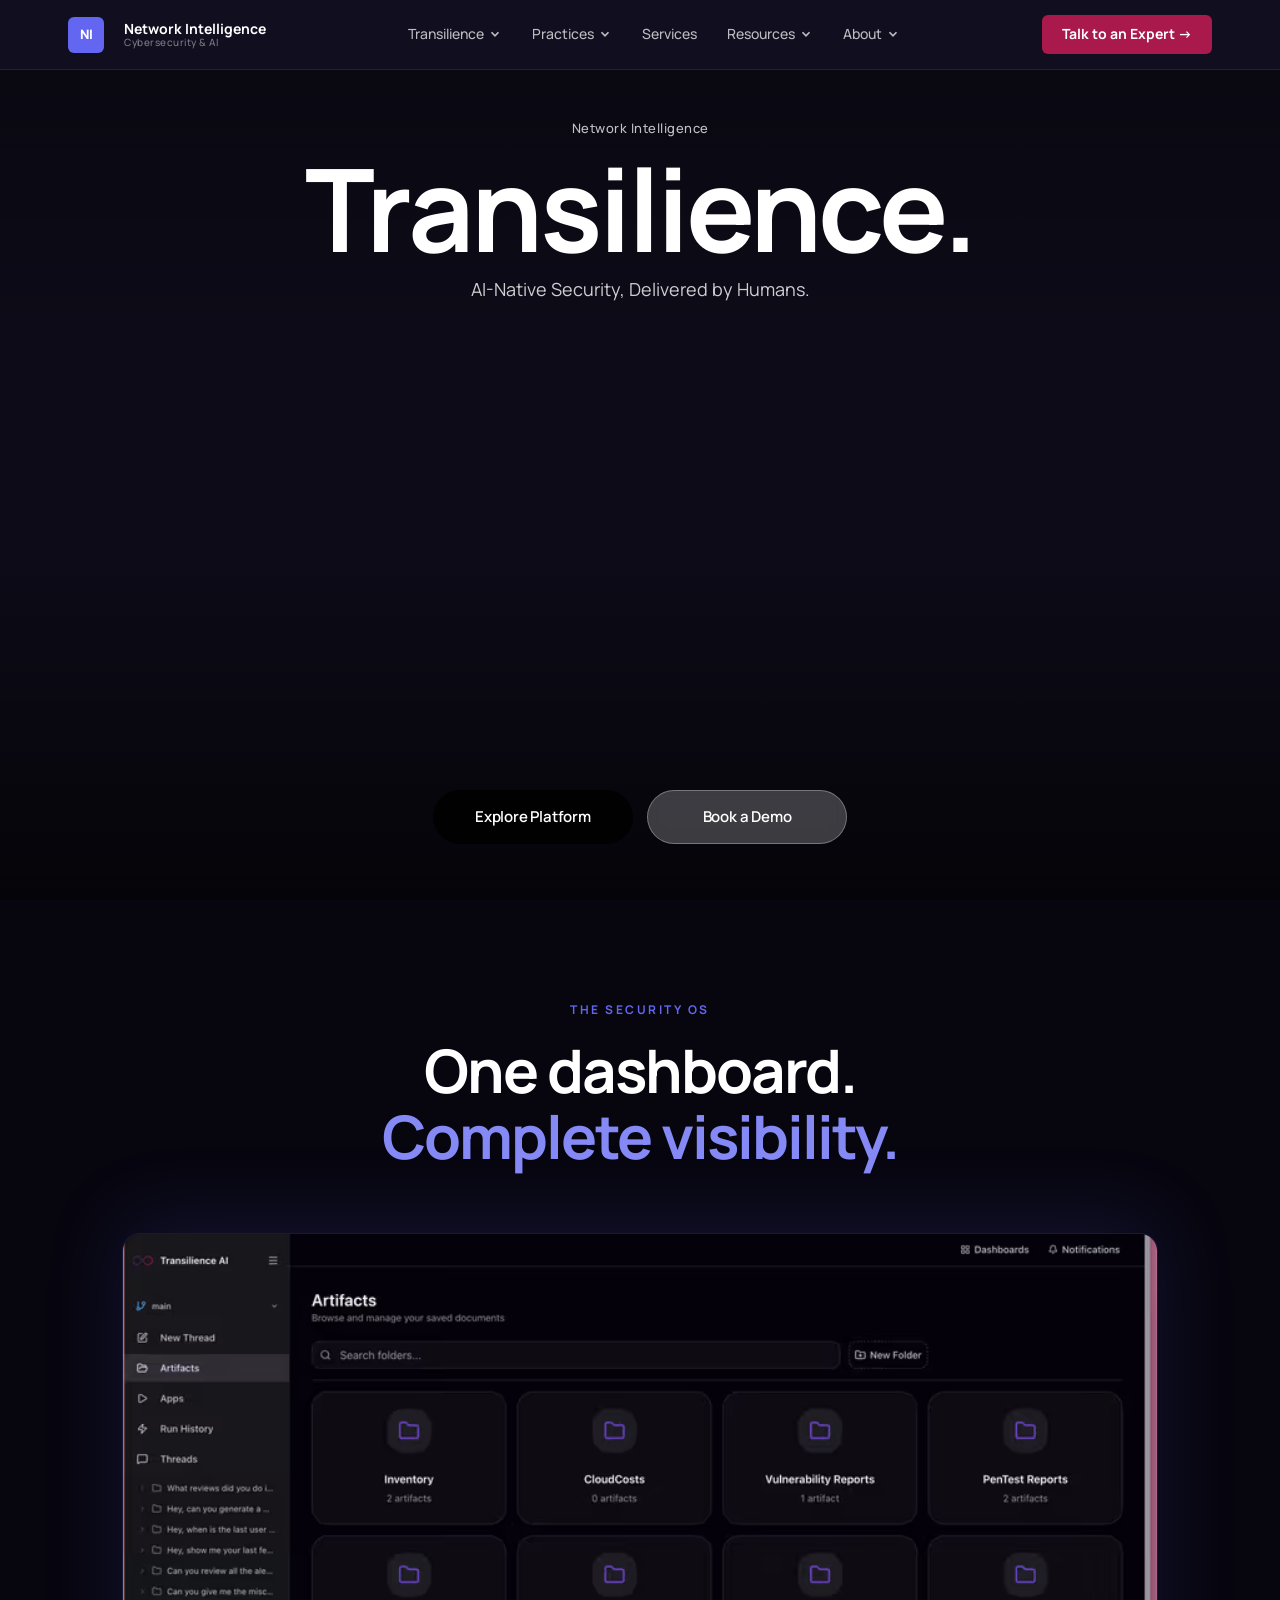
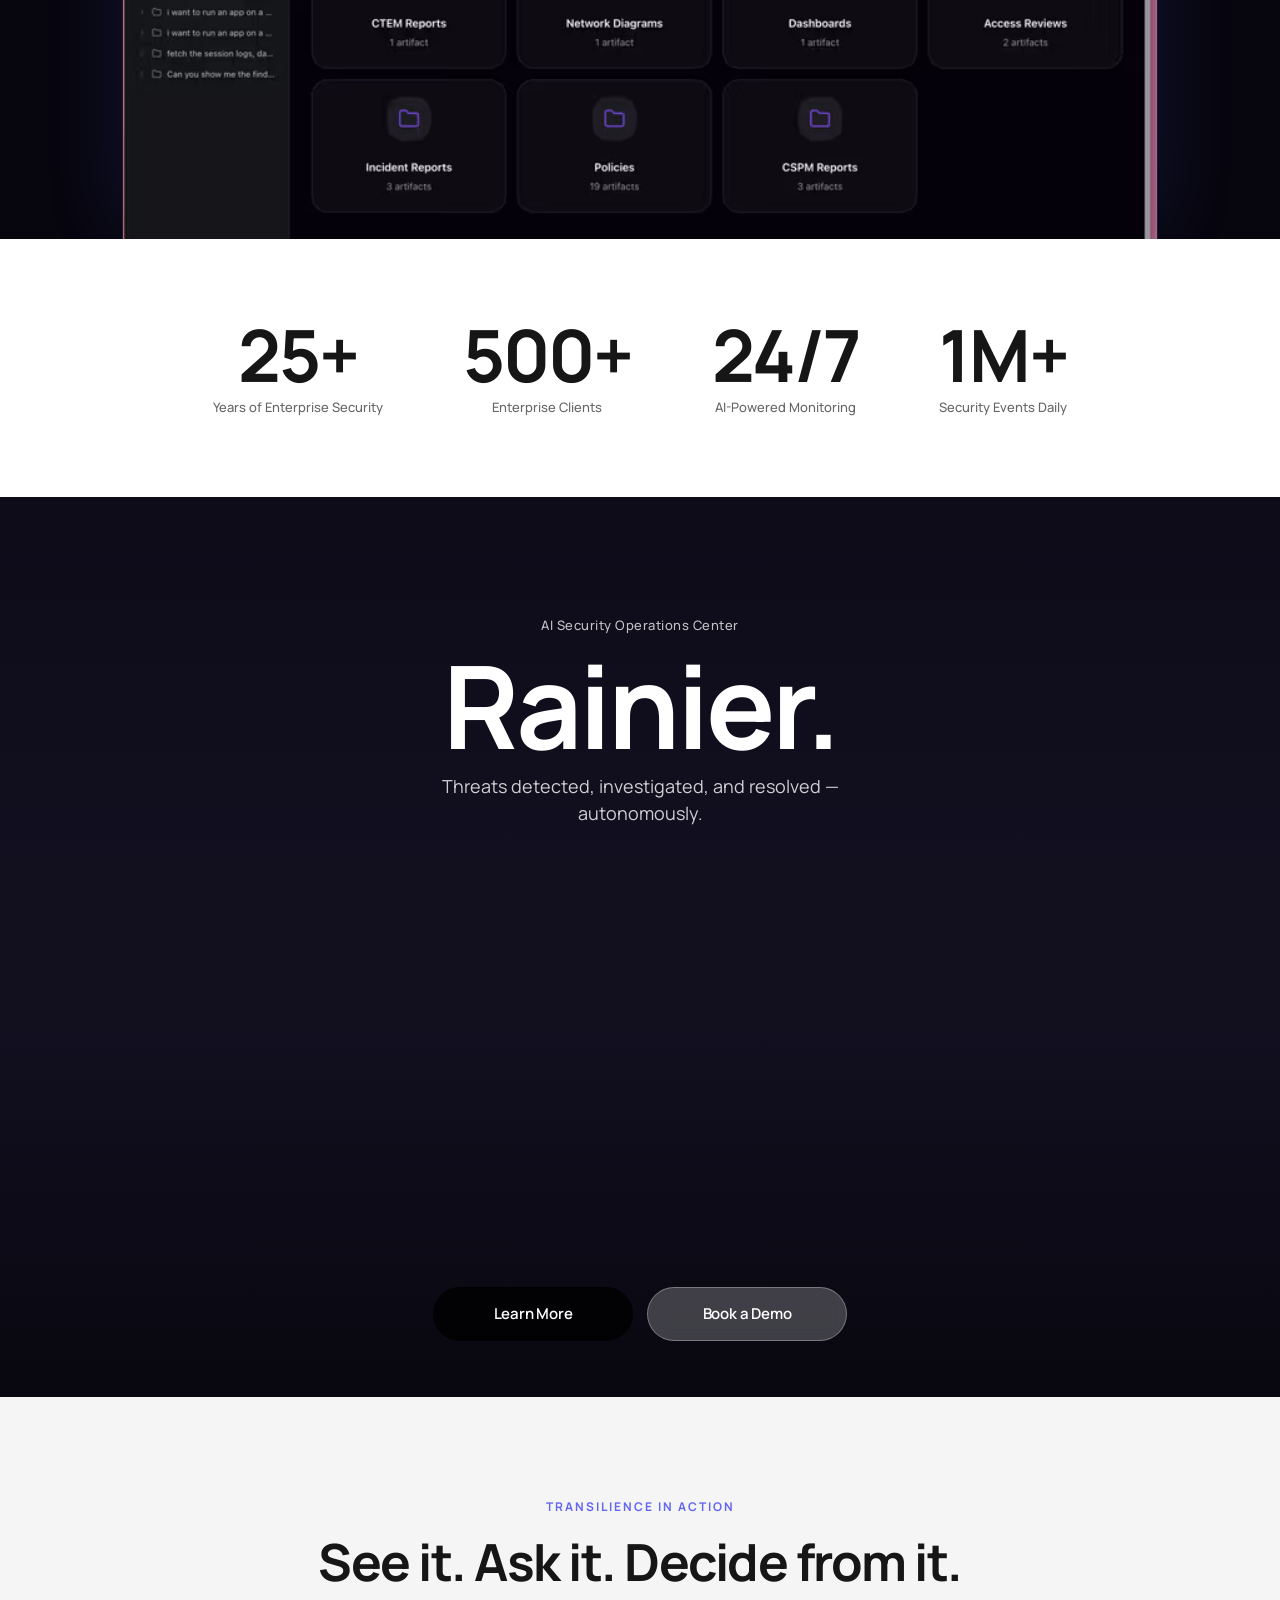
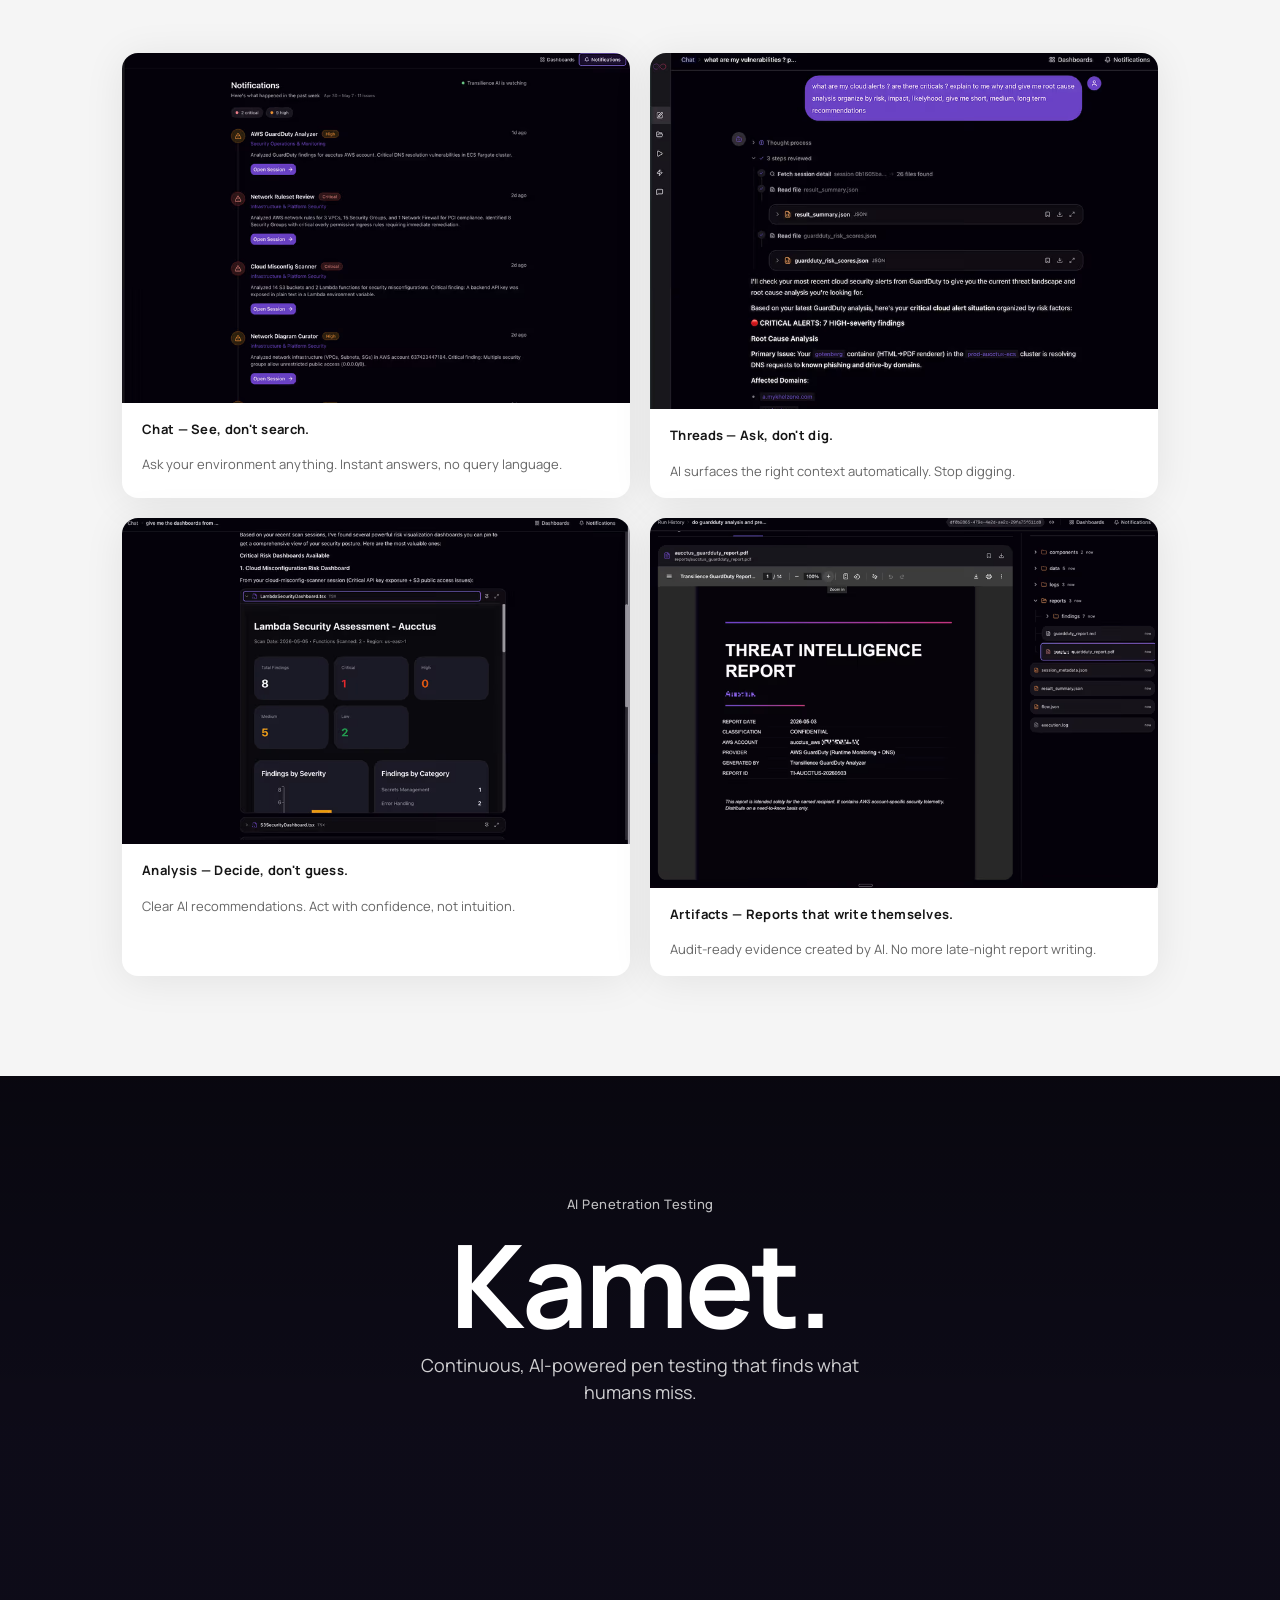
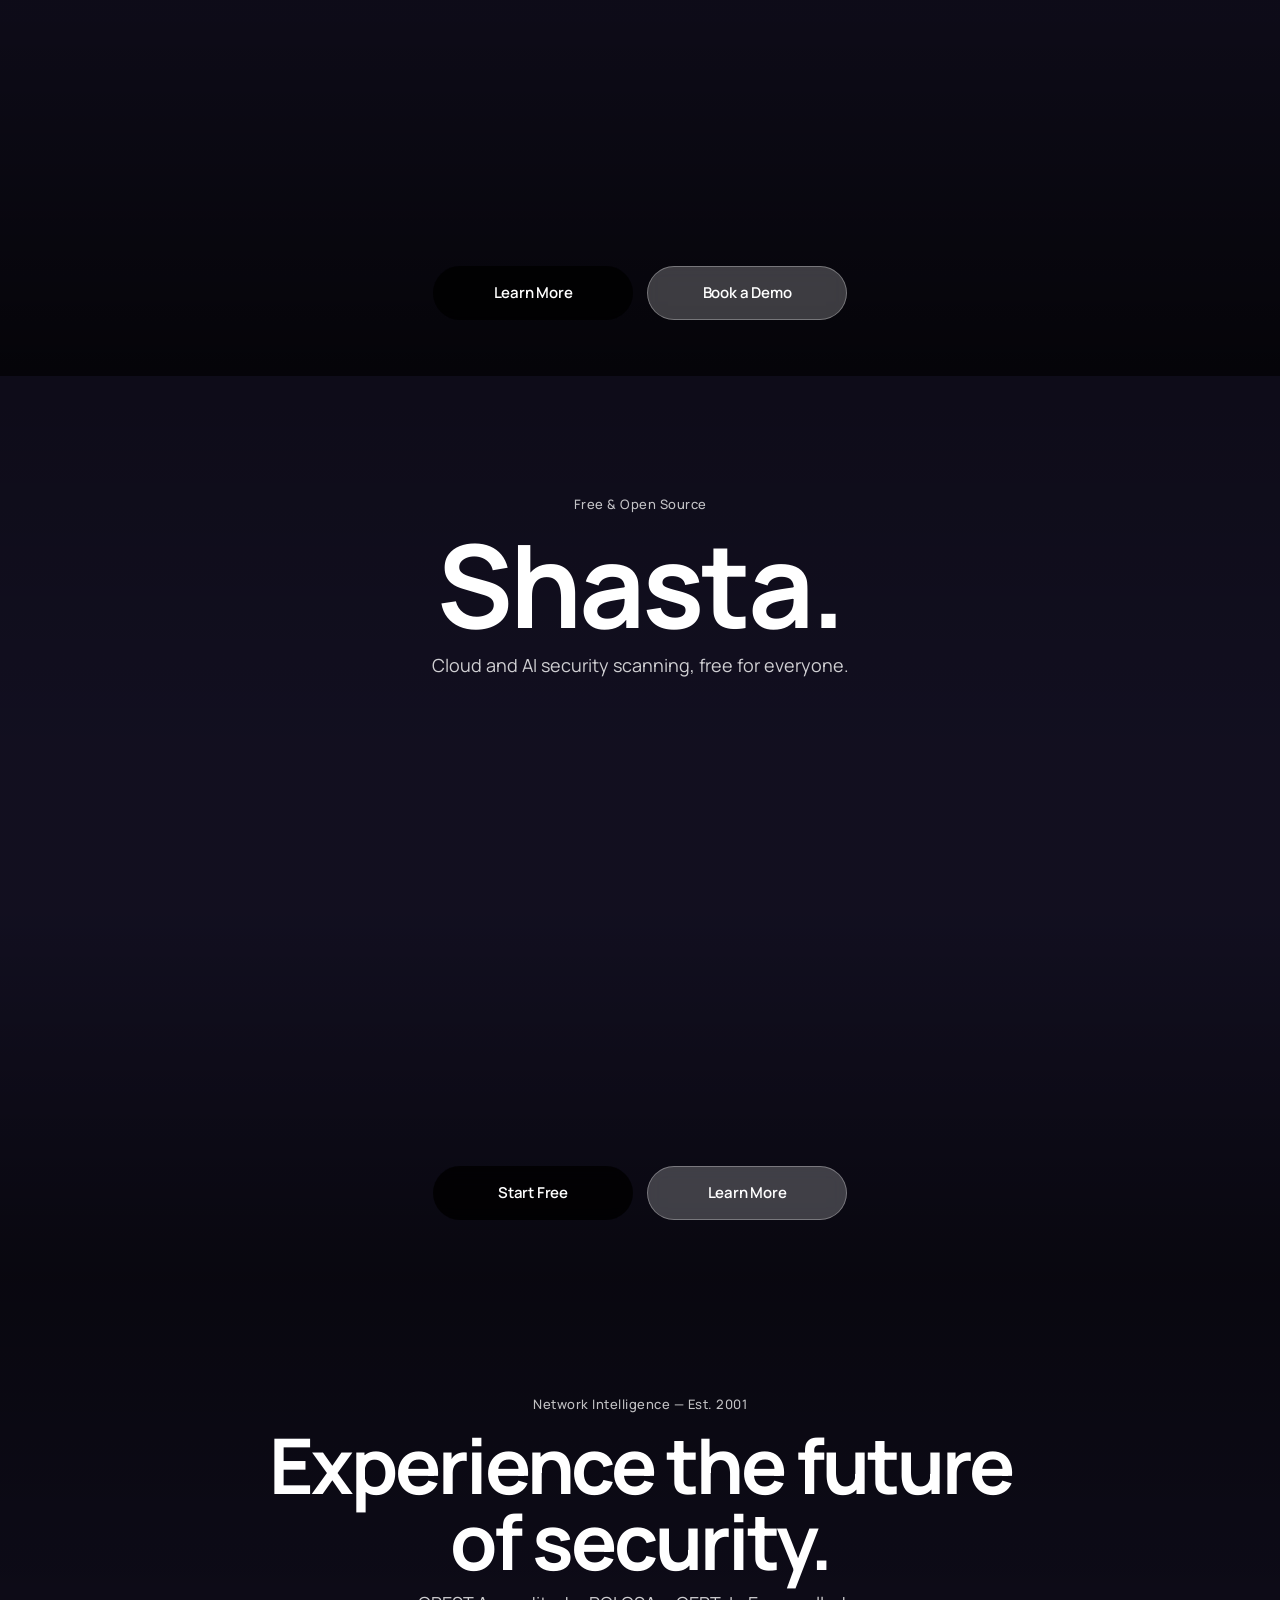
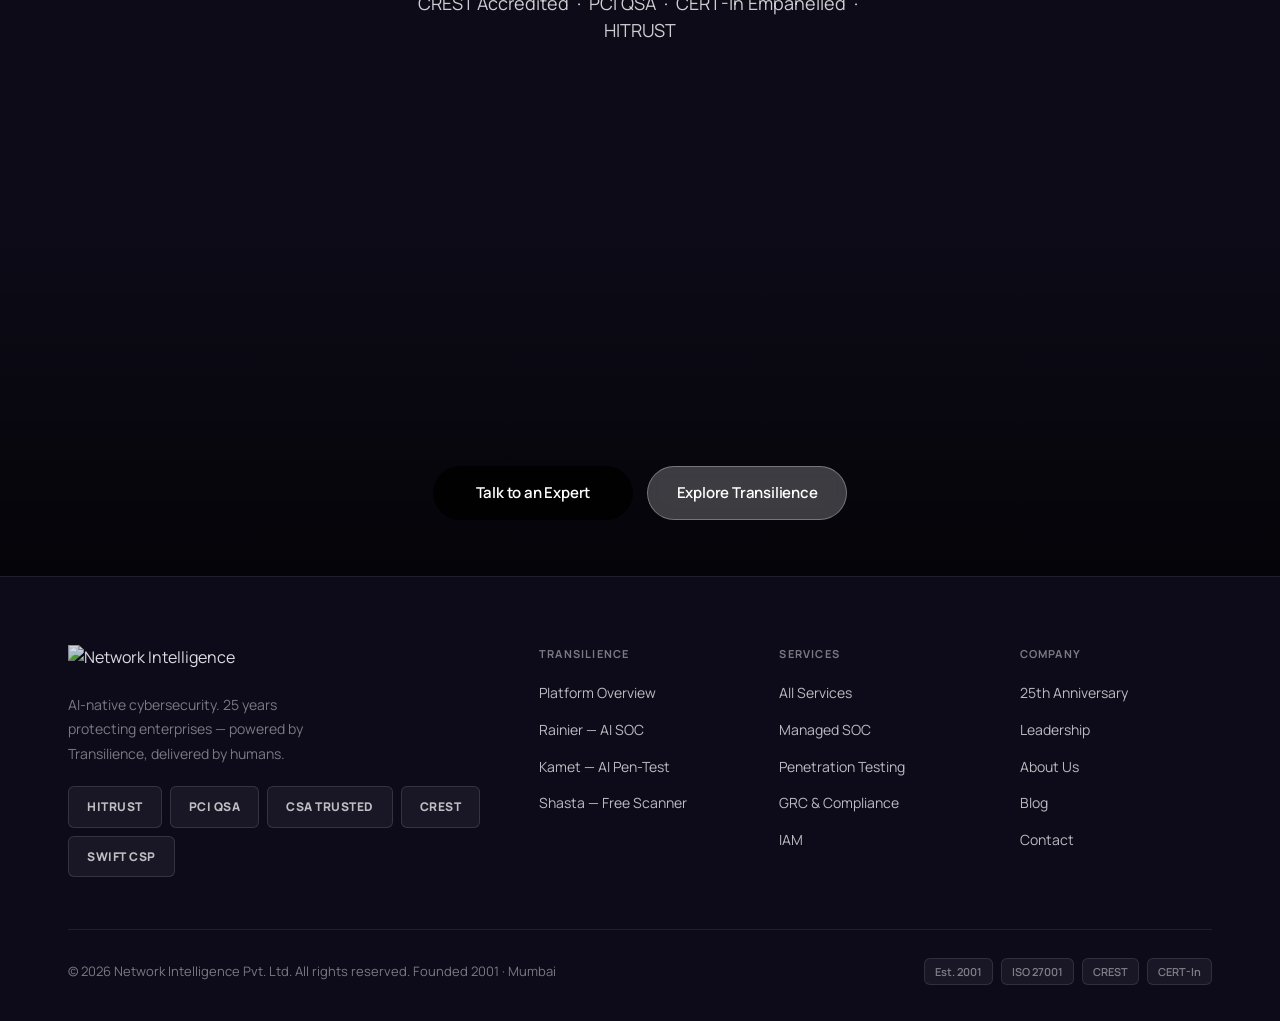
==== commit 13dc9e52: "Homepage V3 — Tesla-style cinematic redesign with stock photography Structure mirrors Tesla.com exac" ====
--- a/index.html
+++ b/index.html
@@ -1,55 +1,31 @@
 <!DOCTYPE html>
-<html lang="en">
+<html lang="en" class="tesla-page">
 <head>
   <meta charset="UTF-8"/>
   <meta name="robots" content="noindex, nofollow, noarchive"/>
   <meta name="viewport" content="width=device-width, initial-scale=1.0"/>
-  <title>Network Intelligence — AI-Powered Cybersecurity | India's Trusted Security Partner</title>
-  <meta name="description" content="Network Intelligence: 25 years of enterprise cybersecurity excellence, now AI-native. Introducing Transilience — our AI-powered security platform featuring Rainier SOC, Kamet Pen-Testing, and Shasta Cloud Scanner. CREST, PCI QSA, CERT-In certified."/>
-  <meta property="og:title" content="Network Intelligence — Cybersecurity Powered by AI, Delivered by Humans"/>
-  <meta property="og:description" content="25 years protecting India's enterprises. Now AI-native with Transilience."/>
-  <meta property="og:type" content="website"/>
-  <meta property="og:url" content="https://www.networkintelligence.ai/"/>
+  <title>Network Intelligence — AI-Native Security | Transilience</title>
+  <meta name="description" content="Transilience by Network Intelligence — the AI-native security platform that investigates, responds, and reports autonomously."/>
   <link rel="canonical" href="https://www.networkintelligence.ai/"/>
   <link rel="stylesheet" href="assets/css/main.css"/>
-  <script type="application/ld+json">
-  {
-    "@context": "https://schema.org",
-    "@type": "Organization",
-    "name": "Network Intelligence Pvt. Ltd.",
-    "url": "https://www.networkintelligence.ai",
-    "logo": "https://www.networkintelligence.ai/wp-content/uploads/2024/04/final-logo.png",
-    "description": "India's leading AI-native cybersecurity company with 25 years of enterprise security expertise. CREST Accredited, PCI QSA, CERT-In Empanelled.",
-    "foundingDate": "2001",
-    "areaServed": "IN",
-    "hasCredential": ["CREST Accredited", "PCI QSA", "HITRUST", "CSA Trusted", "SWIFT CSP", "ISO 27001", "CERT-In Empanelled"],
-    "sameAs": [
-      "https://www.linkedin.com/company/network-intelligence"
-    ]
-  }
-  </script>
 </head>
 <body>
 
-<!-- ═══ NAVIGATION ═══════════════════════════════════════════ -->
+<!-- ═══ NAVIGATION ════════════════════════════════════════════ -->
 <nav class="nav" id="mainNav">
   <div class="nav-inner">
     <a href="/ni-staging/" class="nav-logo">
-      <img
-        src="https://www.networkintelligence.ai/wp-content/uploads/2024/04/final-logo.png"
-        alt="Network Intelligence"
-        style="height:38px; width:auto; display:block;"
-        onerror="this.style.display='none'; document.getElementById('navLogoFallback').style.display='flex';">
-      <div id="navLogoFallback" style="display:none; align-items:center; gap:10px;">
+      <img src="https://www.networkintelligence.ai/wp-content/uploads/2024/04/final-logo.png"
+        alt="Network Intelligence" style="height:38px;width:auto;display:block;"
+        onerror="this.style.display='none';document.getElementById('navLogoFallback').style.display='flex';">
+      <div id="navLogoFallback" style="display:none;align-items:center;gap:10px;">
         <div class="ni-mark">NI</div>
         <div class="logo-name">Network Intelligence<span class="sub">Cybersecurity &amp; AI</span></div>
       </div>
     </a>
-
     <div class="nav-links">
       <div class="nav-dropdown">
-        <div class="dropdown-toggle">
-          Transilience
+        <div class="dropdown-toggle">Transilience
           <svg viewBox="0 0 16 16" fill="none" stroke="currentColor" stroke-width="2"><path d="M4 6l4 4 4-4"/></svg>
         </div>
         <div class="dropdown-menu">
@@ -60,8 +36,7 @@
         </div>
       </div>
       <div class="nav-dropdown">
-        <div class="dropdown-toggle">
-          Practices
+        <div class="dropdown-toggle">Practices
           <svg viewBox="0 0 16 16" fill="none" stroke="currentColor" stroke-width="2"><path d="M4 6l4 4 4-4"/></svg>
         </div>
         <div class="dropdown-menu">
@@ -74,8 +49,7 @@
       </div>
       <a href="https://www.networkintelligence.ai/services/" class="nav-links-a">Services</a>
       <div class="nav-dropdown">
-        <div class="dropdown-toggle">
-          Resources
+        <div class="dropdown-toggle">Resources
           <svg viewBox="0 0 16 16" fill="none" stroke="currentColor" stroke-width="2"><path d="M4 6l4 4 4-4"/></svg>
         </div>
         <div class="dropdown-menu">
@@ -86,8 +60,7 @@
         </div>
       </div>
       <div class="nav-dropdown">
-        <div class="dropdown-toggle">
-          About
+        <div class="dropdown-toggle">About
           <svg viewBox="0 0 16 16" fill="none" stroke="currentColor" stroke-width="2"><path d="M4 6l4 4 4-4"/></svg>
         </div>
         <div class="dropdown-menu">
@@ -97,12 +70,9 @@
         </div>
       </div>
     </div>
-
     <div class="nav-right">
       <a href="https://www.networkintelligence.ai/contact/" class="nav-cta nav-cta-cta">Talk to an Expert →</a>
-      <div class="nav-toggle" id="navToggle" onclick="toggleMobileMenu()">
-        <span></span><span></span><span></span>
-      </div>
+      <div class="nav-toggle" id="navToggle" onclick="toggleMobileMenu()"><span></span><span></span><span></span></div>
     </div>
   </div>
 </nav>
@@ -118,104 +88,124 @@
   <a href="https://www.networkintelligence.ai/contact/" class="btn-cta" style="display:block;text-align:center;margin-top:20px;">Talk to an Expert →</a>
 </div>
 
-<!-- ═══ HERO V2 ════════════════════════════════════════════════ -->
-<section class="hero-v2">
-  <div class="hv2-bg"></div>
-  <div class="hv2-content">
-    <div class="hv2-eyebrow">Introducing Transilience</div>
-    <h1 class="hv2-h1">AI-Native<br><em>Security.</em></h1>
-    <p class="hv2-sub">The security platform that investigates threats, generates reports, and responds — autonomously.</p>
-    <a href="/ni-staging/transilience/" class="hv2-cta">Explore Transilience →</a>
-  </div>
-  <div class="hv2-product">
-    <div class="hv2-product-inner">
-      <img src="assets/img/dashboard.avif" alt="Transilience — AI Security Dashboard" loading="eager"/>
-    </div>
-  </div>
-</section>
-
-<!-- ═══ STATEMENT ══════════════════════════════════════════════ -->
-<div class="v2-statement">
+<!-- ═══ HERO — TRANSILIENCE ════════════════════════════════════ -->
+<section class="ts-section" style="background-image:url('https://images.unsplash.com/photo-1558494949-ef010cbdcc31?auto=format&fit=crop&w=1920&q=85');">
+  <div class="ts-overlay ts-overlay-dark"></div>
+  <div class="ts-top">
+    <div class="ts-eyebrow">Network Intelligence</div>
+    <h1 class="ts-h1">Transilience.</h1>
+    <p class="ts-sub">AI-Native Security, Delivered by Humans.</p>
+  </div>
+  <div class="ts-actions">
+    <a href="/ni-staging/transilience/" class="ts-btn-dark">Explore Platform</a>
+    <a href="https://www.networkintelligence.ai/contact/" class="ts-btn-light">Book a Demo</a>
+  </div>
+</section>
+
+<!-- ═══ PRODUCT DASHBOARD ══════════════════════════════════════ -->
+<section class="ts-product-section">
+  <div class="ts-product-header">
+    <div class="ts-product-label">The Security OS</div>
+    <h2 class="ts-product-h2">One dashboard.<br><em>Complete visibility.</em></h2>
+  </div>
+  <div class="ts-product-frame">
+    <img src="assets/img/dashboard.avif" alt="Transilience Security Dashboard"/>
+  </div>
+</section>
+
+<!-- ═══ STATS BAR ══════════════════════════════════════════════ -->
+<div class="ts-stats-bar">
+  <div class="ts-stats-inner">
+    <div><div class="ts-stat-num">25+</div><div class="ts-stat-label">Years of Enterprise Security</div></div>
+    <div><div class="ts-stat-num">500+</div><div class="ts-stat-label">Enterprise Clients</div></div>
+    <div><div class="ts-stat-num">24/7</div><div class="ts-stat-label">AI-Powered Monitoring</div></div>
+    <div><div class="ts-stat-num">1M+</div><div class="ts-stat-label">Security Events Daily</div></div>
+  </div>
+</div>
+
+<!-- ═══ RAINIER ════════════════════════════════════════════════ -->
+<section class="ts-section" style="background-image:url('https://images.unsplash.com/photo-1504384308090-c894fdcc538d?auto=format&fit=crop&w=1920&q=85');">
+  <div class="ts-overlay"></div>
+  <div class="ts-top">
+    <div class="ts-eyebrow">AI Security Operations Center</div>
+    <h1 class="ts-h1">Rainier.</h1>
+    <p class="ts-sub">Threats detected, investigated, and resolved — autonomously.</p>
+  </div>
+  <div class="ts-actions">
+    <a href="/ni-staging/transilience/rainier/" class="ts-btn-dark">Learn More</a>
+    <a href="https://www.networkintelligence.ai/contact/" class="ts-btn-light">Book a Demo</a>
+  </div>
+</section>
+
+<!-- ═══ WORKFLOW SCREENSHOTS ═══════════════════════════════════ -->
+<section class="ts-workflow-section">
   <div class="container">
-    <p>25 years of enterprise security.<br><em>Reimagined for the AI era.</em></p>
-    <a href="/ni-staging/about/25-years/">Our story →</a>
-  </div>
-</div>
-
-<!-- ═══ WORKFLOWS ══════════════════════════════════════════════ -->
-<section class="v2-workflows">
-  <div class="container">
-
-    <div class="v2-wf-row">
-      <div class="v2-wf-copy">
-        <div class="v2-wf-tag">Chat</div>
-        <h2 class="v2-wf-h2">See,<br>don't search.</h2>
-        <p class="v2-wf-p">Ask your security environment anything in plain language. Instant answers across logs, alerts, and posture data — no query language required.</p>
-      </div>
-      <div class="v2-wf-visual">
-        <img src="assets/img/see_dont_search_may7.avif" alt="Transilience Chat — See, don't search"/>
-      </div>
-    </div>
-
-    <div class="v2-wf-row v2-wf-flip">
-      <div class="v2-wf-copy">
-        <div class="v2-wf-tag">Threads</div>
-        <h2 class="v2-wf-h2">Ask,<br>don't dig.</h2>
-        <p class="v2-wf-p">AI-driven investigation threads surface the right context automatically. Stop digging through dashboards. Start getting answers.</p>
-      </div>
-      <div class="v2-wf-visual">
-        <img src="assets/img/ask_dont_dig_may7b.avif" alt="Transilience Threads — Ask, don't dig"/>
-      </div>
-    </div>
-
-    <div class="v2-wf-row">
-      <div class="v2-wf-copy">
-        <div class="v2-wf-tag">Analysis</div>
-        <h2 class="v2-wf-h2">Decide,<br>don't guess.</h2>
-        <p class="v2-wf-p">Deep AI-powered analysis of threats, trends, and risk. Clear recommendations that let you act with confidence — not intuition.</p>
-      </div>
-      <div class="v2-wf-visual">
-        <img src="assets/img/decide_dont_guess_may7.avif" alt="Transilience Analysis — Decide, don't guess"/>
-      </div>
-    </div>
-
-    <div class="v2-wf-row v2-wf-flip">
-      <div class="v2-wf-copy">
-        <div class="v2-wf-tag">Artifacts</div>
-        <h2 class="v2-wf-h2">Reports that<br>write themselves.</h2>
-        <p class="v2-wf-p">Audit-ready evidence and compliance artifacts — created by AI agents, ready to share with stakeholders. No more Friday nights writing reports.</p>
-      </div>
-      <div class="v2-wf-visual">
-        <img src="assets/img/threat intel report.avif" alt="Transilience Artifacts — Threat Intelligence Report"/>
-      </div>
-    </div>
-
-  </div>
-</section>
-
-<!-- ═══ SHASTA FREE ═════════════════════════════════════════════ -->
-<section class="v2-shasta">
-  <div class="container">
-    <div class="v2-shasta-inner">
-      <div class="v2-wf-copy">
-        <div class="v2-wf-tag" style="color:var(--green);">Free &amp; Open Source</div>
-        <h2 class="v2-wf-h2">Start<br>for free.</h2>
-        <p class="v2-wf-p">Shasta scans your cloud and AI infrastructure for security gaps — free, open-source, no credit card. See your exposure in minutes.</p>
-        <a href="/ni-staging/transilience/shasta/" class="v2-btn-free">Try Shasta Free →</a>
-      </div>
-      <div class="v2-shasta-visual">
-        <img src="assets/img/Open source platform Transilience.png" alt="Shasta — Open Source Security Scanner"/>
-      </div>
-    </div>
-  </div>
-</section>
-
-<!-- ═══ FINAL CTA ═══════════════════════════════════════════════ -->
-<section class="v2-final-cta">
-  <div class="container">
-    <h2 class="v2-fcs-h2">Ready to<br>see it?</h2>
-    <p class="v2-fcs-sub">No pitch decks. Just a real conversation about your security.</p>
-    <a href="https://www.networkintelligence.ai/contact/" class="v2-btn-cta">Talk to us →</a>
+    <div class="ts-wf-label">Transilience in Action</div>
+    <h2 class="ts-wf-title">See it. Ask it. Decide from it.</h2>
+    <div class="ts-wf-grid">
+      <div class="ts-wf-card">
+        <img src="assets/img/see_dont_search_may7.avif" alt="Chat"/>
+        <div class="ts-wf-card-label">Chat &mdash; See, don't search.</div>
+        <div class="ts-wf-card-sub">Ask your environment anything. Instant answers, no query language.</div>
+      </div>
+      <div class="ts-wf-card">
+        <img src="assets/img/ask_dont_dig_may7b.avif" alt="Threads"/>
+        <div class="ts-wf-card-label">Threads &mdash; Ask, don't dig.</div>
+        <div class="ts-wf-card-sub">AI surfaces the right context automatically. Stop digging.</div>
+      </div>
+      <div class="ts-wf-card">
+        <img src="assets/img/decide_dont_guess_may7.avif" alt="Analysis"/>
+        <div class="ts-wf-card-label">Analysis &mdash; Decide, don't guess.</div>
+        <div class="ts-wf-card-sub">Clear AI recommendations. Act with confidence, not intuition.</div>
+      </div>
+      <div class="ts-wf-card">
+        <img src="assets/img/threat intel report.avif" alt="Artifacts"/>
+        <div class="ts-wf-card-label">Artifacts &mdash; Reports that write themselves.</div>
+        <div class="ts-wf-card-sub">Audit-ready evidence created by AI. No more late-night report writing.</div>
+      </div>
+    </div>
+  </div>
+</section>
+
+<!-- ═══ KAMET ══════════════════════════════════════════════════ -->
+<section class="ts-section" style="background-image:url('https://images.unsplash.com/photo-1526374965328-7f61d4dc18c5?auto=format&fit=crop&w=1920&q=85');">
+  <div class="ts-overlay ts-overlay-dark"></div>
+  <div class="ts-top">
+    <div class="ts-eyebrow">AI Penetration Testing</div>
+    <h1 class="ts-h1">Kamet.</h1>
+    <p class="ts-sub">Continuous, AI-powered pen testing that finds what humans miss.</p>
+  </div>
+  <div class="ts-actions">
+    <a href="/ni-staging/transilience/kamet/" class="ts-btn-dark">Learn More</a>
+    <a href="https://www.networkintelligence.ai/contact/" class="ts-btn-light">Book a Demo</a>
+  </div>
+</section>
+
+<!-- ═══ SHASTA ═════════════════════════════════════════════════ -->
+<section class="ts-section" style="background-image:url('https://images.unsplash.com/photo-1451187580459-43490279c0fa?auto=format&fit=crop&w=1920&q=85');">
+  <div class="ts-overlay"></div>
+  <div class="ts-top">
+    <div class="ts-eyebrow">Free &amp; Open Source</div>
+    <h1 class="ts-h1">Shasta.</h1>
+    <p class="ts-sub">Cloud and AI security scanning, free for everyone.</p>
+  </div>
+  <div class="ts-actions">
+    <a href="/ni-staging/transilience/shasta/" class="ts-btn-dark">Start Free</a>
+    <a href="/ni-staging/transilience/shasta/" class="ts-btn-light">Learn More</a>
+  </div>
+</section>
+
+<!-- ═══ CLOSING CTA ════════════════════════════════════════════ -->
+<section class="ts-section" style="background-image:url('https://images.unsplash.com/photo-1550751827-4bd374c3f58b?auto=format&fit=crop&w=1920&q=85');">
+  <div class="ts-overlay ts-overlay-dark"></div>
+  <div class="ts-top">
+    <div class="ts-eyebrow">Network Intelligence &mdash; Est. 2001</div>
+    <h1 class="ts-h1" style="font-size:clamp(38px,6vw,80px);">Experience the future<br>of security.</h1>
+    <p class="ts-sub">CREST Accredited &nbsp;&middot;&nbsp; PCI QSA &nbsp;&middot;&nbsp; CERT-In Empanelled &nbsp;&middot;&nbsp; HITRUST</p>
+  </div>
+  <div class="ts-actions">
+    <a href="https://www.networkintelligence.ai/contact/" class="ts-btn-dark">Talk to an Expert</a>
+    <a href="/ni-staging/transilience/" class="ts-btn-light">Explore Transilience</a>
   </div>
 </section>
 
@@ -225,22 +215,11 @@
     <div class="footer-grid">
       <div class="footer-brand">
         <div class="footer-logo" style="margin-bottom:16px;">
-          <img
-            src="https://www.networkintelligence.ai/wp-content/uploads/2024/04/final-logo.png"
-            alt="Network Intelligence"
-            style="height:32px; width:auto; opacity:0.85;"
-            onerror="this.style.display='none'; document.getElementById('footerLogoFallback').style.display='flex';">
-          <div id="footerLogoFallback" style="display:none; align-items:center; gap:8px;">
-            <div class="ni-mark">NI</div>
-            <span style="font-size:14px; font-weight:700; color:var(--text);">Network Intelligence</span>
-          </div>
-        </div>
-        <p>
-          India's AI-native cybersecurity leader. 25 years protecting enterprises
-          with intelligent security — powered by Transilience, delivered by humans.
-          CREST Accredited · PCI QSA · CERT-In Empanelled.
-        </p>
-        <div style="margin-top:20px; display:flex; flex-wrap:wrap; gap:8px;">
+          <img src="https://www.networkintelligence.ai/wp-content/uploads/2024/04/final-logo.png"
+            alt="Network Intelligence" style="height:32px;width:auto;opacity:0.85;">
+        </div>
+        <p>AI-native cybersecurity. 25 years protecting enterprises — powered by Transilience, delivered by humans.</p>
+        <div style="margin-top:20px;display:flex;flex-wrap:wrap;gap:8px;">
           <span class="cert-badge">HITRUST</span>
           <span class="cert-badge">PCI QSA</span>
           <span class="cert-badge">CSA Trusted</span>
@@ -248,49 +227,32 @@
           <span class="cert-badge">SWIFT CSP</span>
         </div>
       </div>
-
-      <div class="footer-col">
-        <h5>Transilience</h5>
-        <ul>
-          <li><a href="/ni-staging/transilience/">Platform Overview</a></li>
-          <li><a href="/ni-staging/transilience/rainier/">Rainier — AI SOC</a></li>
-          <li><a href="/ni-staging/transilience/kamet/">Kamet — AI Pen-Test</a></li>
-          <li><a href="/ni-staging/transilience/shasta/">Shasta — Free Scanner</a></li>
-          <li><a href="#">AI-TPRM (Coming Soon)</a></li>
-        </ul>
-      </div>
-
-      <div class="footer-col">
-        <h5>Services</h5>
-        <ul>
-          <li><a href="https://www.networkintelligence.ai/services/">All Services</a></li>
-          <li><a href="#">Managed SOC</a></li>
-          <li><a href="#">Penetration Testing</a></li>
-          <li><a href="#">OT / ICS Security</a></li>
-          <li><a href="#">GRC &amp; Compliance</a></li>
-          <li><a href="#">IAM</a></li>
-        </ul>
-      </div>
-
-      <div class="footer-col">
-        <h5>Company</h5>
-        <ul>
-          <li><a href="/ni-staging/about/25-years/">25th Anniversary</a></li>
-          <li><a href="/ni-staging/about/leadership/">Leadership</a></li>
-          <li><a href="https://www.networkintelligence.ai/about-us/">About Us</a></li>
-          <li><a href="https://www.networkintelligence.ai/blogs/">Blog</a></li>
-          <li><a href="https://www.networkintelligence.ai/contact/">Contact Us</a></li>
-          <li><a href="#">Careers</a></li>
-        </ul>
-      </div>
-    </div>
-
+      <div class="footer-col"><h5>Transilience</h5><ul>
+        <li><a href="/ni-staging/transilience/">Platform Overview</a></li>
+        <li><a href="/ni-staging/transilience/rainier/">Rainier — AI SOC</a></li>
+        <li><a href="/ni-staging/transilience/kamet/">Kamet — AI Pen-Test</a></li>
+        <li><a href="/ni-staging/transilience/shasta/">Shasta — Free Scanner</a></li>
+      </ul></div>
+      <div class="footer-col"><h5>Services</h5><ul>
+        <li><a href="https://www.networkintelligence.ai/services/">All Services</a></li>
+        <li><a href="#">Managed SOC</a></li>
+        <li><a href="#">Penetration Testing</a></li>
+        <li><a href="#">GRC &amp; Compliance</a></li>
+        <li><a href="#">IAM</a></li>
+      </ul></div>
+      <div class="footer-col"><h5>Company</h5><ul>
+        <li><a href="/ni-staging/about/25-years/">25th Anniversary</a></li>
+        <li><a href="/ni-staging/about/leadership/">Leadership</a></li>
+        <li><a href="https://www.networkintelligence.ai/about-us/">About Us</a></li>
+        <li><a href="https://www.networkintelligence.ai/resources/blogs/">Blog</a></li>
+        <li><a href="https://www.networkintelligence.ai/contact/">Contact</a></li>
+      </ul></div>
+    </div>
     <div class="footer-bottom">
-      <p>© 2026 Network Intelligence Pvt. Ltd. All rights reserved. | Founded 2001 | Mumbai, India</p>
+      <p>&copy; 2026 Network Intelligence Pvt. Ltd. All rights reserved. Founded 2001 &middot; Mumbai</p>
       <div class="footer-badges">
         <span class="f-badge">Est. 2001</span>
         <span class="f-badge">ISO 27001</span>
-        <span class="f-badge">PCI DSS QSA</span>
         <span class="f-badge">CREST</span>
         <span class="f-badge">CERT-In</span>
       </div>
@@ -299,23 +261,11 @@
 </footer>
 
 <script>
-// Nav scroll effect
 const nav = document.getElementById('mainNav');
-window.addEventListener('scroll', () => {
-  nav.classList.toggle('scrolled', window.scrollY > 20);
-});
-
-// Mobile menu
-function toggleMobileMenu() {
-  document.getElementById('mobileMenu').classList.toggle('open');
-}
-
-// Scroll animations
-const observer = new IntersectionObserver((entries) => {
-  entries.forEach(e => { if (e.isIntersecting) e.target.classList.add('visible'); });
-}, { threshold: 0.08 });
-document.querySelectorAll('.fade-up').forEach(el => observer.observe(el));
+window.addEventListener('scroll', () => { nav.classList.toggle('scrolled', window.scrollY > 20); });
+function toggleMobileMenu() { document.getElementById('mobileMenu').classList.toggle('open'); }
+const obs = new IntersectionObserver(e => e.forEach(x => { if(x.isIntersecting) x.target.classList.add('visible'); }), {threshold:0.08});
+document.querySelectorAll('.fade-up').forEach(el => obs.observe(el));
 </script>
-
 </body>
-</html>
+</html>
--- a/assets/css/main.css
+++ b/assets/css/main.css
@@ -1126,3 +1126,208 @@
   .v2-wf-h2 { letter-spacing: -1.5px; }
   .v2-fcs-h2 { letter-spacing: -1.5px; }
 }
+
+/* ═══════════════════════════════════════════════════════════
+   HOMEPAGE V3 — Tesla-Style
+   Full-bleed sections, scroll-snap, cinematic photography
+   ═══════════════════════════════════════════════════════════ */
+
+/* Scroll snap container */
+html.tesla-page { scroll-snap-type: y mandatory; }
+.tesla-page body { overflow-x: hidden; }
+
+/* ─── TESLA SECTIONS ─────────────────────────────────────── */
+.ts-section {
+  height: 100svh; min-height: 600px;
+  scroll-snap-align: start;
+  position: relative;
+  display: flex; flex-direction: column;
+  align-items: center; justify-content: space-between;
+  background-size: cover; background-position: center; background-repeat: no-repeat;
+  text-align: center;
+  padding: calc(var(--nav-h) + 48px) 24px 56px;
+}
+.ts-overlay {
+  position: absolute; inset: 0; z-index: 0;
+  background: linear-gradient(
+    180deg,
+    rgba(0,0,0,0.28) 0%,
+    rgba(0,0,0,0.08) 40%,
+    rgba(0,0,0,0.08) 60%,
+    rgba(0,0,0,0.55) 100%
+  );
+}
+.ts-overlay-dark {
+  background: linear-gradient(
+    180deg,
+    rgba(0,0,0,0.55) 0%,
+    rgba(0,0,0,0.30) 40%,
+    rgba(0,0,0,0.30) 60%,
+    rgba(0,0,0,0.75) 100%
+  );
+}
+/* Section content: eyebrow + name at top, buttons at bottom */
+.ts-top {
+  position: relative; z-index: 1;
+  display: flex; flex-direction: column; align-items: center;
+}
+.ts-eyebrow {
+  font-size: 13px; font-weight: 500;
+  color: rgba(255,255,255,0.75);
+  letter-spacing: 0.5px; margin-bottom: 12px;
+}
+.ts-h1 {
+  font-size: clamp(52px, 9vw, 116px);
+  font-weight: 700; letter-spacing: -3px;
+  color: #fff; line-height: 1;
+  margin-bottom: 10px;
+}
+.ts-h1-dark { color: #161616; }
+.ts-sub {
+  font-size: clamp(14px, 1.6vw, 18px);
+  color: rgba(255,255,255,0.80);
+  font-weight: 400; line-height: 1.5;
+  max-width: 480px;
+}
+.ts-sub-dark { color: rgba(0,0,0,0.6); }
+.ts-actions {
+  position: relative; z-index: 1;
+  display: flex; gap: 14px; flex-wrap: wrap; justify-content: center;
+}
+.ts-btn-dark {
+  display: inline-flex; align-items: center; justify-content: center;
+  min-width: 200px; padding: 14px 28px; border-radius: 100px;
+  font-size: 15px; font-weight: 600; letter-spacing: -0.2px;
+  background: rgba(0,0,0,0.8); color: #fff;
+  transition: all 0.22s; backdrop-filter: blur(8px);
+}
+.ts-btn-dark:hover { background: rgba(0,0,0,0.95); transform: scale(1.02); }
+.ts-btn-light {
+  display: inline-flex; align-items: center; justify-content: center;
+  min-width: 200px; padding: 14px 28px; border-radius: 100px;
+  font-size: 15px; font-weight: 600; letter-spacing: -0.2px;
+  background: rgba(255,255,255,0.22); color: #fff;
+  backdrop-filter: blur(8px); border: 1px solid rgba(255,255,255,0.3);
+  transition: all 0.22s;
+}
+.ts-btn-light:hover { background: rgba(255,255,255,0.32); transform: scale(1.02); }
+/* On light/white sections */
+.ts-btn-dark-solid {
+  display: inline-flex; align-items: center; justify-content: center;
+  min-width: 200px; padding: 14px 28px; border-radius: 100px;
+  font-size: 15px; font-weight: 600;
+  background: #161616; color: #fff;
+  transition: all 0.22s;
+}
+.ts-btn-dark-solid:hover { background: #333; transform: scale(1.02); }
+.ts-btn-outline-dark {
+  display: inline-flex; align-items: center; justify-content: center;
+  min-width: 200px; padding: 14px 28px; border-radius: 100px;
+  font-size: 15px; font-weight: 600;
+  border: 1px solid rgba(0,0,0,0.2); color: #161616; background: rgba(0,0,0,0.05);
+  transition: all 0.22s;
+}
+.ts-btn-outline-dark:hover { background: rgba(0,0,0,0.1); transform: scale(1.02); }
+
+/* ─── PRODUCT INTERSTITIAL ───────────────────────────────── */
+.ts-product-section {
+  scroll-snap-align: start;
+  background: #07060f;
+  padding: 100px 0 0;
+  text-align: center;
+}
+.ts-product-header { padding: 0 24px 64px; }
+.ts-product-label {
+  font-size: 12px; font-weight: 700; letter-spacing: 2.5px;
+  text-transform: uppercase; color: var(--primary);
+  margin-bottom: 18px;
+}
+.ts-product-h2 {
+  font-size: clamp(32px, 5vw, 60px);
+  font-weight: 700; letter-spacing: -2px;
+  color: #fff; line-height: 1.1;
+}
+.ts-product-h2 em { font-style: normal; color: var(--primary-light); }
+.ts-product-frame {
+  max-width: 1100px; margin: 0 auto; padding: 0 32px;
+}
+.ts-product-frame img {
+  width: 100%; display: block;
+  border-radius: 18px 18px 0 0;
+  border: 1px solid rgba(99,102,241,0.2);
+  border-bottom: none;
+  box-shadow: 0 -12px 80px rgba(99,102,241,0.15);
+}
+
+/* ─── STATS BAR (between sections) ──────────────────────── */
+.ts-stats-bar {
+  scroll-snap-align: start;
+  background: #fff; color: #161616;
+  padding: 80px 24px;
+  text-align: center;
+}
+.ts-stats-inner {
+  display: flex; justify-content: center; gap: 80px;
+  flex-wrap: wrap; max-width: 900px; margin: 0 auto;
+}
+.ts-stat-num {
+  font-size: clamp(42px, 6vw, 72px);
+  font-weight: 700; letter-spacing: -2px; color: #161616;
+  line-height: 1;
+}
+.ts-stat-label {
+  font-size: 13px; color: #666; margin-top: 6px; font-weight: 500;
+}
+
+/* ─── WORKFLOW SHOWCASE (light section) ──────────────────── */
+.ts-workflow-section {
+  scroll-snap-align: start;
+  background: #f5f5f5;
+  padding: 100px 0;
+}
+.ts-wf-label {
+  font-size: 12px; font-weight: 700; letter-spacing: 2px;
+  text-transform: uppercase; color: #6366f1;
+  margin-bottom: 16px; text-align: center;
+}
+.ts-wf-title {
+  font-size: clamp(32px, 4vw, 52px);
+  font-weight: 700; letter-spacing: -1.5px;
+  color: #161616; text-align: center;
+  margin-bottom: 64px; line-height: 1.1;
+}
+.ts-wf-grid {
+  display: grid; grid-template-columns: repeat(2, 1fr); gap: 20px;
+  max-width: 1100px; margin: 0 auto; padding: 0 32px;
+}
+.ts-wf-card {
+  background: #fff; border-radius: 16px; overflow: hidden;
+  box-shadow: 0 4px 40px rgba(0,0,0,0.08);
+}
+.ts-wf-card img { width: 100%; display: block; }
+.ts-wf-card-label {
+  padding: 16px 20px;
+  font-size: 13px; font-weight: 700; color: #161616;
+  letter-spacing: 0.3px;
+}
+.ts-wf-card-sub {
+  padding: 0 20px 16px;
+  font-size: 13px; color: #666; line-height: 1.5;
+}
+
+/* ─── TESLA RESPONSIVE ───────────────────────────────────── */
+@media (max-width: 768px) {
+  .ts-section { padding: calc(var(--nav-h) + 32px) 20px 44px; }
+  .ts-h1 { letter-spacing: -1.5px; }
+  .ts-actions { gap: 10px; }
+  .ts-btn-dark, .ts-btn-light, .ts-btn-dark-solid, .ts-btn-outline-dark {
+    min-width: 160px; padding: 12px 20px; font-size: 14px;
+  }
+  .ts-stats-inner { gap: 40px; }
+  .ts-wf-grid { grid-template-columns: 1fr; }
+  .ts-product-frame { padding: 0 16px; }
+}
+@media (max-width: 480px) {
+  .ts-actions { flex-direction: column; align-items: center; }
+  .ts-btn-dark, .ts-btn-light, .ts-btn-dark-solid, .ts-btn-outline-dark { width: 100%; max-width: 300px; }
+}
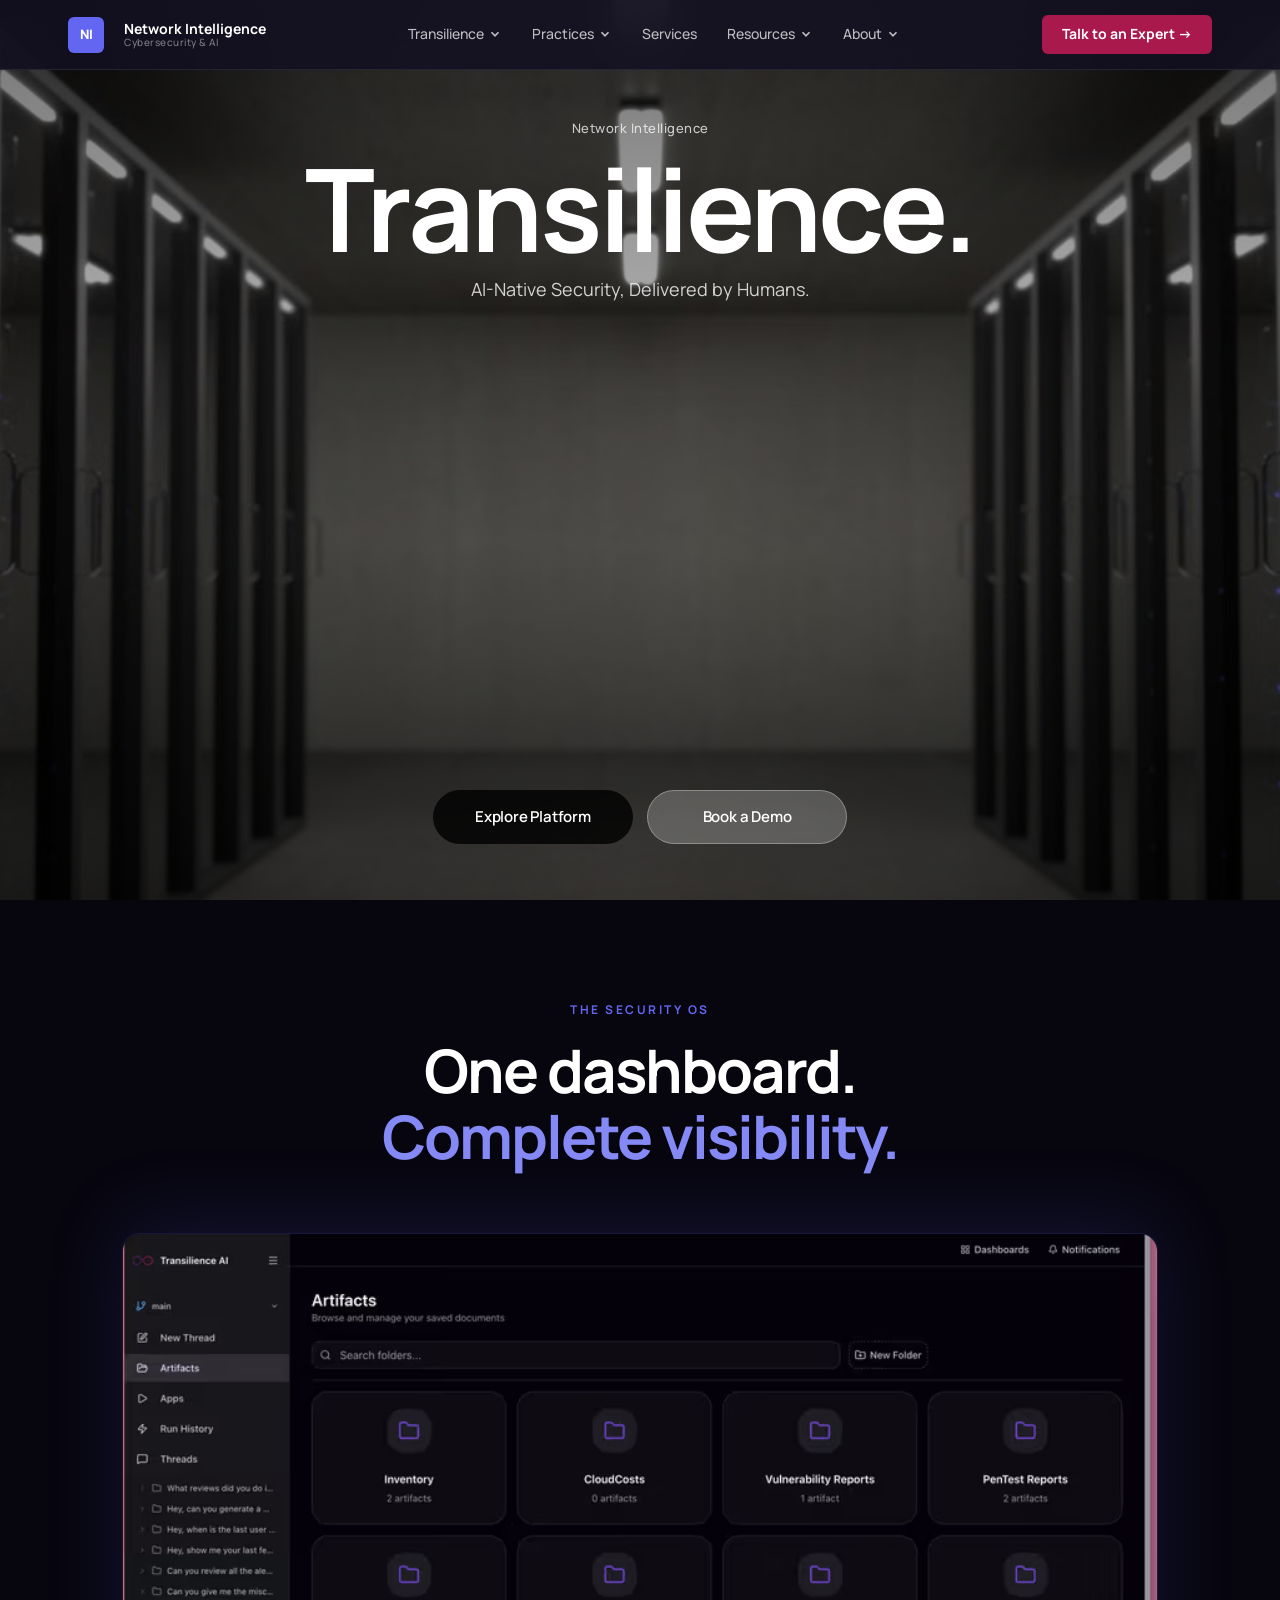
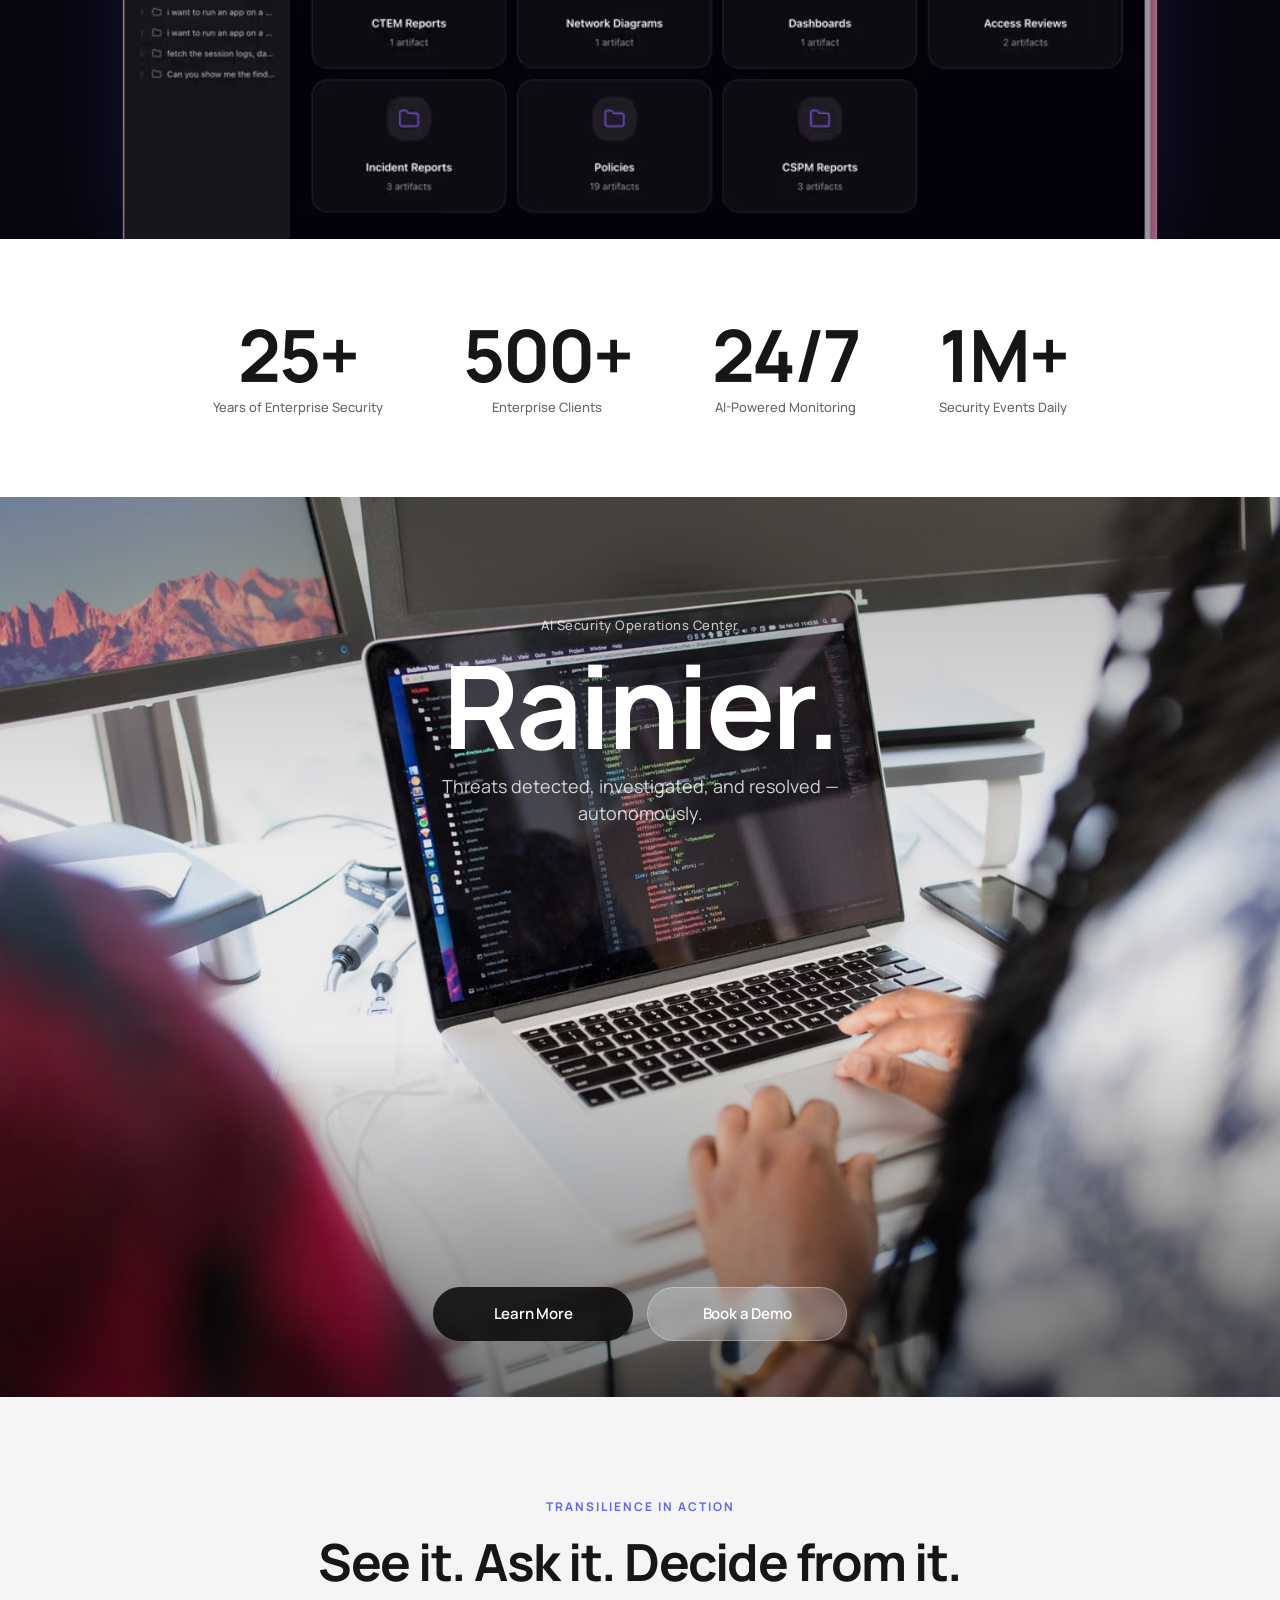
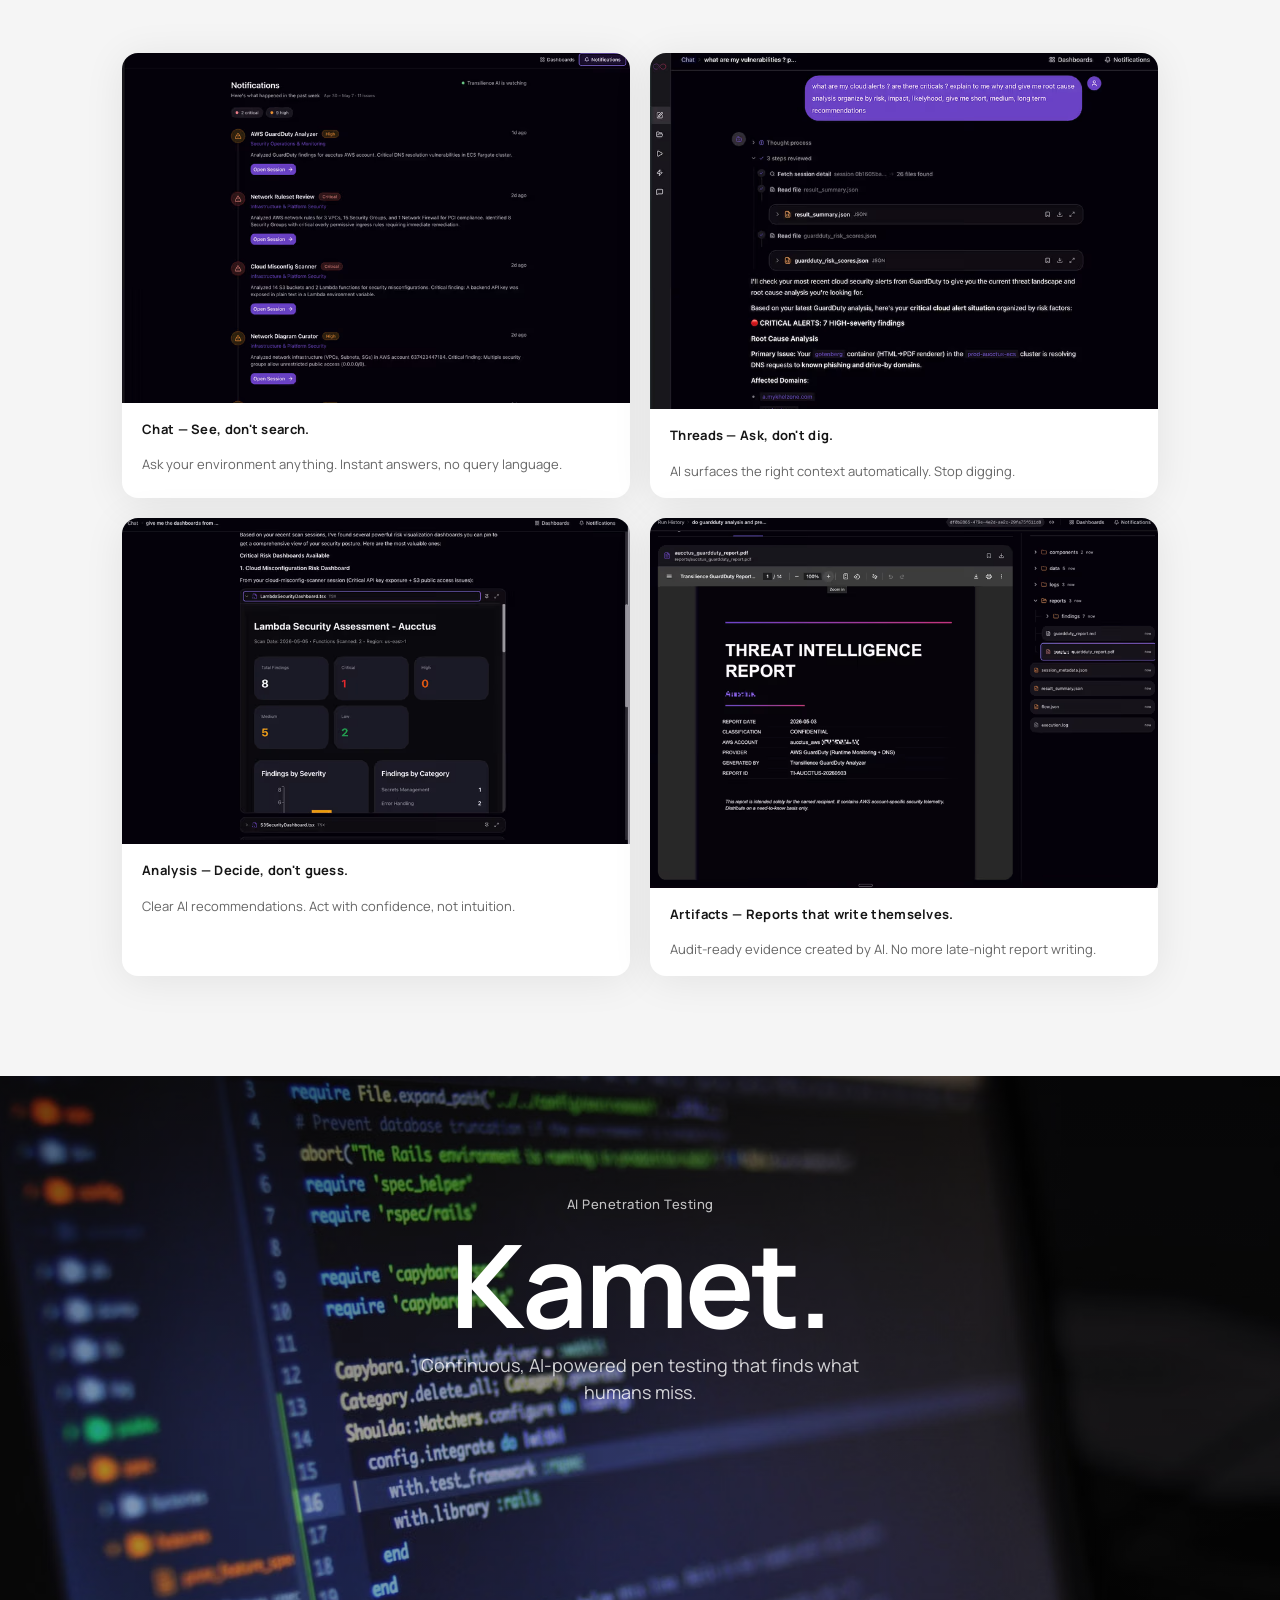
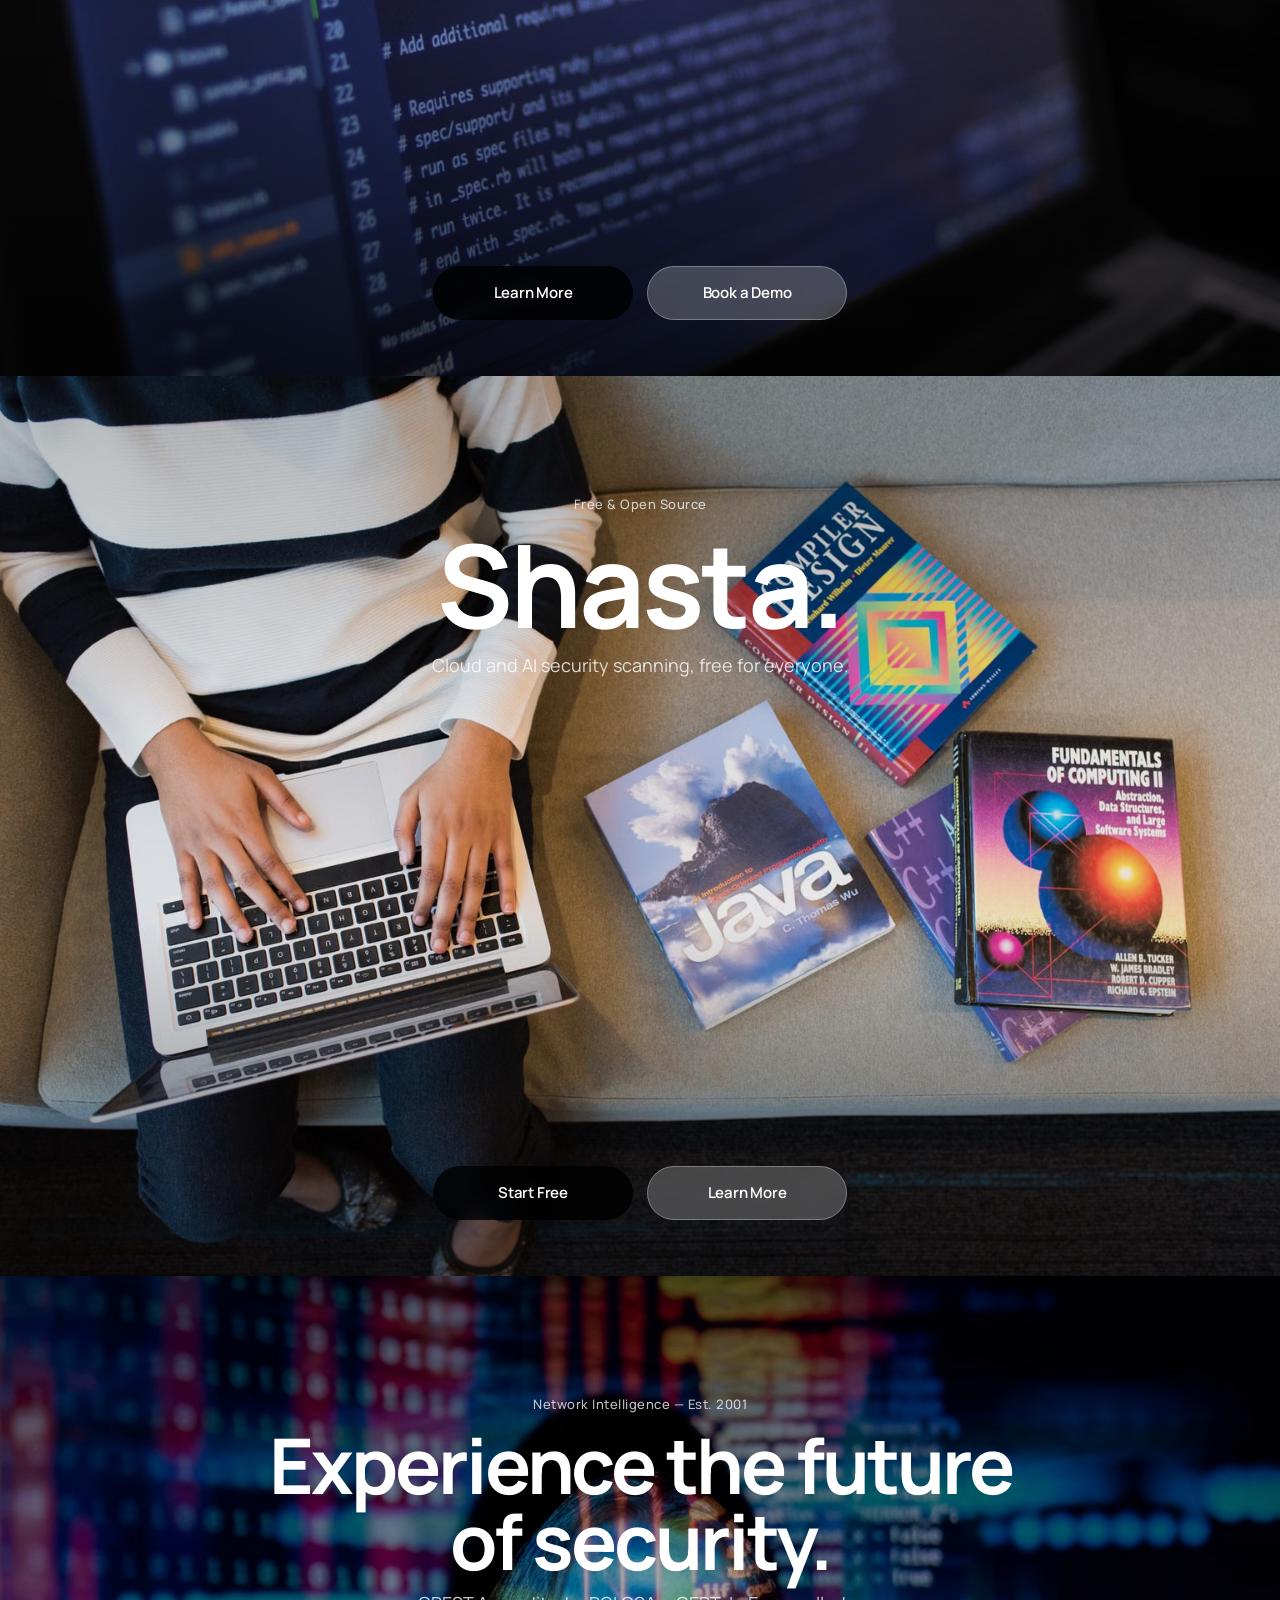
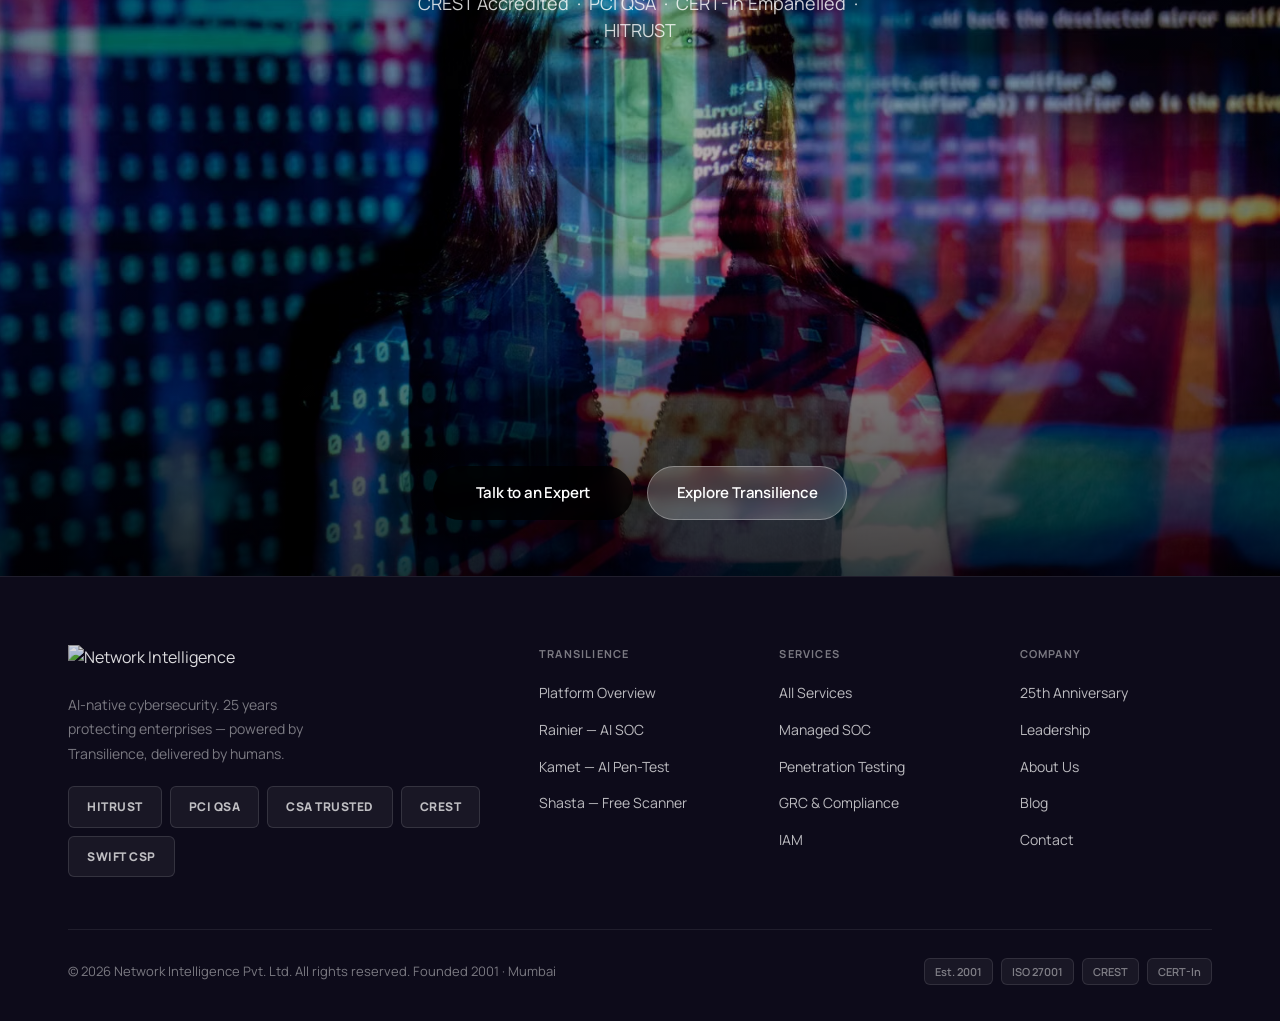
==== commit e1d524ed: "Fix background images — download locally as AVIF Pexels images downloaded and committed to repo (bg-" ====
--- a/index.html
+++ b/index.html
@@ -89,7 +89,7 @@
 </div>
 
 <!-- ═══ HERO — TRANSILIENCE ════════════════════════════════════ -->
-<section class="ts-section" style="background-image:url('https://images.unsplash.com/photo-1558494949-ef010cbdcc31?auto=format&fit=crop&w=1920&q=85');">
+<section class="ts-section" style="background-image:url('assets/img/bg-hero.avif');">
   <div class="ts-overlay ts-overlay-dark"></div>
   <div class="ts-top">
     <div class="ts-eyebrow">Network Intelligence</div>
@@ -124,7 +124,7 @@
 </div>
 
 <!-- ═══ RAINIER ════════════════════════════════════════════════ -->
-<section class="ts-section" style="background-image:url('https://images.unsplash.com/photo-1504384308090-c894fdcc538d?auto=format&fit=crop&w=1920&q=85');">
+<section class="ts-section" style="background-image:url('assets/img/bg-rainier.avif');">
   <div class="ts-overlay"></div>
   <div class="ts-top">
     <div class="ts-eyebrow">AI Security Operations Center</div>
@@ -168,7 +168,7 @@
 </section>
 
 <!-- ═══ KAMET ══════════════════════════════════════════════════ -->
-<section class="ts-section" style="background-image:url('https://images.unsplash.com/photo-1526374965328-7f61d4dc18c5?auto=format&fit=crop&w=1920&q=85');">
+<section class="ts-section" style="background-image:url('assets/img/bg-kamet.avif');">
   <div class="ts-overlay ts-overlay-dark"></div>
   <div class="ts-top">
     <div class="ts-eyebrow">AI Penetration Testing</div>
@@ -182,7 +182,7 @@
 </section>
 
 <!-- ═══ SHASTA ═════════════════════════════════════════════════ -->
-<section class="ts-section" style="background-image:url('https://images.unsplash.com/photo-1451187580459-43490279c0fa?auto=format&fit=crop&w=1920&q=85');">
+<section class="ts-section" style="background-image:url('assets/img/bg-shasta.avif');">
   <div class="ts-overlay"></div>
   <div class="ts-top">
     <div class="ts-eyebrow">Free &amp; Open Source</div>
@@ -196,7 +196,7 @@
 </section>
 
 <!-- ═══ CLOSING CTA ════════════════════════════════════════════ -->
-<section class="ts-section" style="background-image:url('https://images.unsplash.com/photo-1550751827-4bd374c3f58b?auto=format&fit=crop&w=1920&q=85');">
+<section class="ts-section" style="background-image:url('assets/img/bg-cta.avif');">
   <div class="ts-overlay ts-overlay-dark"></div>
   <div class="ts-top">
     <div class="ts-eyebrow">Network Intelligence &mdash; Est. 2001</div>
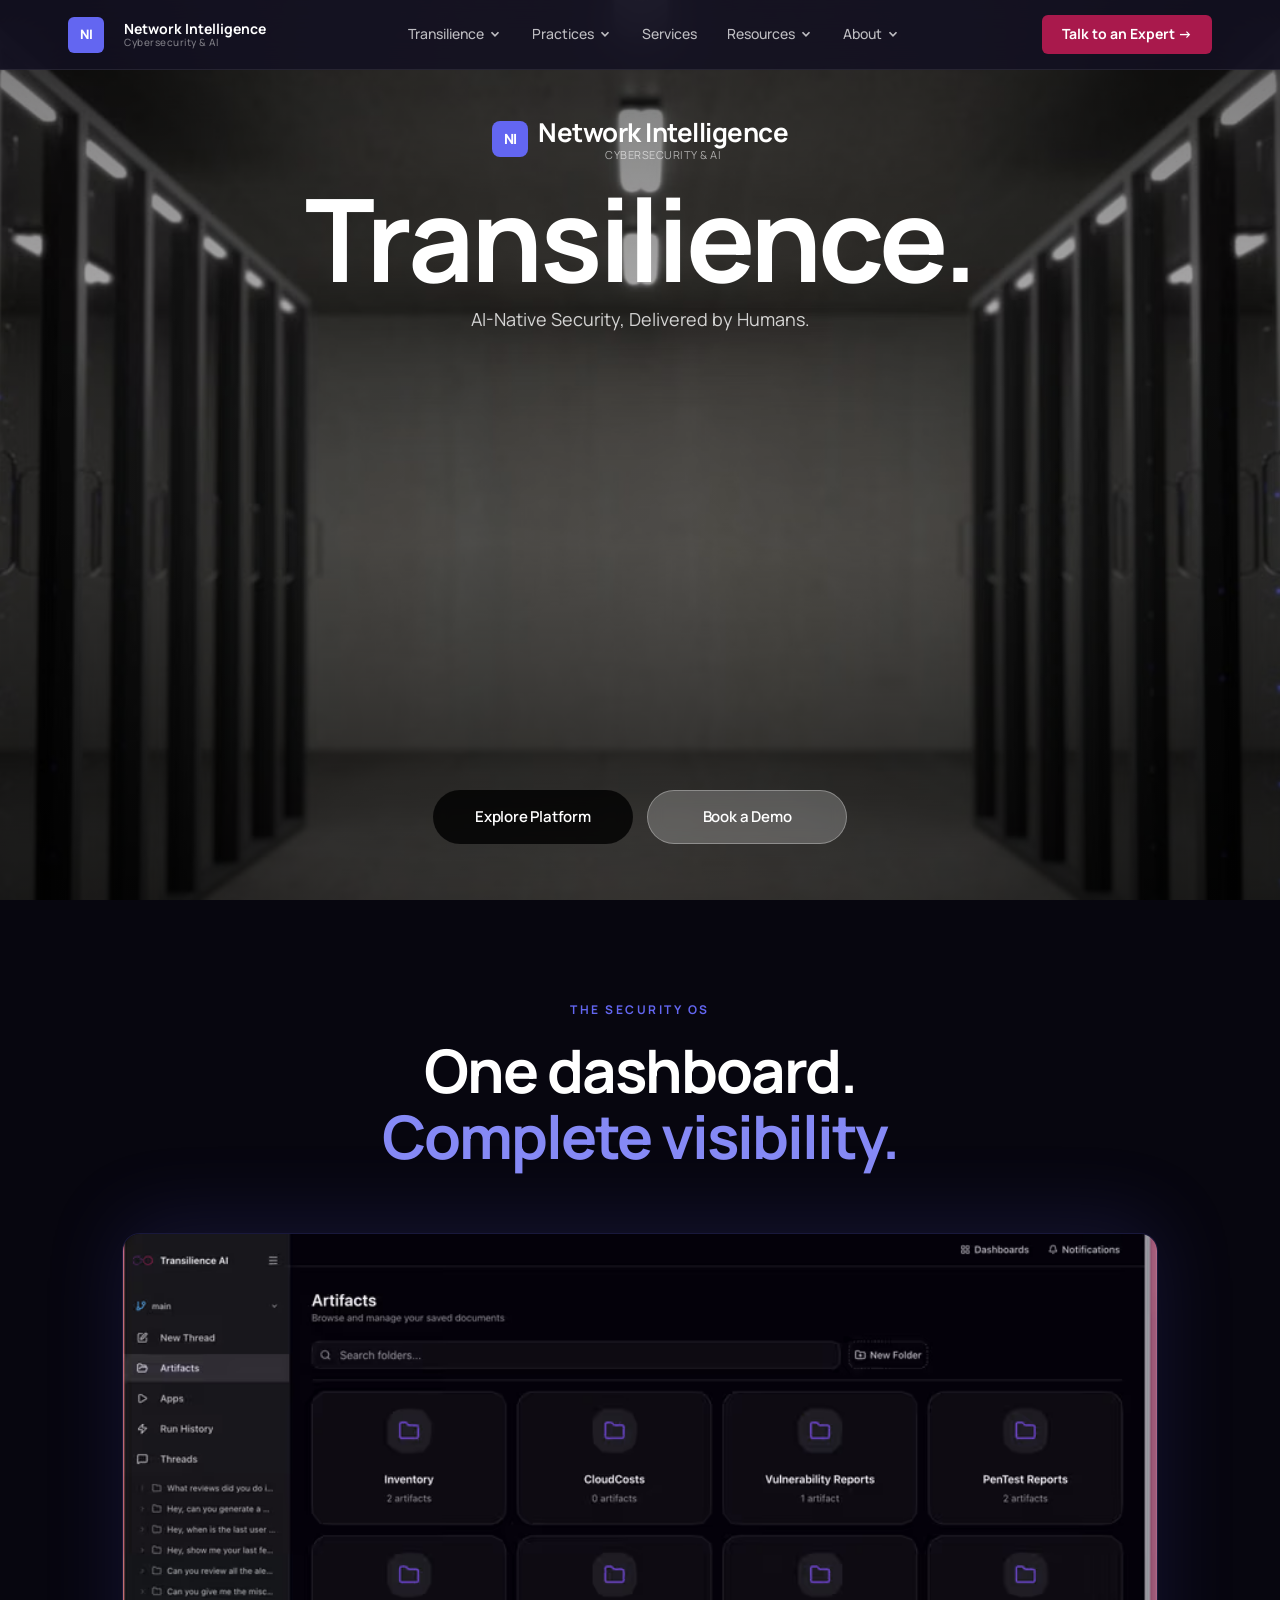
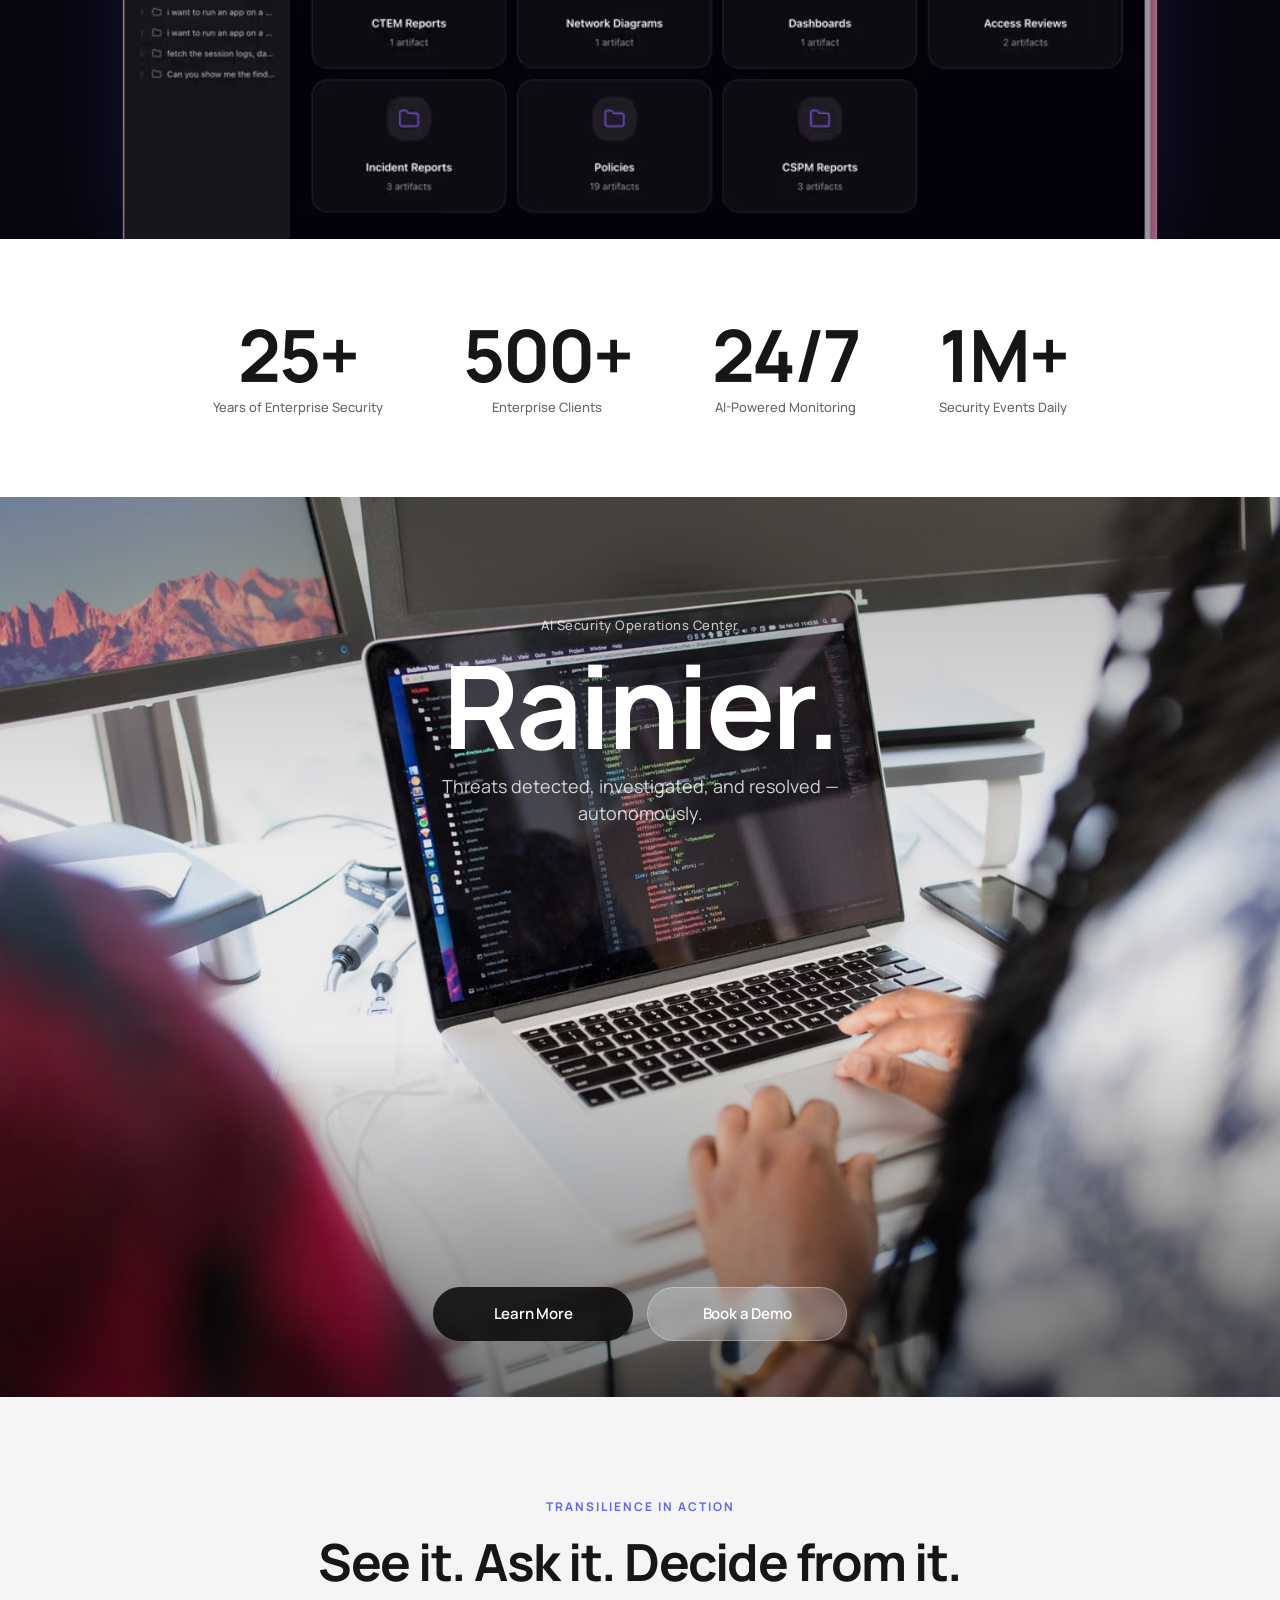
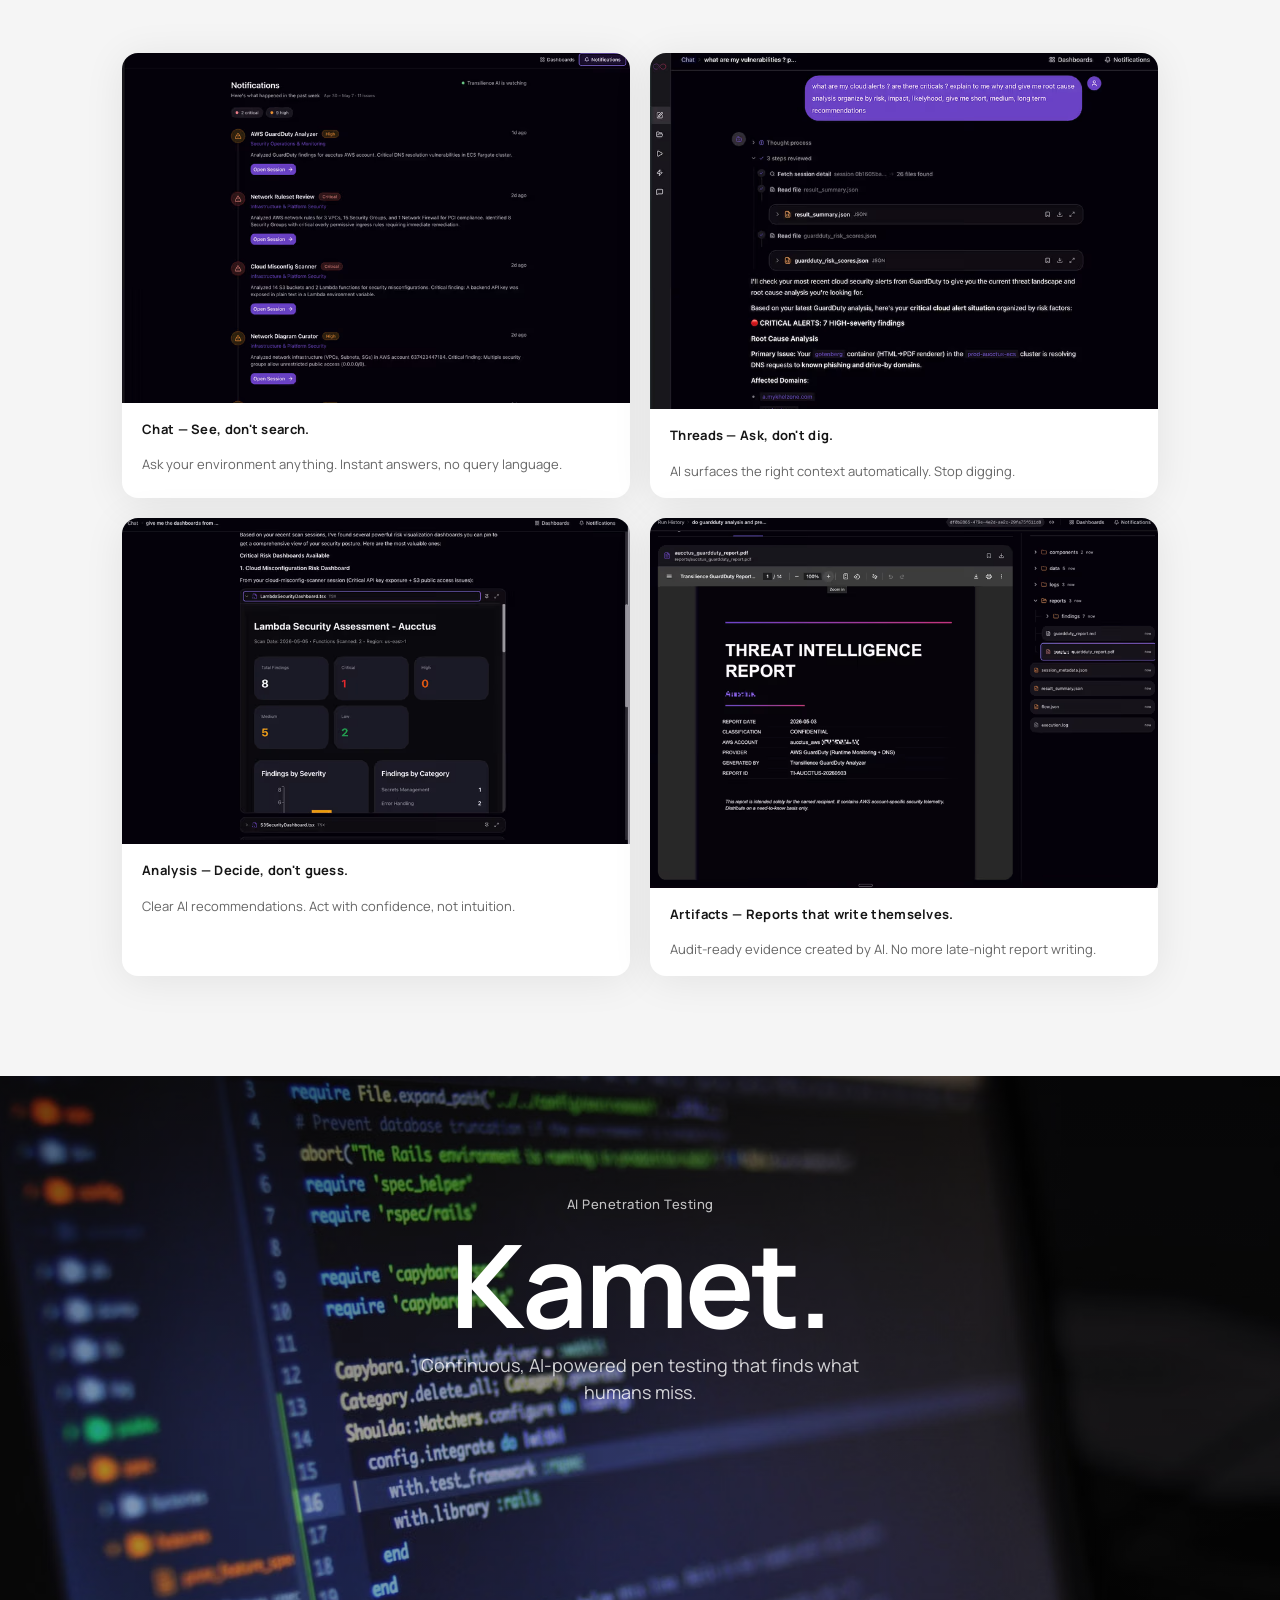
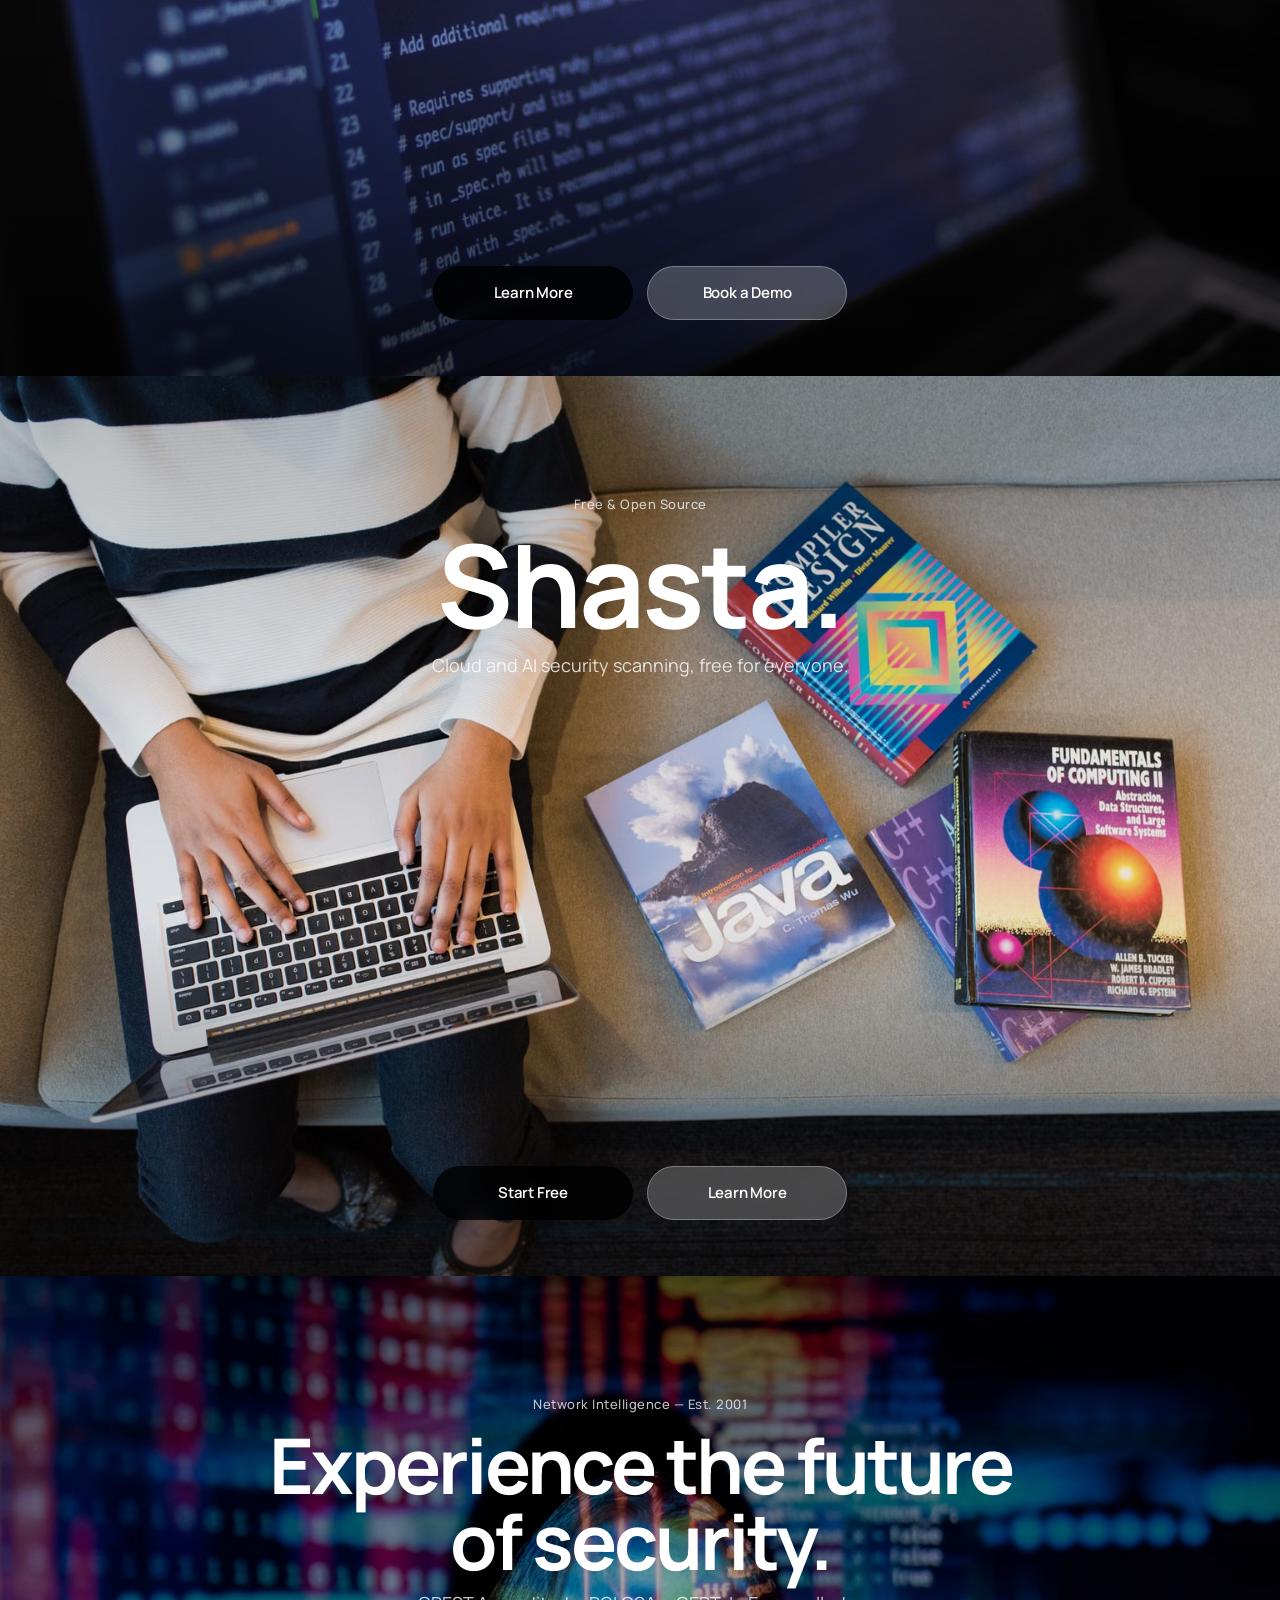
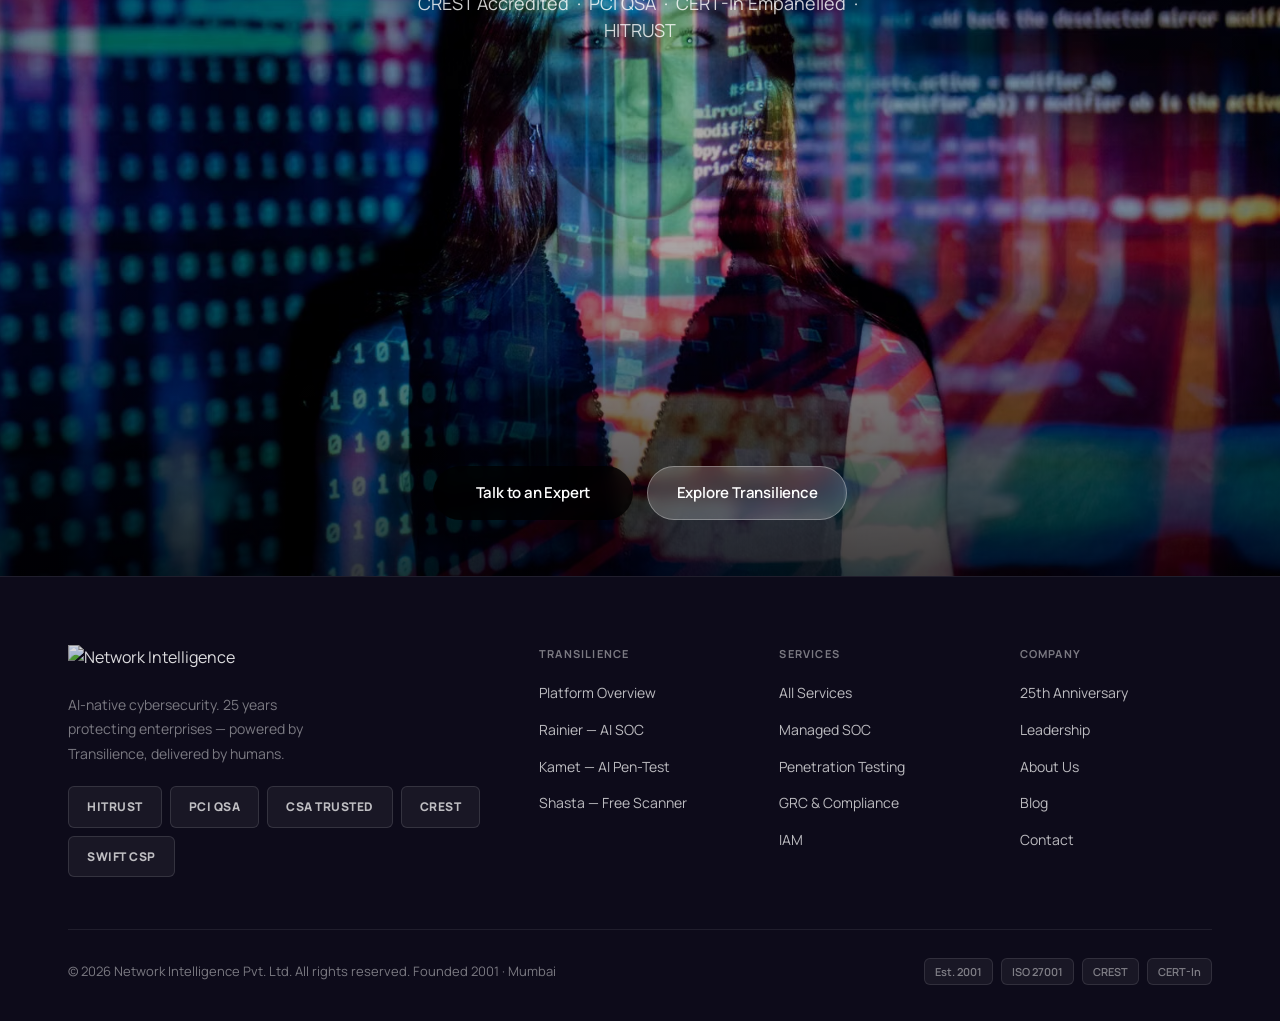
==== commit 1d909801: "Fix hero NI brand prominence and mobile background fallback - Hero: Replace tiny eyebrow with promin" ====
--- a/index.html
+++ b/index.html
@@ -15,13 +15,13 @@
 <nav class="nav" id="mainNav">
   <div class="nav-inner">
     <a href="/ni-staging/" class="nav-logo">
-      <img src="https://www.networkintelligence.ai/wp-content/uploads/2024/04/final-logo.png"
-        alt="Network Intelligence" style="height:38px;width:auto;display:block;"
-        onerror="this.style.display='none';document.getElementById('navLogoFallback').style.display='flex';">
-      <div id="navLogoFallback" style="display:none;align-items:center;gap:10px;">
+      <div id="navLogoFallback" style="display:flex;align-items:center;gap:10px;">
         <div class="ni-mark">NI</div>
         <div class="logo-name">Network Intelligence<span class="sub">Cybersecurity &amp; AI</span></div>
       </div>
+      <img src="https://www.networkintelligence.ai/wp-content/uploads/2024/04/final-logo.png"
+        alt="Network Intelligence" style="height:38px;width:auto;display:none;"
+        onload="this.style.display='block';document.getElementById('navLogoFallback').style.display='none';">
     </a>
     <div class="nav-links">
       <div class="nav-dropdown">
@@ -92,7 +92,10 @@
 <section class="ts-section" style="background-image:url('assets/img/bg-hero.avif');">
   <div class="ts-overlay ts-overlay-dark"></div>
   <div class="ts-top">
-    <div class="ts-eyebrow">Network Intelligence</div>
+    <div class="ts-brand-lockup">
+      <div class="ts-brand-mark">NI</div>
+      <div class="ts-brand-text">Network Intelligence<small>Cybersecurity &amp; AI</small></div>
+    </div>
     <h1 class="ts-h1">Transilience.</h1>
     <p class="ts-sub">AI-Native Security, Delivered by Humans.</p>
   </div>
--- a/assets/css/main.css
+++ b/assets/css/main.css
@@ -1133,17 +1133,26 @@
    ═══════════════════════════════════════════════════════════ */
 
 /* Scroll snap container */
-html.tesla-page { scroll-snap-type: y mandatory; }
+html.tesla-page { scroll-snap-type: y proximity; }
 .tesla-page body { overflow-x: hidden; }
+/* Footer and non-full-height sections scroll freely */
+.tesla-page .footer { scroll-snap-align: start; }
+.tesla-page .ts-stats-bar { scroll-snap-align: start; }
+.tesla-page .ts-workflow-section { scroll-snap-align: start; }
+.tesla-page .ts-product-section { scroll-snap-align: start; }
 
 /* ─── TESLA SECTIONS ─────────────────────────────────────── */
 .ts-section {
-  height: 100svh; min-height: 600px;
+  height: 100vh; /* fallback for older browsers */
+  height: 100svh;
+  min-height: 600px;
   scroll-snap-align: start;
   position: relative;
   display: flex; flex-direction: column;
   align-items: center; justify-content: space-between;
-  background-size: cover; background-position: center; background-repeat: no-repeat;
+  background-color: #0a0a14; /* fallback when image doesn't load */
+  background-size: cover; background-position: center center; background-repeat: no-repeat;
+  -webkit-background-size: cover;
   text-align: center;
   padding: calc(var(--nav-h) + 48px) 24px 56px;
 }
@@ -1175,6 +1184,28 @@
   font-size: 13px; font-weight: 500;
   color: rgba(255,255,255,0.75);
   letter-spacing: 0.5px; margin-bottom: 12px;
+}
+/* Prominent brand lockup — "Network Intelligence" above product h1 */
+.ts-brand-lockup {
+  display: flex; align-items: center; gap: 10px;
+  margin-bottom: 20px;
+}
+.ts-brand-mark {
+  width: 36px; height: 36px; border-radius: 8px;
+  background: var(--primary);
+  display: flex; align-items: center; justify-content: center;
+  font-size: 14px; font-weight: 800; color: #fff;
+  letter-spacing: -0.5px; flex-shrink: 0;
+}
+.ts-brand-text {
+  font-size: clamp(18px, 2.2vw, 26px);
+  font-weight: 700; color: #fff;
+  letter-spacing: -0.5px; line-height: 1.1;
+}
+.ts-brand-text small {
+  display: block; font-size: 11px; font-weight: 400;
+  color: rgba(255,255,255,0.60); letter-spacing: 0.5px;
+  text-transform: uppercase; margin-top: 2px;
 }
 .ts-h1 {
   font-size: clamp(52px, 9vw, 116px);
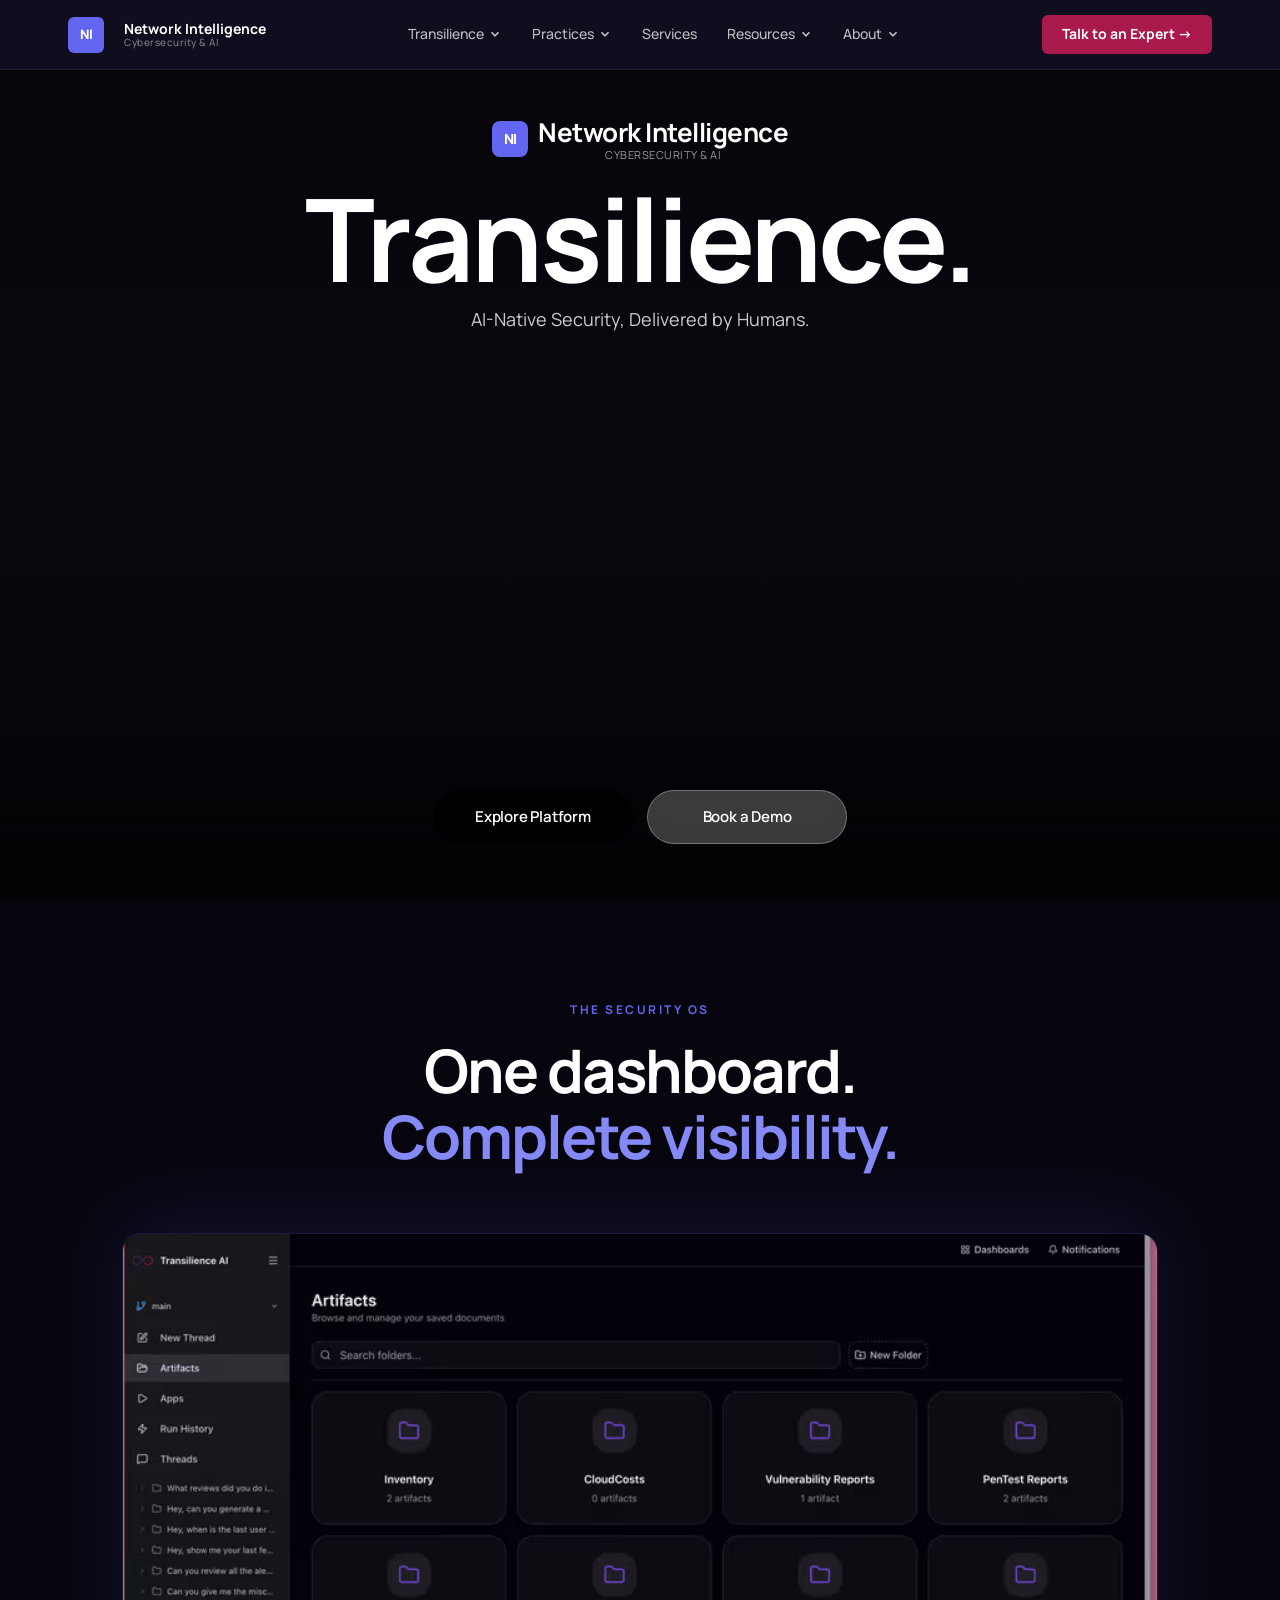
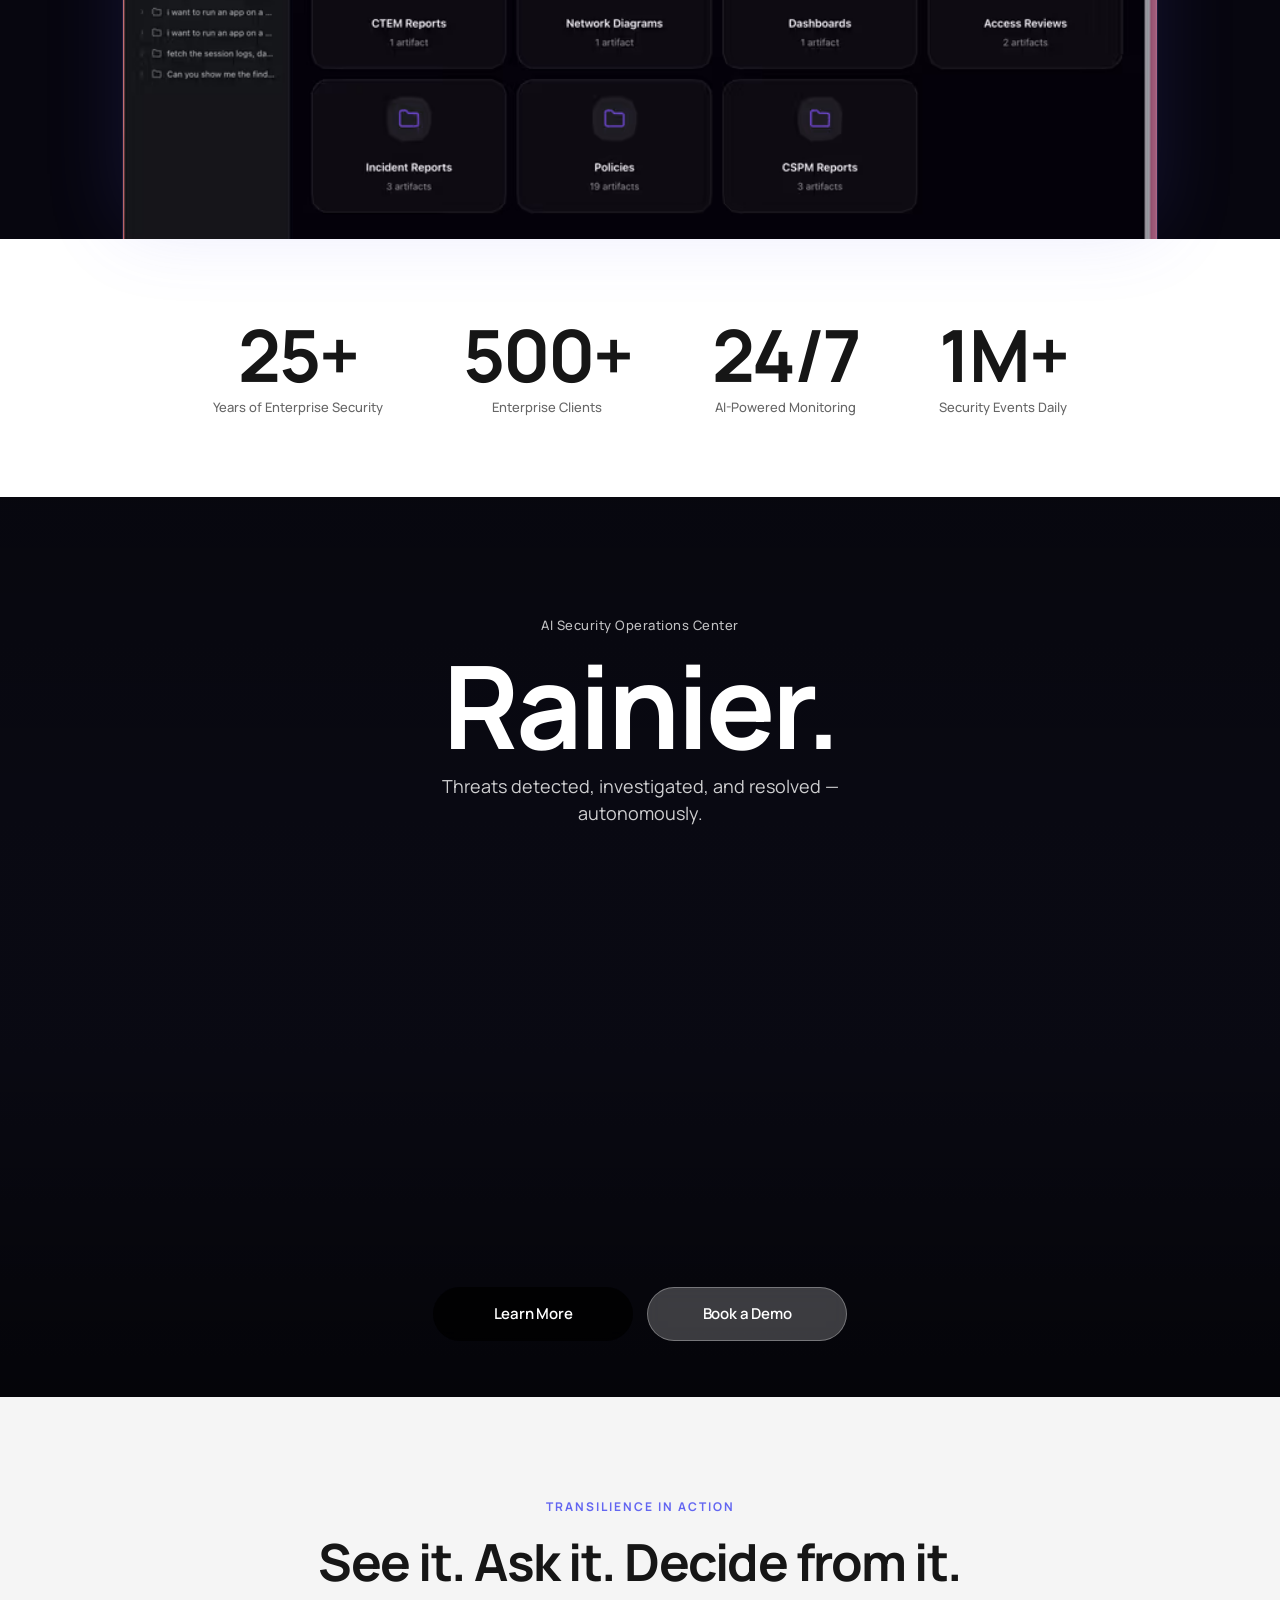
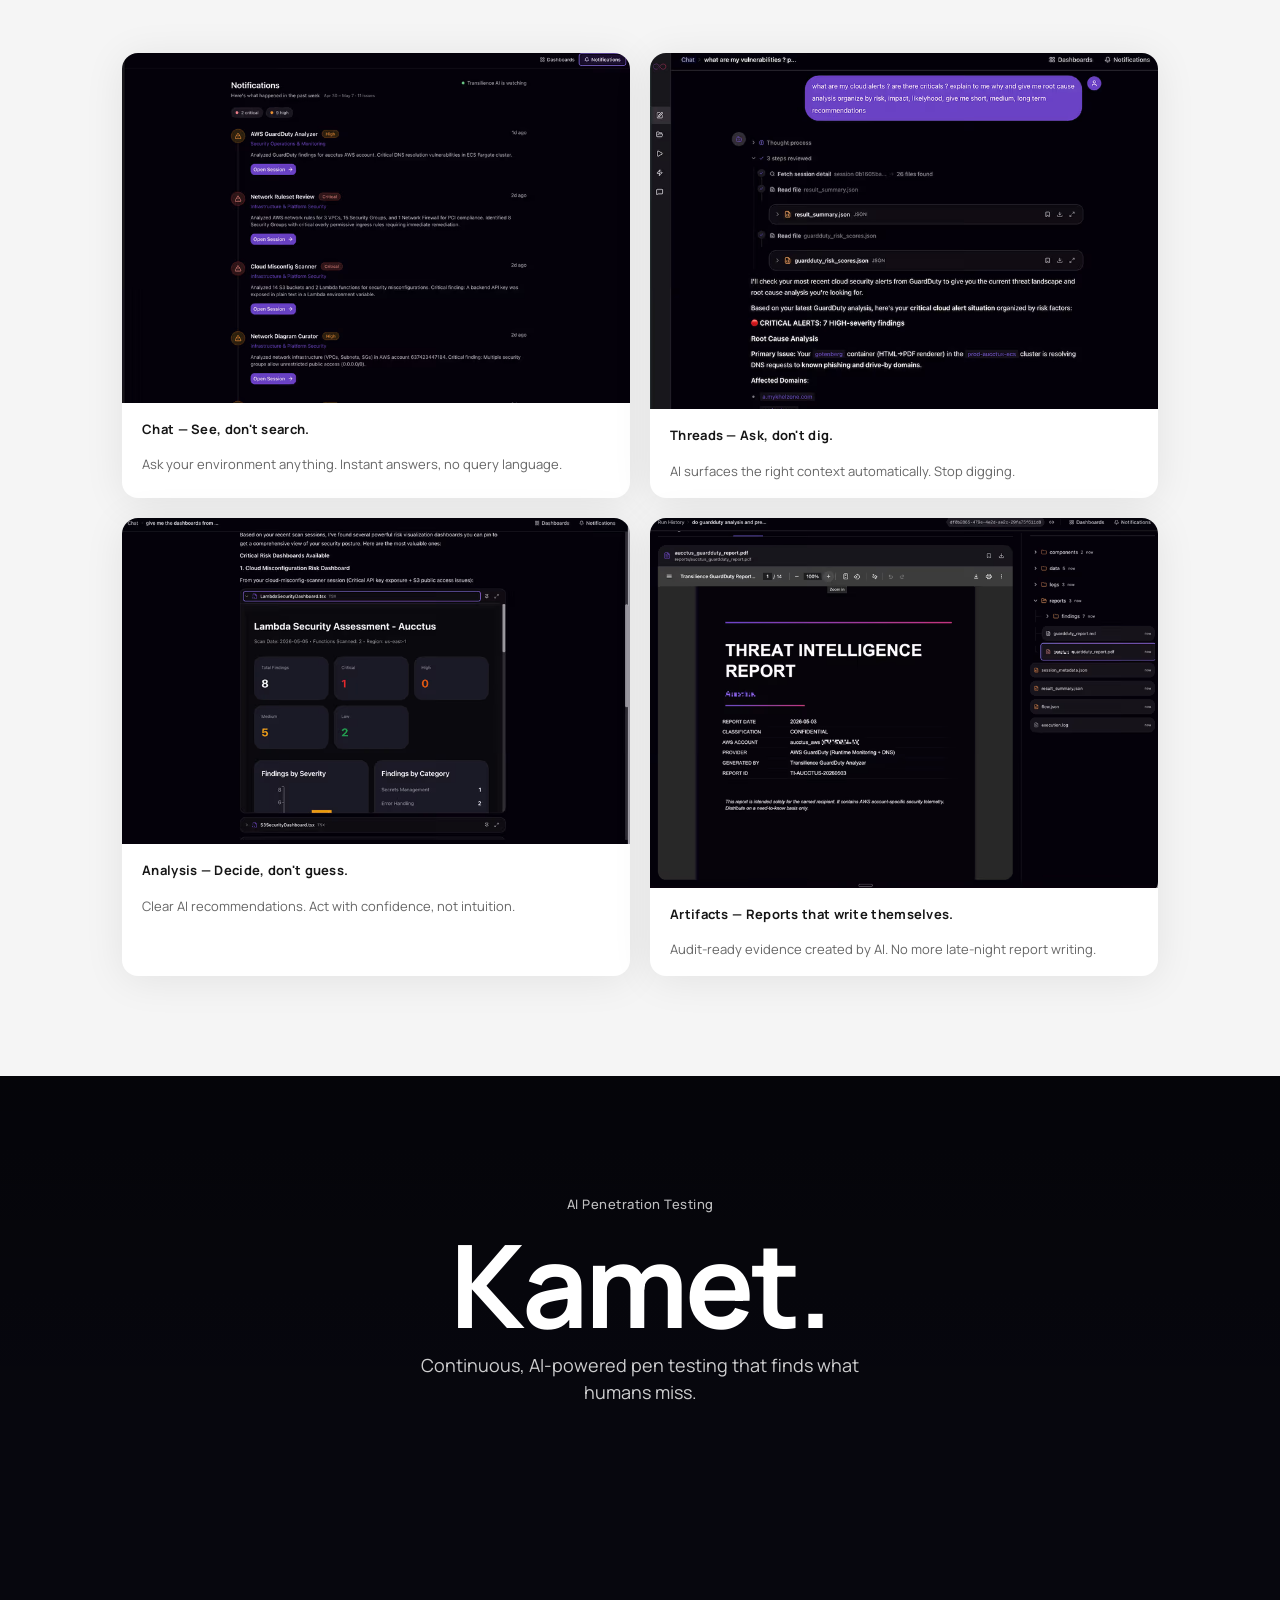
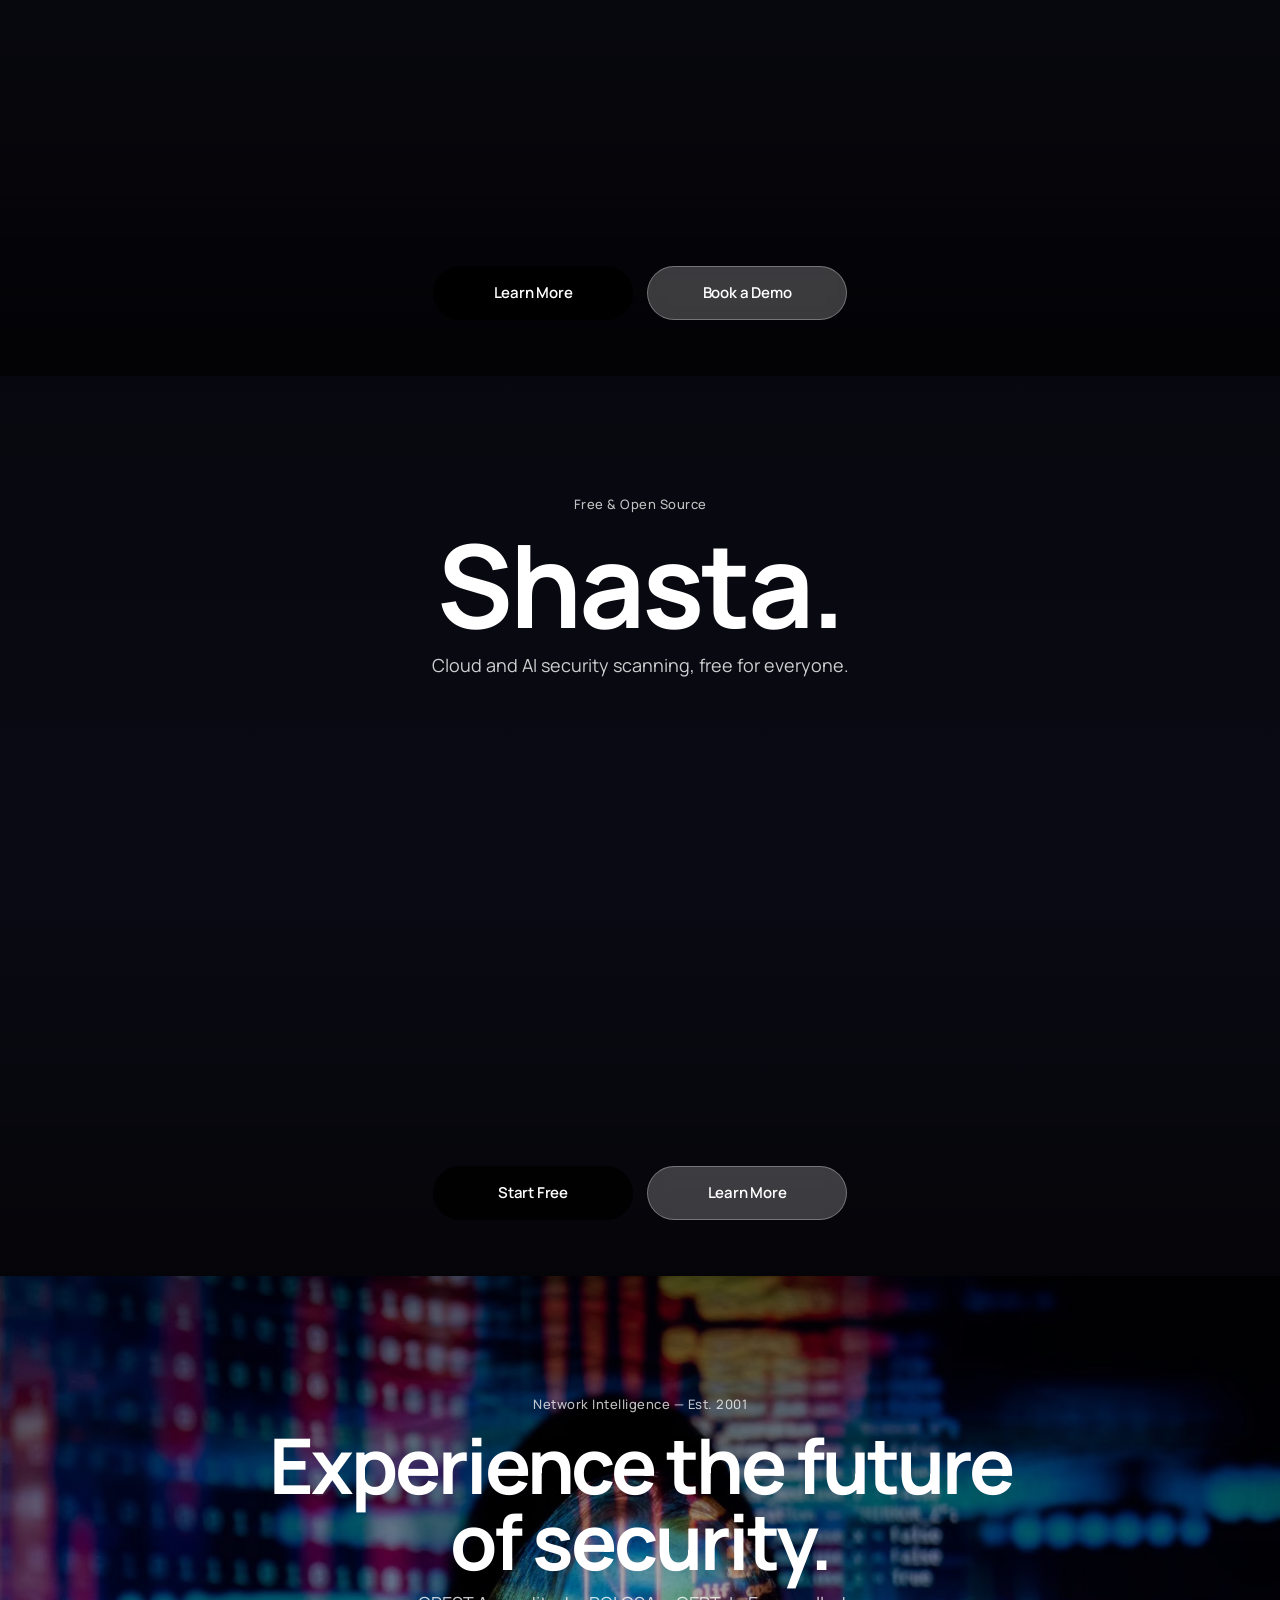
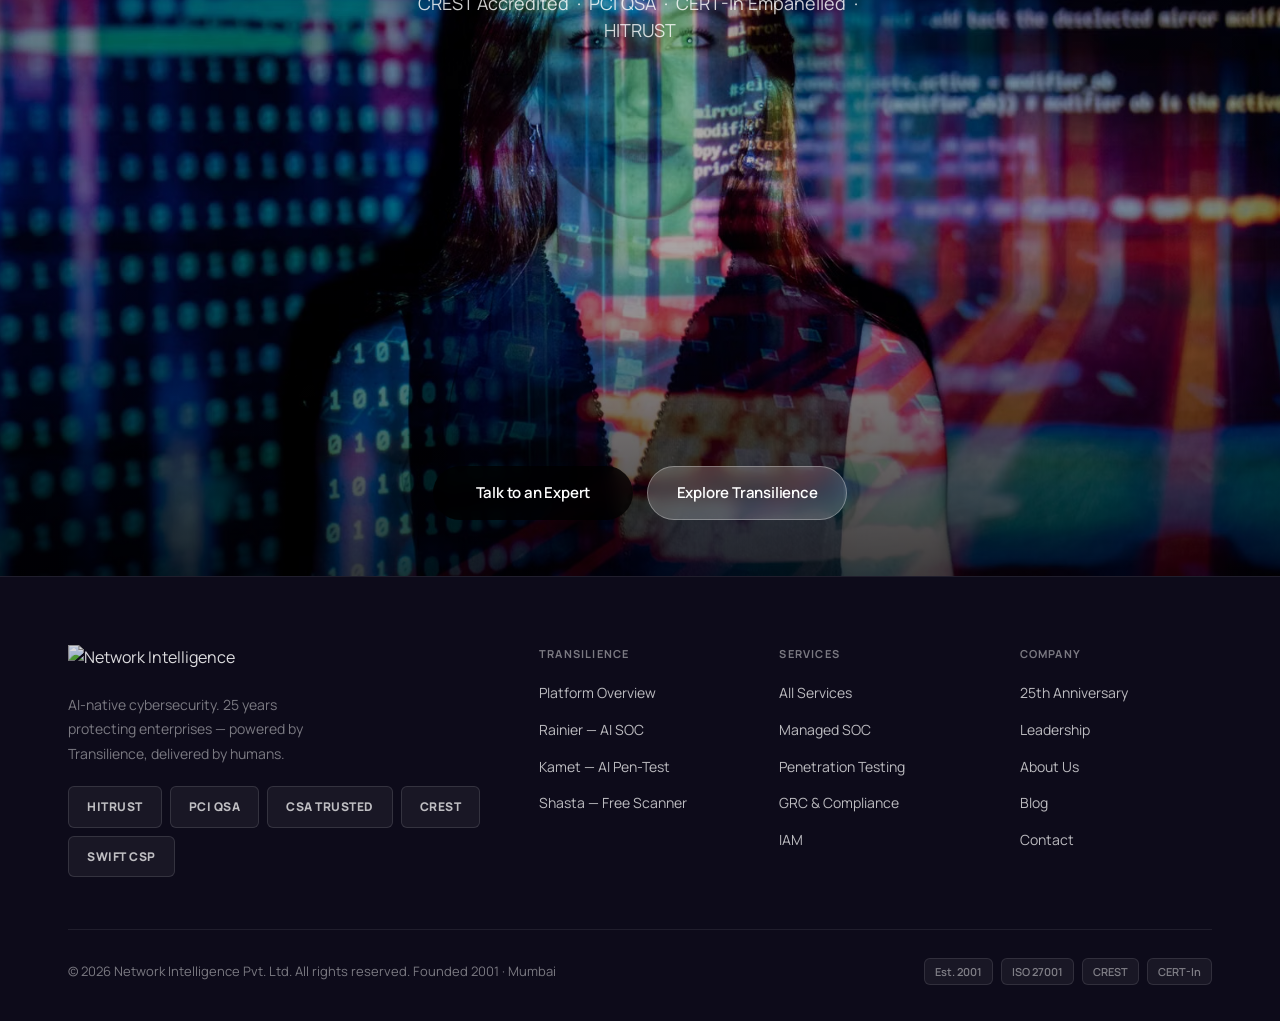
==== commit 1ce93546: "Prep for new background images: video hero + jpg backgrounds - Hero: switched to HTML5 <video> eleme" ====
--- a/index.html
+++ b/index.html
@@ -89,7 +89,10 @@
 </div>
 
 <!-- ═══ HERO — TRANSILIENCE ════════════════════════════════════ -->
-<section class="ts-section" style="background-image:url('assets/img/bg-hero.avif');">
+<section class="ts-section" style="background-color:#0a0a14;">
+  <video class="ts-bg-video" autoplay muted loop playsinline>
+    <source src="assets/img/bg-hero.mp4" type="video/mp4">
+  </video>
   <div class="ts-overlay ts-overlay-dark"></div>
   <div class="ts-top">
     <div class="ts-brand-lockup">
@@ -106,7 +109,7 @@
 </section>
 
 <!-- ═══ PRODUCT DASHBOARD ══════════════════════════════════════ -->
-<section class="ts-product-section">
+<section class="ts-product-section" style="background-image:url('assets/img/bg-dashboard.jpg');">
   <div class="ts-product-header">
     <div class="ts-product-label">The Security OS</div>
     <h2 class="ts-product-h2">One dashboard.<br><em>Complete visibility.</em></h2>
@@ -127,7 +130,7 @@
 </div>
 
 <!-- ═══ RAINIER ════════════════════════════════════════════════ -->
-<section class="ts-section" style="background-image:url('assets/img/bg-rainier.avif');">
+<section class="ts-section" style="background-image:url('assets/img/bg-rainier.jpg');">
   <div class="ts-overlay"></div>
   <div class="ts-top">
     <div class="ts-eyebrow">AI Security Operations Center</div>
@@ -171,7 +174,7 @@
 </section>
 
 <!-- ═══ KAMET ══════════════════════════════════════════════════ -->
-<section class="ts-section" style="background-image:url('assets/img/bg-kamet.avif');">
+<section class="ts-section" style="background-image:url('assets/img/bg-kamet.jpg');">
   <div class="ts-overlay ts-overlay-dark"></div>
   <div class="ts-top">
     <div class="ts-eyebrow">AI Penetration Testing</div>
@@ -185,7 +188,7 @@
 </section>
 
 <!-- ═══ SHASTA ═════════════════════════════════════════════════ -->
-<section class="ts-section" style="background-image:url('assets/img/bg-shasta.avif');">
+<section class="ts-section" style="background-image:url('assets/img/bg-shasta.jpg');">
   <div class="ts-overlay"></div>
   <div class="ts-top">
     <div class="ts-eyebrow">Free &amp; Open Source</div>
--- a/assets/css/main.css
+++ b/assets/css/main.css
@@ -1260,10 +1260,19 @@
 }
 .ts-btn-outline-dark:hover { background: rgba(0,0,0,0.1); transform: scale(1.02); }
 
+/* ─── VIDEO BACKGROUND HERO ─────────────────────────────── */
+.ts-bg-video {
+  position: absolute; inset: 0;
+  width: 100%; height: 100%;
+  object-fit: cover; z-index: 0;
+}
+
 /* ─── PRODUCT INTERSTITIAL ───────────────────────────────── */
 .ts-product-section {
   scroll-snap-align: start;
   background: #07060f;
+  background-size: cover; background-position: center; background-repeat: no-repeat;
+  position: relative;
   padding: 100px 0 0;
   text-align: center;
 }
